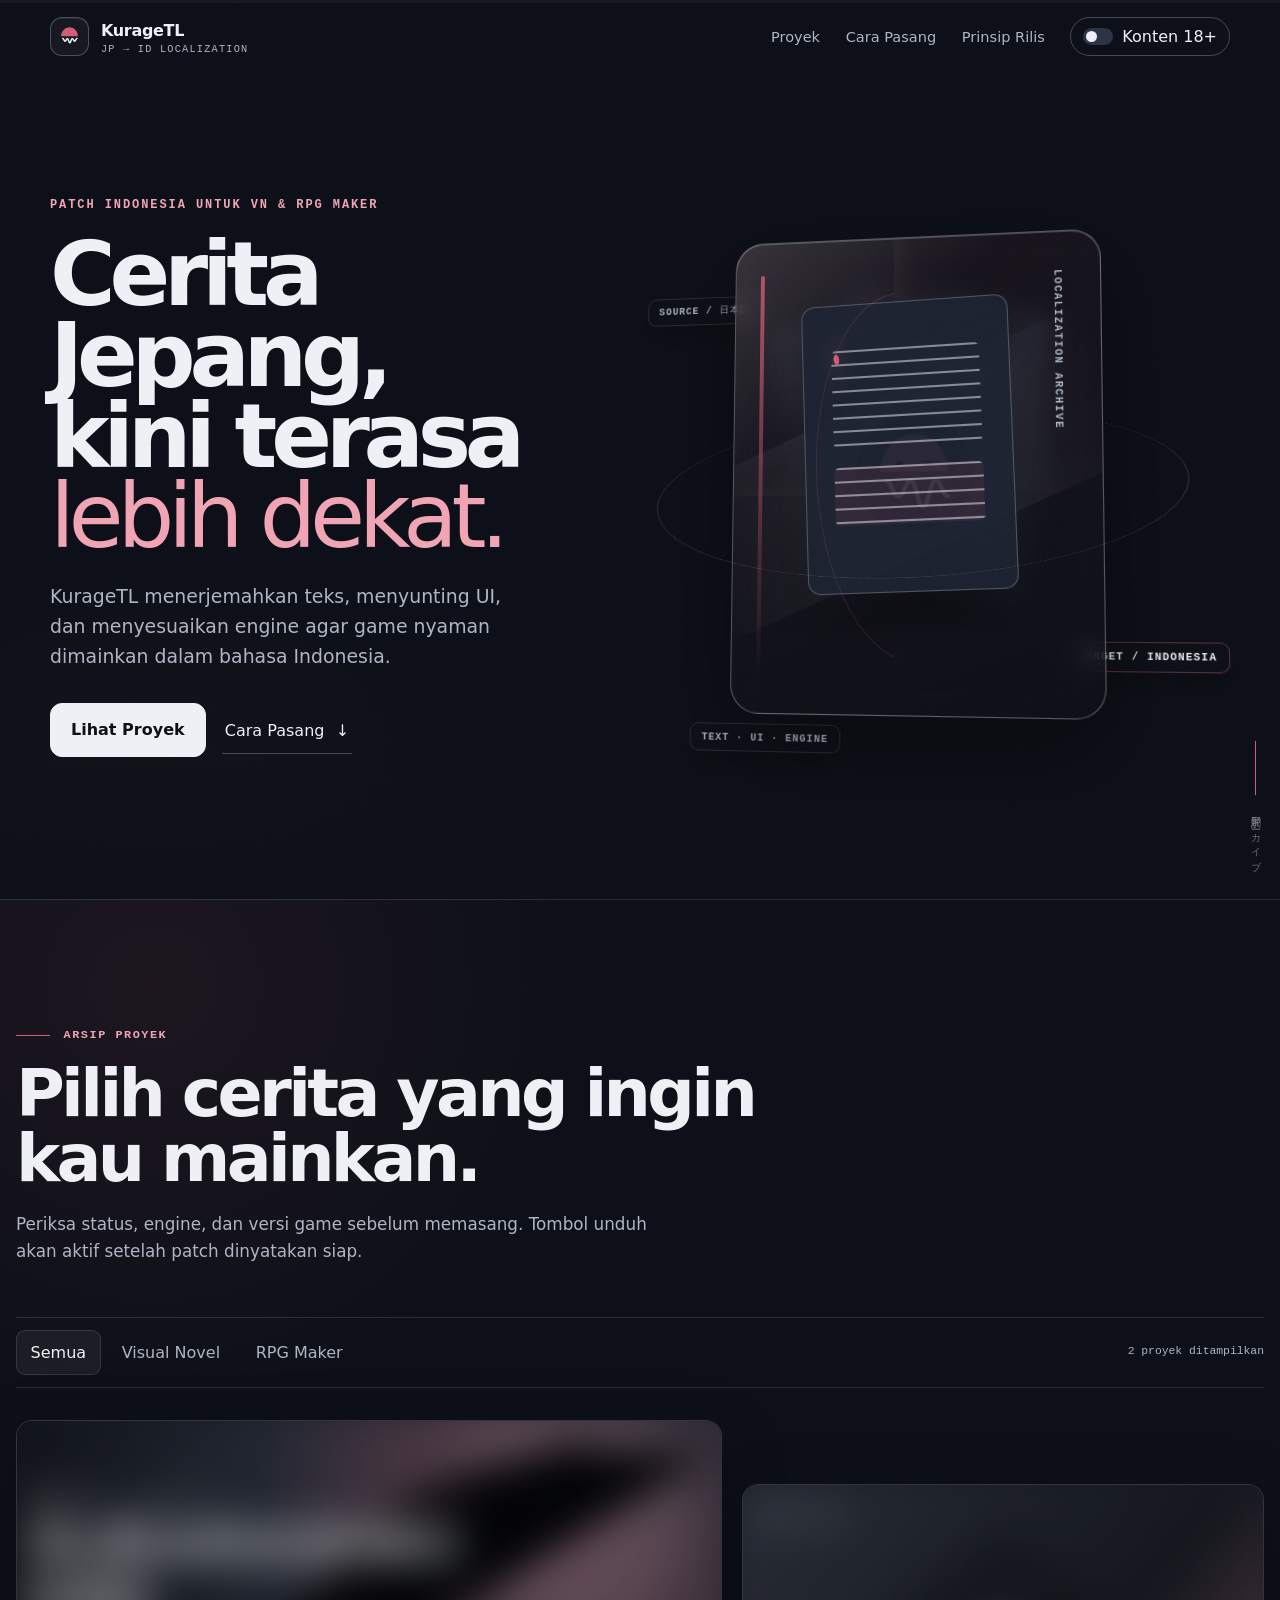
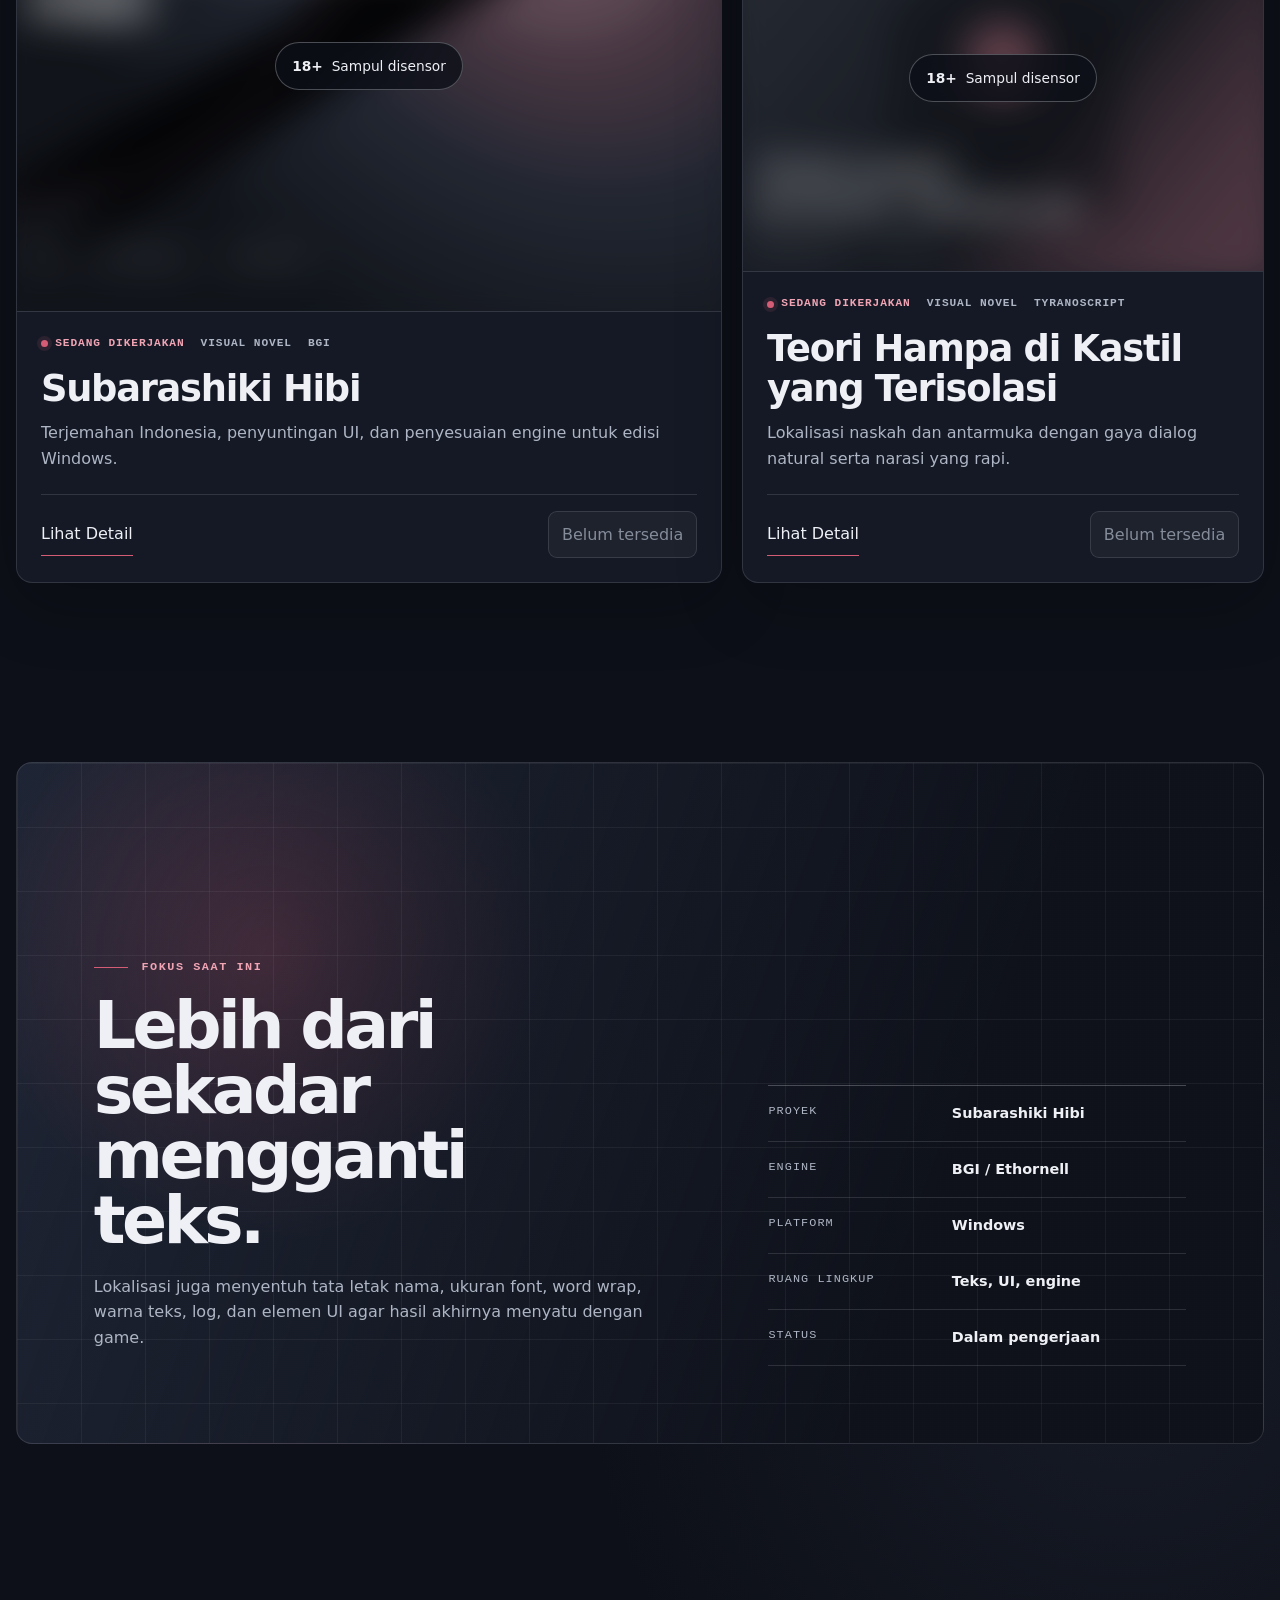
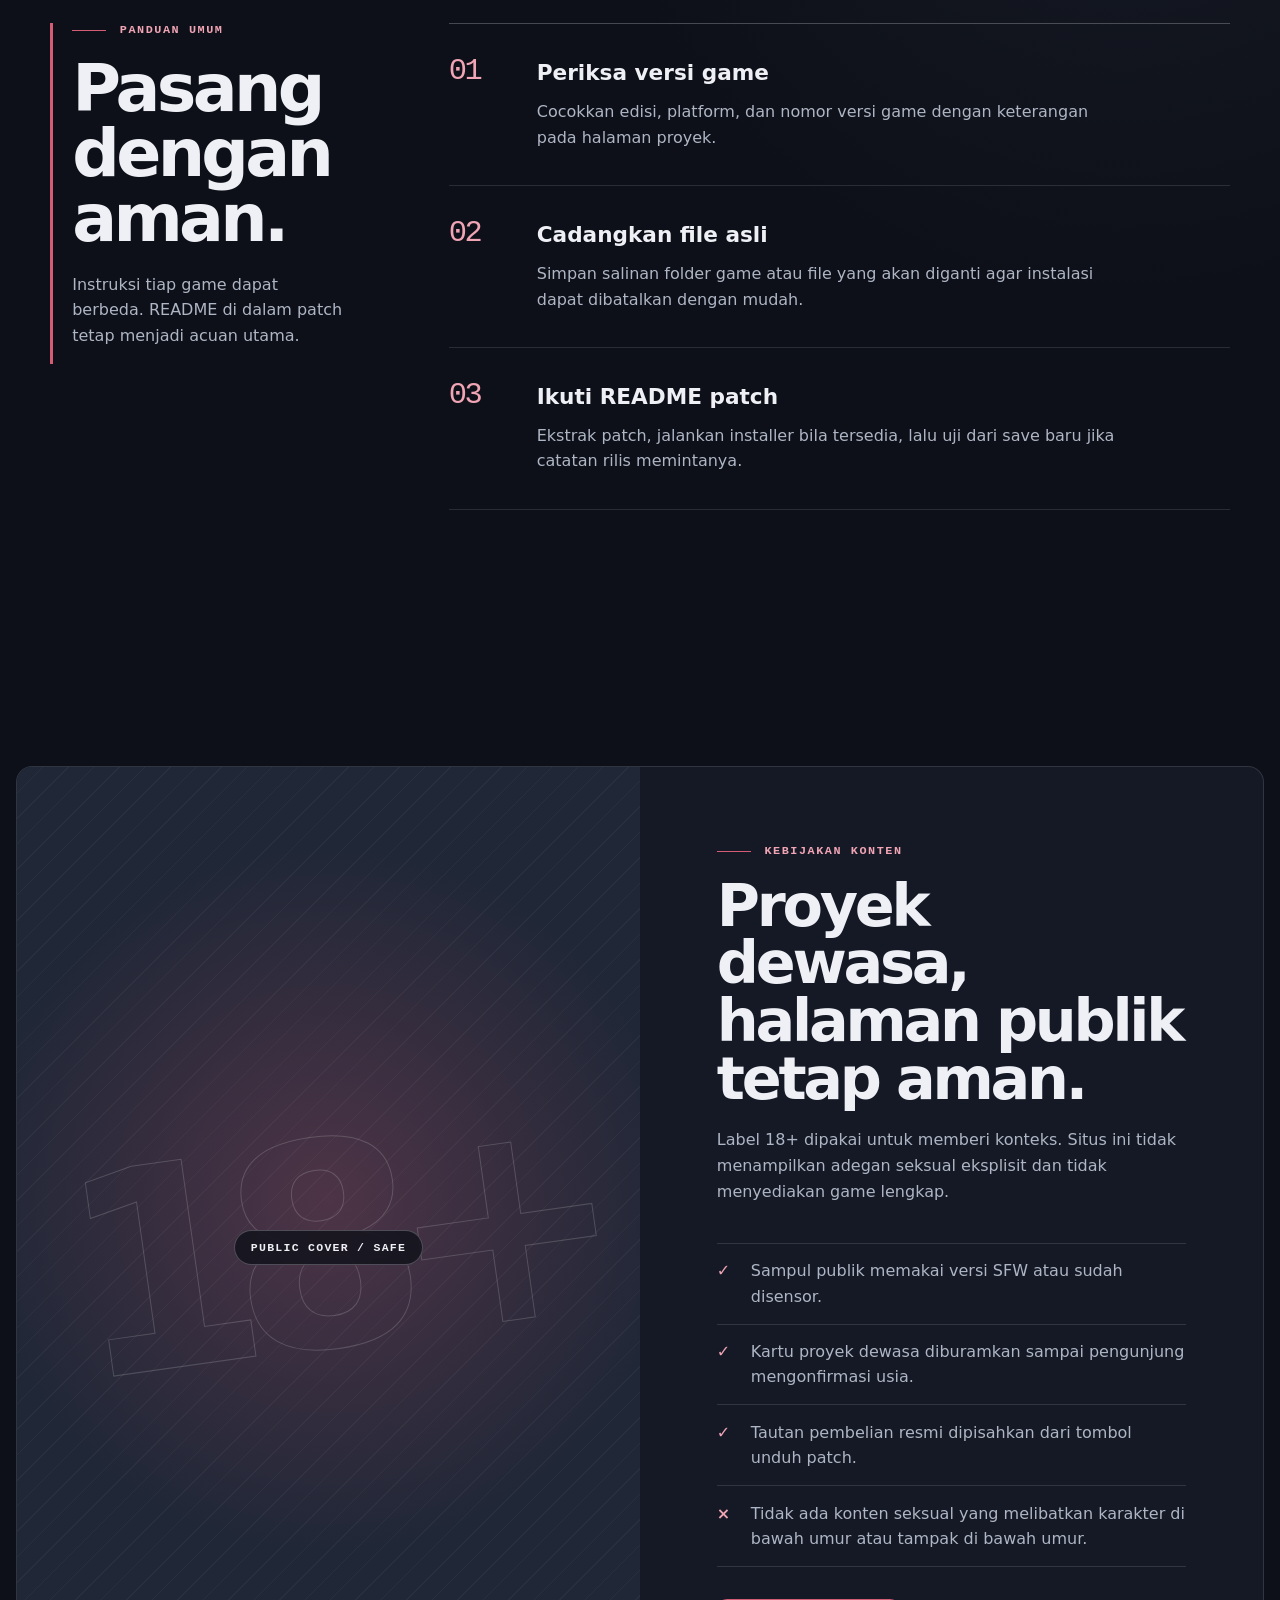
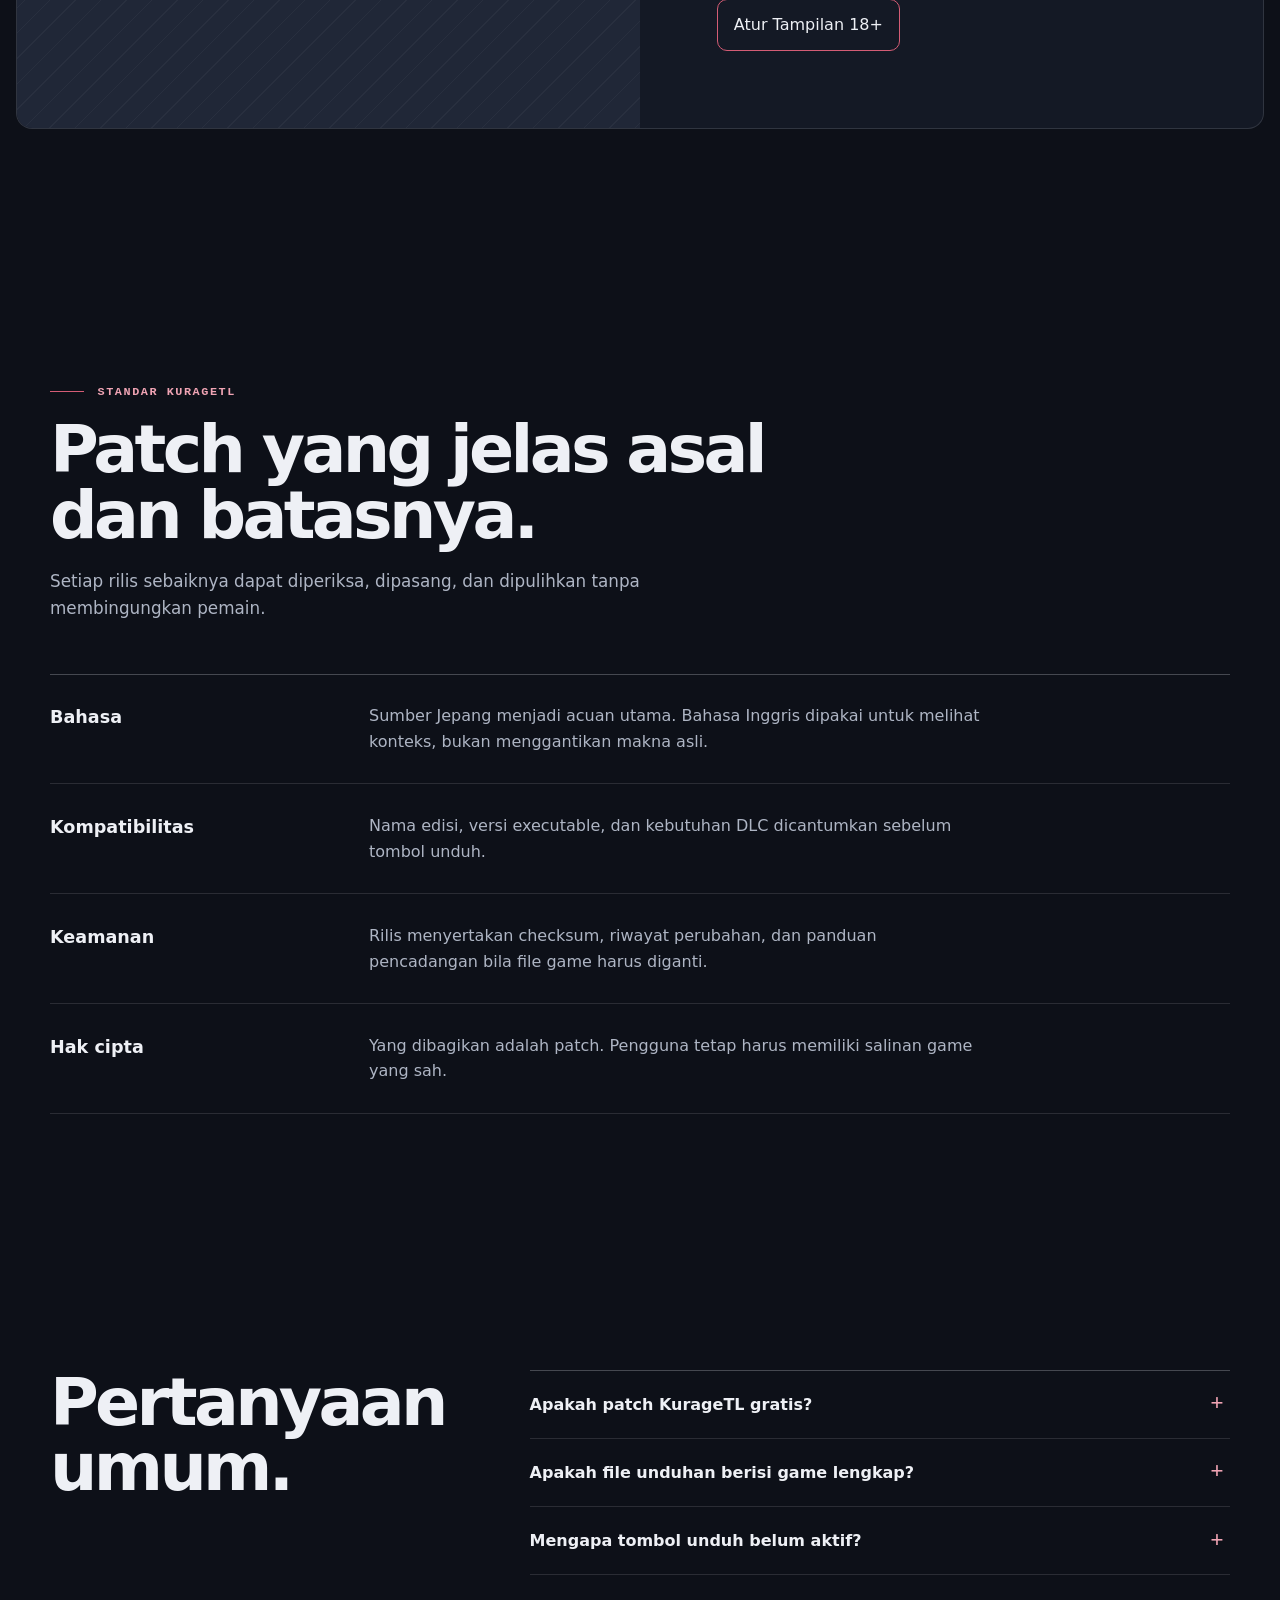
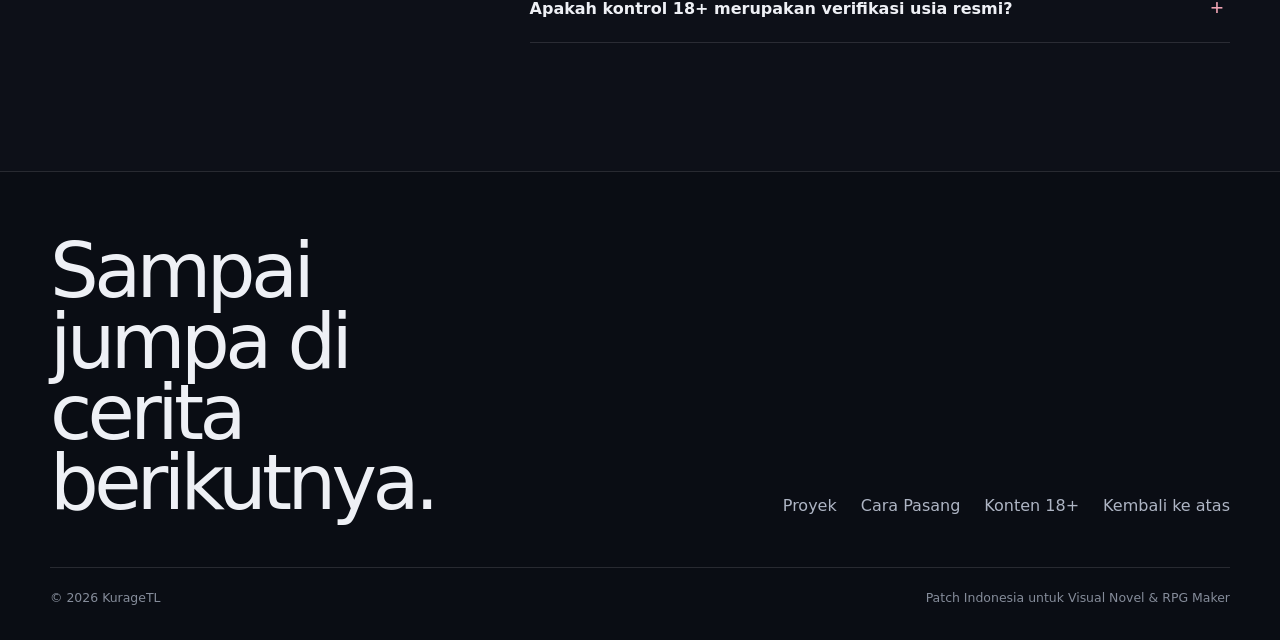
==== index.html @ 9e35750f "Add files via upload" ====
<!doctype html>
<html lang="id">
<head>
  <meta charset="utf-8">
  <meta name="viewport" content="width=device-width, initial-scale=1">
  <meta name="theme-color" content="#0d1018">
  <meta name="description" content="KurageTL, patch bahasa Indonesia untuk visual novel dan RPG Maker.">
  <meta property="og:title" content="KurageTL | Patch Indonesia untuk VN & RPG Maker">
  <meta property="og:description" content="Katalog proyek, panduan pemasangan, dan catatan rilis patch bahasa Indonesia.">
  <title>KurageTL | Patch Indonesia</title>
  <style>
    :root {
      --ink: #0d1018;
      --ink-2: #141925;
      --slate: #202737;
      --slate-2: #2c3548;
      --paper: #eef0f5;
      --muted: #aeb5c4;
      --rose: #d45c75;
      --rose-soft: #f0a4b4;
      --line: rgba(238, 240, 245, .13);
      --line-strong: rgba(238, 240, 245, .25);
      --shadow: 0 28px 90px rgba(0, 0, 0, .42);
      --radius: 16px;
      --page-scroll: 0;
      --hero-progress: 0;
      --pointer-x: 0;
      --pointer-y: 0;
    }

    * { box-sizing: border-box; }

    html {
      scroll-behavior: smooth;
      color-scheme: dark;
      background: var(--ink);
    }

    body {
      margin: 0;
      min-width: 320px;
      color: var(--paper);
      background:
        radial-gradient(circle at 12% 14%, rgba(212, 92, 117, .08), transparent 27rem),
        radial-gradient(circle at 88% 42%, rgba(89, 101, 132, .12), transparent 34rem),
        var(--ink);
      font-family: "Segoe UI", "Noto Sans", "Noto Sans JP", system-ui, sans-serif;
      line-height: 1.6;
      overflow-x: hidden;
      text-rendering: optimizeLegibility;
    }

    body::before {
      content: "";
      position: fixed;
      inset: 0;
      pointer-events: none;
      z-index: 100;
      opacity: .055;
      background-image: url("data:image/svg+xml,%3Csvg viewBox='0 0 180 180' xmlns='http://www.w3.org/2000/svg'%3E%3Cfilter id='n'%3E%3CfeTurbulence type='fractalNoise' baseFrequency='.9' numOctaves='3' stitchTiles='stitch'/%3E%3C/filter%3E%3Crect width='100%25' height='100%25' filter='url(%23n)' opacity='.55'/%3E%3C/svg%3E");
      mix-blend-mode: soft-light;
    }

    a { color: inherit; }
    button, a { -webkit-tap-highlight-color: transparent; }
    button { font: inherit; }

    :focus-visible {
      outline: 3px solid var(--rose-soft);
      outline-offset: 4px;
    }

    .skip-link {
      position: fixed;
      top: 1rem;
      left: 1rem;
      z-index: 300;
      padding: .7rem 1rem;
      color: var(--ink);
      background: var(--paper);
      border-radius: 10px;
      transform: translateY(-160%);
      transition: transform .2s ease;
    }

    .skip-link:focus { transform: translateY(0); }

    .scroll-progress {
      position: fixed;
      inset: 0 0 auto;
      height: 3px;
      z-index: 220;
      background: rgba(255, 255, 255, .04);
    }

    .scroll-progress span {
      display: block;
      width: calc(var(--page-scroll) * 100%);
      height: 100%;
      background: var(--rose);
      box-shadow: 0 0 18px rgba(212, 92, 117, .5);
    }

    .site-header {
      position: fixed;
      inset: 0 0 auto;
      z-index: 200;
      height: 74px;
      transition: background .25s ease, border-color .25s ease, backdrop-filter .25s ease;
      border-bottom: 1px solid transparent;
    }

    .site-header.is-scrolled,
    .site-header.menu-open {
      background: rgba(13, 16, 24, .82);
      border-color: var(--line);
      backdrop-filter: blur(20px);
    }

    .nav-wrap {
      width: min(1180px, calc(100% - 2rem));
      height: 100%;
      margin: auto;
      display: flex;
      align-items: center;
      justify-content: space-between;
      gap: 2rem;
    }

    .brand {
      display: inline-flex;
      align-items: center;
      gap: .75rem;
      color: var(--paper);
      text-decoration: none;
      font-weight: 760;
      letter-spacing: -.02em;
    }

    .brand-mark {
      width: 39px;
      aspect-ratio: 1;
      display: grid;
      place-items: center;
      border: 1px solid var(--line-strong);
      border-radius: 12px;
      background: rgba(255, 255, 255, .04);
      box-shadow: inset 0 1px rgba(255, 255, 255, .08);
    }

    .brand-mark svg { width: 27px; height: 27px; }

    .brand small {
      display: block;
      color: var(--muted);
      font: 500 .64rem/1.1 ui-monospace, "Cascadia Code", monospace;
      letter-spacing: .12em;
      text-transform: uppercase;
    }

    .nav-links {
      display: flex;
      align-items: center;
      gap: 1.6rem;
    }

    .nav-links a {
      position: relative;
      color: var(--muted);
      font-size: .91rem;
      text-decoration: none;
      transition: color .2s ease;
    }

    .nav-links a::after {
      content: "";
      position: absolute;
      left: 0;
      right: 100%;
      bottom: -.45rem;
      height: 1px;
      background: var(--rose);
      transition: right .25s ease;
    }

    .nav-links a:hover { color: var(--paper); }
    .nav-links a:hover::after { right: 0; }

    .nav-mature {
      display: inline-flex;
      align-items: center;
      gap: .55rem;
      min-height: 38px;
      padding: .35rem .75rem;
      color: var(--paper);
      background: transparent;
      border: 1px solid var(--line-strong);
      border-radius: 999px;
      cursor: pointer;
    }

    .nav-mature .switch {
      position: relative;
      width: 30px;
      height: 17px;
      background: var(--slate-2);
      border-radius: 999px;
      transition: background .2s ease;
    }

    .nav-mature .switch::after {
      content: "";
      position: absolute;
      top: 3px;
      left: 3px;
      width: 11px;
      height: 11px;
      background: var(--paper);
      border-radius: 50%;
      transition: transform .2s ease;
    }

    .nav-mature[aria-pressed="true"] .switch { background: var(--rose); }
    .nav-mature[aria-pressed="true"] .switch::after { transform: translateX(13px); }

    .menu-button {
      display: none;
      width: 42px;
      height: 42px;
      color: var(--paper);
      background: rgba(255, 255, 255, .04);
      border: 1px solid var(--line);
      border-radius: 12px;
      cursor: pointer;
    }

    .menu-button span,
    .menu-button span::before,
    .menu-button span::after {
      display: block;
      width: 18px;
      height: 1px;
      margin: auto;
      background: currentColor;
      content: "";
      transition: transform .2s ease;
    }

    .menu-button span::before { transform: translateY(-6px); }
    .menu-button span::after { transform: translateY(5px); }

    .menu-button[aria-expanded="true"] span { background: transparent; }
    .menu-button[aria-expanded="true"] span::before { transform: rotate(45deg); }
    .menu-button[aria-expanded="true"] span::after { transform: translateY(-1px) rotate(-45deg); }

    .hero {
      position: relative;
      min-height: 100svh;
      display: grid;
      align-items: center;
      overflow: hidden;
      isolation: isolate;
      border-bottom: 1px solid var(--line);
    }

    .hero::after {
      content: "";
      position: absolute;
      inset: auto 0 0;
      height: 28%;
      z-index: -1;
      background: linear-gradient(transparent, var(--ink));
    }

    .hero-grid {
      width: min(1180px, calc(100% - 2rem));
      margin: auto;
      padding: 8.5rem 0 5rem;
      display: grid;
      grid-template-columns: minmax(0, .88fr) minmax(420px, 1.12fr);
      align-items: center;
      gap: clamp(2rem, 6vw, 7rem);
    }

    .hero-copy { position: relative; z-index: 4; }

    .eyebrow {
      margin: 0 0 1.35rem;
      color: var(--rose-soft);
      font: 650 .75rem/1.2 ui-monospace, "Cascadia Code", monospace;
      letter-spacing: .16em;
      text-transform: uppercase;
    }

    h1, h2, h3, p { margin-top: 0; }

    h1 {
      max-width: 12ch;
      margin-bottom: 1.5rem;
      font-size: clamp(3.6rem, 7vw, 7.3rem);
      line-height: .9;
      letter-spacing: -.07em;
      font-weight: 790;
    }

    h1 em {
      color: var(--rose-soft);
      font-style: normal;
      font-weight: 500;
    }

    .hero-lead {
      max-width: 34rem;
      margin-bottom: 2rem;
      color: var(--muted);
      font-size: clamp(1rem, 1.8vw, 1.18rem);
    }

    .hero-actions {
      display: flex;
      flex-wrap: wrap;
      align-items: center;
      gap: 1rem;
    }

    .primary-cta {
      position: relative;
      display: inline-flex;
      align-items: center;
      justify-content: center;
      min-height: 52px;
      padding: .8rem 1.25rem;
      overflow: hidden;
      color: var(--ink);
      background: var(--paper);
      border: 1px solid var(--paper);
      border-radius: 12px;
      text-decoration: none;
      font-weight: 720;
      transition: color .25s ease, transform .2s ease;
      isolation: isolate;
    }

    .primary-cta::before {
      content: "";
      position: absolute;
      inset: 0;
      z-index: -1;
      background: var(--rose);
      transform: translateX(-103%);
      transition: transform .3s cubic-bezier(.2, .8, .2, 1);
    }

    .primary-cta:hover { color: white; }
    .primary-cta:hover::before { transform: translateX(0); }
    .primary-cta:active { transform: translateY(1px); }

    .text-cta {
      display: inline-flex;
      align-items: center;
      gap: .7rem;
      padding: .75rem .2rem .55rem;
      color: var(--paper);
      border-bottom: 1px solid var(--line-strong);
      text-decoration: none;
      transition: border-color .2s ease, gap .2s ease;
    }

    .text-cta:hover { gap: 1rem; border-color: var(--rose); }

    .hero-art {
      position: relative;
      height: min(72vh, 650px);
      min-height: 500px;
      perspective: 1200px;
      transform: translate3d(calc(var(--pointer-x) * 8px), calc(var(--pointer-y) * 8px), 0);
      transition: transform .16s linear;
    }

    .archive-stage {
      position: absolute;
      inset: 4% 2%;
      display: grid;
      place-items: center;
      transform-style: preserve-3d;
      transform: rotateX(calc(5deg - var(--hero-progress) * 8deg)) rotateY(calc(-9deg + var(--hero-progress) * 22deg));
    }

    .orbit {
      position: absolute;
      border: 1px solid rgba(238, 240, 245, .14);
      border-radius: 50%;
      transform-style: preserve-3d;
    }

    .orbit-a {
      width: 88%;
      aspect-ratio: 1;
      transform: rotateX(67deg) rotateZ(calc(10deg + var(--hero-progress) * 80deg));
    }

    .orbit-b {
      width: 62%;
      aspect-ratio: 1;
      border-color: rgba(212, 92, 117, .24);
      transform: rotateY(69deg) rotateZ(calc(-17deg - var(--hero-progress) * 62deg));
    }

    .orbit::before {
      content: "";
      position: absolute;
      width: 9px;
      aspect-ratio: 1;
      top: 12%;
      left: 16%;
      border-radius: 50%;
      background: var(--rose);
      box-shadow: 0 0 24px rgba(212, 92, 117, .8);
    }

    .archive-core {
      position: relative;
      width: min(64%, 360px);
      aspect-ratio: .78;
      transform-style: preserve-3d;
      transform: translateZ(50px) translateY(calc(var(--hero-progress) * -22px));
    }

    .glass-case {
      position: absolute;
      inset: 0;
      overflow: hidden;
      border: 1px solid rgba(238, 240, 245, .31);
      border-radius: 28px;
      background:
        linear-gradient(135deg, rgba(255, 255, 255, .13), transparent 33%),
        linear-gradient(160deg, rgba(212, 92, 117, .06), rgba(13, 16, 24, .72));
      box-shadow: var(--shadow), inset 0 1px rgba(255, 255, 255, .2);
      backdrop-filter: blur(12px);
    }

    .glass-case::before {
      content: "";
      position: absolute;
      width: 130%;
      height: 34%;
      left: -20%;
      top: 34%;
      background: linear-gradient(90deg, transparent, rgba(255, 255, 255, .09), transparent);
      transform: rotate(-24deg) translateY(calc(var(--hero-progress) * 100px));
    }

    .case-spine {
      position: absolute;
      inset: 7% auto 7% 7%;
      width: 4px;
      border-radius: 99px;
      background: linear-gradient(var(--rose), transparent);
      opacity: .8;
    }

    .case-label {
      position: absolute;
      top: 8%;
      right: 9%;
      color: var(--muted);
      font: 600 .65rem/1.4 ui-monospace, "Cascadia Code", monospace;
      letter-spacing: .14em;
      writing-mode: vertical-rl;
    }

    .jelly-seal {
      position: absolute;
      inset: 50% auto auto 50%;
      width: 120px;
      height: 120px;
      transform: translate(-50%, -50%) rotate(calc(var(--hero-progress) * 18deg));
      filter: drop-shadow(0 16px 28px rgba(0, 0, 0, .35));
    }

    .jelly-seal svg { width: 100%; height: 100%; }

    .script-sheet {
      position: absolute;
      width: 56%;
      aspect-ratio: .72;
      left: 22%;
      top: 14%;
      border: 1px solid var(--line-strong);
      border-radius: 13px;
      background: rgba(29, 35, 49, .92);
      box-shadow: 0 18px 42px rgba(0, 0, 0, .34);
      transform-origin: bottom center;
    }

    .script-sheet::before,
    .script-sheet::after {
      content: "";
      position: absolute;
      left: 14%;
      right: 14%;
      border-radius: 5px;
      background: repeating-linear-gradient(to bottom, rgba(238, 240, 245, .5) 0 2px, transparent 2px 13px);
    }

    .script-sheet::before { top: 16%; height: 34%; }
    .script-sheet::after { top: 57%; height: 20%; background-color: rgba(212, 92, 117, .1); }

    .sheet-a { transform: translateZ(-26px) rotate(-10deg) translateX(calc(var(--hero-progress) * -48px)); }
    .sheet-b { transform: translateZ(-12px) rotate(7deg) translateX(calc(var(--hero-progress) * 52px)); }
    .sheet-c { transform: translateZ(8px) rotate(calc(-2deg + var(--hero-progress) * 5deg)); }

    .float-tag {
      position: absolute;
      padding: .5rem .7rem;
      color: var(--muted);
      background: rgba(13, 16, 24, .7);
      border: 1px solid var(--line);
      border-radius: 9px;
      backdrop-filter: blur(8px);
      font: 550 .65rem/1 ui-monospace, "Cascadia Code", monospace;
      letter-spacing: .1em;
      box-shadow: 0 12px 30px rgba(0, 0, 0, .24);
    }

    .tag-jp { top: 18%; left: 1%; transform: translateY(calc(var(--hero-progress) * -30px)); }
    .tag-id { right: 0; bottom: 18%; color: var(--paper); border-color: rgba(212, 92, 117, .4); transform: translateY(calc(var(--hero-progress) * 28px)); }
    .tag-engine { left: 10%; bottom: 4%; transform: translateX(calc(var(--hero-progress) * 20px)); }

    .side-rail {
      position: absolute;
      right: 1.2rem;
      bottom: 2rem;
      z-index: 5;
      color: rgba(238, 240, 245, .43);
      font: 500 .65rem/1 ui-monospace, "Cascadia Code", monospace;
      letter-spacing: .16em;
      writing-mode: vertical-rl;
    }

    .side-rail::before {
      content: "";
      display: inline-block;
      width: 1px;
      height: 54px;
      margin-bottom: .75rem;
      background: var(--rose);
    }

    main { overflow: clip; }

    .section {
      position: relative;
      width: min(1180px, calc(100% - 2rem));
      margin: auto;
      padding: clamp(5rem, 10vw, 9rem) 0;
    }

    .section-wide {
      width: min(1320px, calc(100% - 2rem));
    }

    .section-head {
      max-width: 770px;
      margin-bottom: 3.25rem;
    }

    .section-kicker {
      display: flex;
      align-items: center;
      gap: .85rem;
      margin-bottom: 1.15rem;
      color: var(--rose-soft);
      font: 650 .74rem/1.2 ui-monospace, "Cascadia Code", monospace;
      letter-spacing: .13em;
      text-transform: uppercase;
    }

    .section-kicker::before {
      content: "";
      width: 34px;
      height: 1px;
      background: var(--rose);
    }

    h2 {
      margin-bottom: 1.25rem;
      font-size: clamp(2.35rem, 5.2vw, 5rem);
      line-height: .98;
      letter-spacing: -.055em;
    }

    .section-head p {
      max-width: 60ch;
      color: var(--muted);
      font-size: 1.05rem;
    }

    .filter-bar {
      display: flex;
      align-items: center;
      justify-content: space-between;
      gap: 1rem;
      padding: .75rem 0;
      margin-bottom: 2rem;
      border-top: 1px solid var(--line);
      border-bottom: 1px solid var(--line);
    }

    .filters { display: flex; flex-wrap: wrap; gap: .4rem; }

    .filter-button {
      padding: .55rem .85rem;
      color: var(--muted);
      background: transparent;
      border: 1px solid transparent;
      border-radius: 9px;
      cursor: pointer;
      transition: color .2s ease, background .2s ease, border-color .2s ease;
    }

    .filter-button:hover { color: var(--paper); }

    .filter-button[aria-pressed="true"] {
      color: var(--paper);
      background: rgba(255, 255, 255, .055);
      border-color: var(--line);
    }

    .filter-note {
      color: var(--muted);
      font: 500 .71rem/1.4 ui-monospace, "Cascadia Code", monospace;
    }

    .project-grid {
      display: grid;
      grid-template-columns: minmax(0, 1.15fr) minmax(320px, .85fr);
      gap: 1.25rem;
    }

    .project-card {
      position: relative;
      min-height: 560px;
      display: grid;
      grid-template-rows: minmax(260px, 1fr) auto;
      overflow: hidden;
      border: 1px solid var(--line);
      border-radius: var(--radius);
      background: var(--ink-2);
      box-shadow: 0 20px 70px rgba(0, 0, 0, .2);
      transition: border-color .25s ease, transform .25s ease;
    }

    .project-card:nth-child(2) { min-height: 500px; margin-top: 4rem; }
    .project-card:hover { border-color: rgba(212, 92, 117, .48); transform: translateY(-4px); }
    .project-card.is-hidden { display: none; }

    .project-cover {
      position: relative;
      min-height: 300px;
      overflow: hidden;
      border-bottom: 1px solid var(--line);
      background: #171c28;
    }

    .project-cover svg {
      width: 100%;
      height: 100%;
      min-height: 300px;
      display: block;
      transition: filter .35s ease, transform .5s cubic-bezier(.2, .8, .2, 1);
    }

    .project-card:hover .project-cover svg { transform: scale(1.025); }

    .project-card[data-mature="true"] .project-cover svg {
      filter: blur(18px) saturate(.55);
      transform: scale(1.08);
    }

    body.mature-on .project-card[data-mature="true"] .project-cover svg {
      filter: none;
      transform: scale(1);
    }

    .mature-cover {
      position: absolute;
      inset: 0;
      z-index: 3;
      display: grid;
      place-items: center;
      background: rgba(13, 16, 24, .28);
      transition: opacity .25s ease, visibility .25s ease;
    }

    .mature-cover span {
      display: inline-flex;
      align-items: center;
      gap: .55rem;
      padding: .75rem 1rem;
      color: var(--paper);
      background: rgba(13, 16, 24, .8);
      border: 1px solid rgba(238, 240, 245, .28);
      border-radius: 999px;
      backdrop-filter: blur(12px);
      font-size: .86rem;
    }

    body.mature-on .mature-cover { opacity: 0; visibility: hidden; }

    .project-body { padding: 1.5rem; }

    .project-meta {
      display: flex;
      flex-wrap: wrap;
      align-items: center;
      gap: .6rem 1rem;
      margin-bottom: 1.1rem;
      color: var(--muted);
      font: 550 .7rem/1.4 ui-monospace, "Cascadia Code", monospace;
      letter-spacing: .08em;
      text-transform: uppercase;
    }

    .status {
      display: inline-flex;
      align-items: center;
      gap: .45rem;
      color: var(--rose-soft);
    }

    .status::before {
      content: "";
      width: 7px;
      height: 7px;
      border-radius: 50%;
      background: var(--rose);
      box-shadow: 0 0 0 4px rgba(212, 92, 117, .12);
    }

    .project-card h3 {
      margin-bottom: .7rem;
      font-size: clamp(1.55rem, 3vw, 2.3rem);
      line-height: 1.08;
      letter-spacing: -.035em;
    }

    .project-card p { color: var(--muted); }

    .project-actions {
      display: flex;
      align-items: center;
      justify-content: space-between;
      gap: 1rem;
      margin-top: 1.4rem;
      padding-top: 1rem;
      border-top: 1px solid var(--line);
    }

    .detail-button {
      padding: .55rem 0;
      color: var(--paper);
      background: transparent;
      border: 0;
      border-bottom: 1px solid var(--rose);
      cursor: pointer;
    }

    .download-button {
      padding: .62rem .8rem;
      color: #858c9a;
      background: rgba(255, 255, 255, .04);
      border: 1px solid var(--line);
      border-radius: 9px;
      cursor: not-allowed;
    }

    .empty-state {
      display: none;
      grid-column: 1 / -1;
      min-height: 280px;
      padding: 3rem;
      place-items: center;
      text-align: center;
      border: 1px dashed var(--line-strong);
      border-radius: var(--radius);
      background: rgba(255, 255, 255, .02);
    }

    .empty-state.is-visible { display: grid; }
    .empty-state strong { display: block; margin-bottom: .5rem; font-size: 1.3rem; }
    .empty-state p { margin: 0; color: var(--muted); }

    .spotlight-shell {
      width: min(1320px, calc(100% - 2rem));
      margin: clamp(2rem, 4vw, 5rem) auto;
      border: 1px solid var(--line);
      border-radius: var(--radius);
      overflow: hidden;
      background:
        linear-gradient(110deg, rgba(13, 16, 24, .14), rgba(13, 16, 24, .92) 72%),
        radial-gradient(circle at 20% 28%, rgba(212, 92, 117, .34), transparent 18rem),
        #212839;
    }

    .spotlight {
      min-height: 680px;
      padding: clamp(2rem, 6vw, 6rem);
      display: grid;
      grid-template-columns: minmax(0, 1.2fr) minmax(280px, .8fr);
      align-items: end;
      gap: 3rem;
      background-image:
        linear-gradient(rgba(238, 240, 245, .055) 1px, transparent 1px),
        linear-gradient(90deg, rgba(238, 240, 245, .055) 1px, transparent 1px);
      background-size: 64px 64px;
    }

    .spotlight-copy h2 { max-width: 10ch; }
    .spotlight-copy p { max-width: 55ch; color: var(--muted); }

    .engine-table { border-top: 1px solid var(--line-strong); }

    .engine-row {
      display: grid;
      grid-template-columns: 1fr 1.4fr;
      gap: 1rem;
      padding: 1rem 0;
      border-bottom: 1px solid var(--line);
      font-size: .9rem;
    }

    .engine-row span:first-child {
      color: var(--muted);
      font-family: ui-monospace, "Cascadia Code", monospace;
      font-size: .74rem;
      text-transform: uppercase;
      letter-spacing: .09em;
    }

    .install-layout {
      display: grid;
      grid-template-columns: minmax(230px, .55fr) minmax(0, 1.45fr);
      gap: clamp(2rem, 8vw, 8rem);
      align-items: start;
    }

    .install-aside {
      position: sticky;
      top: 110px;
      padding-left: 1.2rem;
      border-left: 3px solid var(--rose);
    }

    .install-aside p { color: var(--muted); }

    .timeline { border-top: 1px solid var(--line-strong); }

    .timeline-step {
      position: relative;
      display: grid;
      grid-template-columns: 72px 1fr;
      gap: 1rem;
      padding: 2rem 0 2.2rem;
      border-bottom: 1px solid var(--line);
    }

    .timeline-step .number {
      color: var(--rose-soft);
      font: 500 1.9rem/1 ui-monospace, "Cascadia Code", monospace;
      letter-spacing: -.08em;
    }

    .timeline-step h3 { margin-bottom: .5rem; font-size: 1.35rem; }
    .timeline-step p { max-width: 58ch; margin: 0; color: var(--muted); }

    .mature-policy {
      display: grid;
      grid-template-columns: minmax(0, 1fr) minmax(0, 1fr);
      overflow: hidden;
      border: 1px solid var(--line);
      border-radius: var(--radius);
      background: var(--ink-2);
    }

    .policy-art {
      position: relative;
      min-height: 520px;
      display: grid;
      place-items: center;
      overflow: hidden;
      background:
        radial-gradient(circle at 50% 45%, rgba(212, 92, 117, .25), transparent 22rem),
        repeating-linear-gradient(135deg, rgba(238, 240, 245, .04) 0 1px, transparent 1px 18px),
        var(--slate);
    }

    .policy-art::before {
      content: "18+";
      color: transparent;
      font-size: clamp(8rem, 22vw, 18rem);
      line-height: 1;
      font-weight: 800;
      letter-spacing: -.12em;
      -webkit-text-stroke: 1px rgba(238, 240, 245, .18);
      transform: rotate(-8deg);
    }

    .policy-art span {
      position: absolute;
      padding: .7rem 1rem;
      background: rgba(13, 16, 24, .78);
      border: 1px solid var(--line-strong);
      border-radius: 999px;
      backdrop-filter: blur(10px);
      font: 600 .72rem/1 ui-monospace, "Cascadia Code", monospace;
      letter-spacing: .11em;
    }

    .policy-copy {
      padding: clamp(2.3rem, 6vw, 5rem);
      display: flex;
      flex-direction: column;
      justify-content: center;
    }

    .policy-copy h2 { font-size: clamp(2.4rem, 4.6vw, 4.5rem); }
    .policy-copy > p { color: var(--muted); }

    .policy-list {
      margin: 1.4rem 0 2rem;
      padding: 0;
      list-style: none;
      border-top: 1px solid var(--line);
    }

    .policy-list li {
      display: grid;
      grid-template-columns: 22px 1fr;
      gap: .75rem;
      padding: .9rem 0;
      border-bottom: 1px solid var(--line);
      color: var(--muted);
    }

    .policy-list b { color: var(--rose-soft); }

    .policy-toggle {
      align-self: flex-start;
      padding: .75rem 1rem;
      color: var(--paper);
      background: transparent;
      border: 1px solid var(--rose);
      border-radius: 10px;
      cursor: pointer;
      transition: background .2s ease, color .2s ease;
    }

    .policy-toggle:hover { color: var(--ink); background: var(--rose-soft); }

    .principles {
      border-top: 1px solid var(--line-strong);
    }

    .principle {
      display: grid;
      grid-template-columns: .5fr 1.5fr;
      gap: 2rem;
      padding: 1.8rem 0;
      border-bottom: 1px solid var(--line);
    }

    .principle h3 { margin: 0; font-size: 1.1rem; }
    .principle p { max-width: 60ch; margin: 0; color: var(--muted); }

    .faq-grid {
      display: grid;
      grid-template-columns: minmax(220px, .7fr) minmax(0, 1.3fr);
      gap: clamp(2rem, 8vw, 8rem);
    }

    .faq-intro h2 { position: sticky; top: 110px; }

    .faq-list { border-top: 1px solid var(--line-strong); }

    details { border-bottom: 1px solid var(--line); }

    summary {
      position: relative;
      padding: 1.3rem 3rem 1.3rem 0;
      cursor: pointer;
      list-style: none;
      font-weight: 650;
    }

    summary::-webkit-details-marker { display: none; }

    summary::after {
      content: "+";
      position: absolute;
      right: .4rem;
      top: 50%;
      color: var(--rose-soft);
      font: 400 1.4rem/1 ui-monospace, monospace;
      transform: translateY(-50%);
      transition: transform .2s ease;
    }

    details[open] summary::after { transform: translateY(-50%) rotate(45deg); }
    details p { max-width: 62ch; padding: 0 2rem 1.35rem 0; color: var(--muted); }

    .site-footer {
      padding: 4rem 0 2rem;
      border-top: 1px solid var(--line);
      background: #0a0d14;
    }

    .footer-wrap {
      width: min(1180px, calc(100% - 2rem));
      margin: auto;
    }

    .footer-main {
      display: flex;
      align-items: flex-end;
      justify-content: space-between;
      gap: 2rem;
      padding-bottom: 3rem;
    }

    .footer-title {
      max-width: 9ch;
      margin: 0;
      font-size: clamp(2.6rem, 6vw, 5.4rem);
      line-height: .92;
      letter-spacing: -.06em;
    }

    .footer-links {
      display: flex;
      flex-wrap: wrap;
      justify-content: flex-end;
      gap: 1rem 1.5rem;
    }

    .footer-links a { color: var(--muted); text-decoration: none; }
    .footer-links a:hover { color: var(--paper); }

    .footer-bottom {
      display: flex;
      justify-content: space-between;
      gap: 1rem;
      padding-top: 1.25rem;
      border-top: 1px solid var(--line);
      color: #858c9a;
      font-size: .78rem;
    }

    [data-reveal] {
      transform: translateY(20px);
      transition: transform .7s cubic-bezier(.2, .75, .2, 1);
    }

    [data-reveal].is-visible { transform: translateY(0); }

    dialog {
      width: min(560px, calc(100% - 2rem));
      max-height: calc(100svh - 2rem);
      padding: 0;
      color: var(--paper);
      background: var(--ink-2);
      border: 1px solid var(--line-strong);
      border-radius: var(--radius);
      box-shadow: 0 34px 120px rgba(0, 0, 0, .64);
    }

    dialog::backdrop {
      background: rgba(5, 7, 11, .78);
      backdrop-filter: blur(8px);
    }

    .dialog-inner { padding: clamp(1.5rem, 5vw, 2.5rem); }

    .dialog-icon {
      width: 52px;
      height: 52px;
      margin-bottom: 1.25rem;
      display: grid;
      place-items: center;
      color: var(--rose-soft);
      background: rgba(212, 92, 117, .11);
      border: 1px solid rgba(212, 92, 117, .35);
      border-radius: 14px;
      font-weight: 800;
    }

    dialog h2 { margin-bottom: .85rem; font-size: clamp(1.8rem, 5vw, 2.6rem); }
    dialog p { color: var(--muted); }

    .dialog-actions {
      display: flex;
      flex-wrap: wrap;
      gap: .75rem;
      margin-top: 1.6rem;
    }

    .dialog-confirm,
    .dialog-cancel {
      min-height: 45px;
      padding: .65rem 1rem;
      border-radius: 10px;
      cursor: pointer;
    }

    .dialog-confirm { color: var(--ink); background: var(--paper); border: 1px solid var(--paper); font-weight: 700; }
    .dialog-confirm:hover { background: var(--rose-soft); border-color: var(--rose-soft); }
    .dialog-cancel { color: var(--paper); background: transparent; border: 1px solid var(--line-strong); }

    .detail-meta {
      display: grid;
      grid-template-columns: 1fr 1fr;
      gap: 1px;
      margin: 1.5rem 0;
      overflow: hidden;
      border: 1px solid var(--line);
      border-radius: 12px;
      background: var(--line);
    }

    .detail-meta div { padding: .9rem; background: var(--ink-2); }
    .detail-meta small { display: block; color: var(--muted); font: 500 .67rem/1.3 ui-monospace, monospace; text-transform: uppercase; letter-spacing: .09em; }

    .noscript {
      padding: .8rem 1rem;
      color: var(--ink);
      background: var(--rose-soft);
      text-align: center;
    }

    @media (max-width: 900px) {
      .menu-button { display: block; }

      .nav-links {
        position: absolute;
        inset: 74px 0 auto;
        display: grid;
        padding: 1rem;
        background: rgba(13, 16, 24, .96);
        border-bottom: 1px solid var(--line);
        transform: translateY(-130%);
        visibility: hidden;
        transition: transform .25s ease, visibility .25s ease;
      }

      .site-header.menu-open .nav-links { transform: translateY(0); visibility: visible; }
      .nav-links a { padding: .75rem 0; }
      .nav-mature { justify-self: start; }

      .hero-grid {
        grid-template-columns: 1fr;
        padding-top: 7rem;
        gap: 1rem;
      }

      h1 { font-size: clamp(3.3rem, 14vw, 6.4rem); }
      .hero-art { height: 54vh; min-height: 430px; }
      .side-rail { display: none; }

      .project-grid { grid-template-columns: 1fr; }
      .project-card:nth-child(2) { margin-top: 0; }
      .spotlight { grid-template-columns: 1fr; min-height: 620px; }
      .install-layout { grid-template-columns: 1fr; }
      .install-aside { position: static; }
      .mature-policy { grid-template-columns: 1fr; }
      .policy-art { min-height: 320px; }
      .faq-grid { grid-template-columns: 1fr; }
      .faq-intro h2 { position: static; }
    }

    @media (max-width: 620px) {
      .nav-wrap { width: min(100% - 1.25rem, 1180px); }
      .brand-copy { display: none; }
      .section, .section-wide, .spotlight-shell { width: min(100% - 1.25rem, 1180px); }
      .hero-grid { width: min(100% - 1.25rem, 1180px); }
      h1 { font-size: clamp(3.1rem, 17vw, 5rem); }
      .hero-actions { align-items: stretch; flex-direction: column; }
      .primary-cta, .text-cta { justify-content: center; }
      .hero-art { min-height: 370px; height: 47vh; }
      .archive-core { width: min(68%, 270px); }
      .filter-bar { align-items: flex-start; flex-direction: column; }
      .filter-note { display: none; }
      .project-card { min-height: 520px; }
      .spotlight { padding: 2rem 1.25rem; }
      .engine-row { grid-template-columns: 1fr; gap: .25rem; }
      .timeline-step { grid-template-columns: 48px 1fr; }
      .policy-copy { padding: 2rem 1.25rem; }
      .principle { grid-template-columns: 1fr; gap: .5rem; }
      .footer-main { align-items: flex-start; flex-direction: column; }
      .footer-links { justify-content: flex-start; }
      .footer-bottom { flex-direction: column; }
      .detail-meta { grid-template-columns: 1fr; }
    }

    @media (prefers-reduced-motion: reduce) {
      html { scroll-behavior: auto; }
      *, *::before, *::after {
        animation-duration: .01ms !important;
        animation-iteration-count: 1 !important;
        transition-duration: .01ms !important;
      }
      .archive-stage, .hero-art, .script-sheet, .orbit { transform: none !important; }
      [data-reveal] { transform: none; }
    }
  </style>
</head>
<body>
  <a class="skip-link" href="#content">Lewati ke konten</a>
  <div class="scroll-progress" aria-hidden="true"><span></span></div>

  <header class="site-header" id="site-header">
    <div class="nav-wrap">
      <a class="brand" href="#top" aria-label="KurageTL, kembali ke atas">
        <span class="brand-mark" aria-hidden="true">
          <svg viewBox="0 0 32 32" fill="none" xmlns="http://www.w3.org/2000/svg">
            <path d="M6 15.8C6 9.84 10.48 5 16 5s10 4.84 10 10.8H6Z" fill="#D45C75"/>
            <path d="M8 18.5c1.4 0 1.4 3 2.8 3s1.4-3 2.8-3 1.4 5 2.8 5 1.4-5 2.8-5 1.4 3 2.8 3 1.4-3 2.8-3" stroke="#EEF0F5" stroke-width="1.8" stroke-linecap="round"/>
          </svg>
        </span>
        <span class="brand-copy">KurageTL<small>JP → ID Localization</small></span>
      </a>

      <button class="menu-button" type="button" aria-expanded="false" aria-controls="main-nav" aria-label="Buka menu"><span></span></button>

      <nav class="nav-links" id="main-nav" aria-label="Navigasi utama">
        <a href="#proyek">Proyek</a>
        <a href="#cara-pasang">Cara Pasang</a>
        <a href="#prinsip">Prinsip Rilis</a>
        <button class="nav-mature mature-trigger" type="button" aria-pressed="false">
          <span class="switch" aria-hidden="true"></span>
          <span>Konten 18+</span>
        </button>
      </nav>
    </div>
  </header>

  <main id="content">
    <section class="hero" id="top" aria-labelledby="hero-title">
      <div class="hero-grid">
        <div class="hero-copy" data-reveal>
          <p class="eyebrow">Patch Indonesia untuk VN & RPG Maker</p>
          <h1 id="hero-title">Cerita Jepang, kini terasa <em>lebih dekat.</em></h1>
          <p class="hero-lead">KurageTL menerjemahkan teks, menyunting UI, dan menyesuaikan engine agar game nyaman dimainkan dalam bahasa Indonesia.</p>
          <div class="hero-actions">
            <a class="primary-cta" href="#proyek">Lihat Proyek</a>
            <a class="text-cta" href="#cara-pasang">Cara Pasang <span aria-hidden="true">↓</span></a>
          </div>
        </div>

        <div class="hero-art" aria-hidden="true">
          <div class="archive-stage">
            <div class="orbit orbit-a"></div>
            <div class="orbit orbit-b"></div>
            <div class="archive-core">
              <div class="script-sheet sheet-a"></div>
              <div class="script-sheet sheet-b"></div>
              <div class="script-sheet sheet-c"></div>
              <div class="glass-case">
                <span class="case-spine"></span>
                <span class="case-label">LOCALIZATION ARCHIVE</span>
                <span class="jelly-seal">
                  <svg viewBox="0 0 120 120" fill="none" xmlns="http://www.w3.org/2000/svg">
                    <circle cx="60" cy="60" r="58" fill="#141925" stroke="#EEF0F5" stroke-opacity=".18"/>
                    <path d="M27 59c0-20 14.8-36 33-36s33 16 33 36H27Z" fill="#D45C75" fill-opacity=".92"/>
                    <path d="M33 68c6 0 6 15 12 15s6-15 12-15 6 25 12 25 6-25 12-25 6 15 12 15" stroke="#EEF0F5" stroke-width="4" stroke-linecap="round"/>
                    <path d="M45 51h2M73 51h2" stroke="#141925" stroke-width="5" stroke-linecap="round"/>
                  </svg>
                </span>
              </div>
            </div>
            <span class="float-tag tag-jp">SOURCE / 日本語</span>
            <span class="float-tag tag-id">TARGET / INDONESIA</span>
            <span class="float-tag tag-engine">TEXT · UI · ENGINE</span>
          </div>
        </div>
      </div>
      <div class="side-rail" aria-hidden="true">翻訳アーカイブ</div>
    </section>

    <section class="section section-wide" id="proyek" aria-labelledby="projects-title">
      <div class="section-head" data-reveal>
        <div class="section-kicker">Arsip Proyek</div>
        <h2 id="projects-title">Pilih cerita yang ingin kau mainkan.</h2>
        <p>Periksa status, engine, dan versi game sebelum memasang. Tombol unduh akan aktif setelah patch dinyatakan siap.</p>
      </div>

      <div class="filter-bar" data-reveal>
        <div class="filters" role="group" aria-label="Saring proyek">
          <button class="filter-button" type="button" data-filter="all" aria-pressed="true">Semua</button>
          <button class="filter-button" type="button" data-filter="vn" aria-pressed="false">Visual Novel</button>
          <button class="filter-button" type="button" data-filter="rpgm" aria-pressed="false">RPG Maker</button>
        </div>
        <div class="filter-note" id="filter-status" aria-live="polite">2 proyek ditampilkan</div>
      </div>

      <div class="project-grid">
        <article class="project-card" data-type="vn" data-mature="true" data-project="subahibi" data-reveal>
          <div class="project-cover">
            <svg viewBox="0 0 800 520" preserveAspectRatio="xMidYMid slice" role="img" aria-label="Sampul abstrak Subarashiki Hibi yang disensor">
              <defs>
                <radialGradient id="g1" cx="0" cy="0" r="1" gradientTransform="translate(575 126) rotate(127) scale(430 545)" gradientUnits="userSpaceOnUse">
                  <stop stop-color="#D45C75" stop-opacity=".68"/><stop offset=".55" stop-color="#263047"/><stop offset="1" stop-color="#111620"/>
                </radialGradient>
                <filter id="blur1"><feGaussianBlur stdDeviation="18"/></filter>
              </defs>
              <rect width="800" height="520" fill="url(#g1)"/>
              <circle cx="596" cy="105" r="126" fill="#EEF0F5" fill-opacity=".12" filter="url(#blur1)"/>
              <path d="M79 461C175 321 256 297 357 173S548 43 735 51" stroke="#EEF0F5" stroke-opacity=".13" stroke-width="2"/>
              <path d="M-55 434C110 366 176 400 287 288S433 75 633 33" stroke="#D45C75" stroke-opacity=".36" stroke-width="5"/>
              <g fill="#EEF0F5">
                <text x="65" y="105" font-size="27" font-family="serif" opacity=".58">素晴らしき日々</text>
                <text x="64" y="161" font-size="61" font-family="sans-serif" font-weight="700">SUBARASHIKI</text>
                <text x="64" y="218" font-size="61" font-family="sans-serif" font-weight="700">HIBI</text>
              </g>
              <text x="67" y="454" fill="#EEF0F5" opacity=".55" font-size="18" font-family="monospace">BGI / ETHORNELL · WINDOWS</text>
            </svg>
            <div class="mature-cover"><span><b>18+</b> Sampul disensor</span></div>
          </div>
          <div class="project-body">
            <div class="project-meta"><span class="status">Sedang dikerjakan</span><span>Visual Novel</span><span>BGI</span></div>
            <h3>Subarashiki Hibi</h3>
            <p>Terjemahan Indonesia, penyuntingan UI, dan penyesuaian engine untuk edisi Windows.</p>
            <div class="project-actions">
              <button class="detail-button" type="button">Lihat Detail</button>
              <button class="download-button" type="button" disabled>Belum tersedia</button>
            </div>
          </div>
        </article>

        <article class="project-card" data-type="vn" data-mature="true" data-project="kojyo" data-reveal>
          <div class="project-cover">
            <svg viewBox="0 0 700 520" preserveAspectRatio="xMidYMid slice" role="img" aria-label="Sampul abstrak Teori Hampa di Kastil yang Terisolasi yang disensor">
              <defs>
                <linearGradient id="g2" x1="79" y1="38" x2="646" y2="510" gradientUnits="userSpaceOnUse">
                  <stop stop-color="#2D3547"/><stop offset=".58" stop-color="#151A26"/><stop offset="1" stop-color="#D45C75" stop-opacity=".54"/>
                </linearGradient>
              </defs>
              <rect width="700" height="520" fill="url(#g2)"/>
              <path d="M350 66 494 180v245H206V180L350 66Z" fill="#0D1018" fill-opacity=".47" stroke="#EEF0F5" stroke-opacity=".18"/>
              <path d="M350 116v308M252 224h196M252 281h196M252 338h196" stroke="#EEF0F5" stroke-opacity=".09"/>
              <circle cx="350" cy="237" r="48" fill="#D45C75" fill-opacity=".72"/>
              <text x="42" y="67" fill="#EEF0F5" opacity=".55" font-size="23" font-family="serif">孤城の空論</text>
              <text x="42" y="390" fill="#EEF0F5" font-size="36" font-family="sans-serif" font-weight="700">TEORI HAMPA</text>
              <text x="42" y="433" fill="#EEF0F5" font-size="36" font-family="sans-serif" font-weight="700">DI KASTIL TERISOLASI</text>
              <text x="45" y="480" fill="#EEF0F5" opacity=".54" font-size="17" font-family="monospace">TYRANOSCRIPT · WINDOWS</text>
            </svg>
            <div class="mature-cover"><span><b>18+</b> Sampul disensor</span></div>
          </div>
          <div class="project-body">
            <div class="project-meta"><span class="status">Sedang dikerjakan</span><span>Visual Novel</span><span>TyranoScript</span></div>
            <h3>Teori Hampa di Kastil yang Terisolasi</h3>
            <p>Lokalisasi naskah dan antarmuka dengan gaya dialog natural serta narasi yang rapi.</p>
            <div class="project-actions">
              <button class="detail-button" type="button">Lihat Detail</button>
              <button class="download-button" type="button" disabled>Belum tersedia</button>
            </div>
          </div>
        </article>

        <div class="empty-state" id="empty-state">
          <div><strong>Belum ada proyek RPG Maker yang diumumkan.</strong><p>Proyek baru akan muncul di sini setelah informasinya siap dibagikan.</p></div>
        </div>
      </div>
    </section>

    <section class="spotlight-shell" aria-labelledby="spotlight-title" data-reveal>
      <div class="spotlight">
        <div class="spotlight-copy">
          <div class="section-kicker">Fokus Saat Ini</div>
          <h2 id="spotlight-title">Lebih dari sekadar mengganti teks.</h2>
          <p>Lokalisasi juga menyentuh tata letak nama, ukuran font, word wrap, warna teks, log, dan elemen UI agar hasil akhirnya menyatu dengan game.</p>
        </div>
        <div class="engine-table" aria-label="Ruang lingkup pekerjaan Subarashiki Hibi">
          <div class="engine-row"><span>Proyek</span><strong>Subarashiki Hibi</strong></div>
          <div class="engine-row"><span>Engine</span><strong>BGI / Ethornell</strong></div>
          <div class="engine-row"><span>Platform</span><strong>Windows</strong></div>
          <div class="engine-row"><span>Ruang lingkup</span><strong>Teks, UI, engine</strong></div>
          <div class="engine-row"><span>Status</span><strong>Dalam pengerjaan</strong></div>
        </div>
      </div>
    </section>

    <section class="section" id="cara-pasang" aria-labelledby="install-title">
      <div class="install-layout">
        <aside class="install-aside" data-reveal>
          <div class="section-kicker">Panduan Umum</div>
          <h2 id="install-title">Pasang dengan aman.</h2>
          <p>Instruksi tiap game dapat berbeda. README di dalam patch tetap menjadi acuan utama.</p>
        </aside>
        <div class="timeline">
          <article class="timeline-step" data-reveal>
            <span class="number">01</span>
            <div><h3>Periksa versi game</h3><p>Cocokkan edisi, platform, dan nomor versi game dengan keterangan pada halaman proyek.</p></div>
          </article>
          <article class="timeline-step" data-reveal>
            <span class="number">02</span>
            <div><h3>Cadangkan file asli</h3><p>Simpan salinan folder game atau file yang akan diganti agar instalasi dapat dibatalkan dengan mudah.</p></div>
          </article>
          <article class="timeline-step" data-reveal>
            <span class="number">03</span>
            <div><h3>Ikuti README patch</h3><p>Ekstrak patch, jalankan installer bila tersedia, lalu uji dari save baru jika catatan rilis memintanya.</p></div>
          </article>
        </div>
      </div>
    </section>

    <section class="section section-wide" id="konten-dewasa" aria-labelledby="mature-title">
      <div class="mature-policy" data-reveal>
        <div class="policy-art" aria-hidden="true"><span>PUBLIC COVER / SAFE</span></div>
        <div class="policy-copy">
          <div class="section-kicker">Kebijakan Konten</div>
          <h2 id="mature-title">Proyek dewasa, halaman publik tetap aman.</h2>
          <p>Label 18+ dipakai untuk memberi konteks. Situs ini tidak menampilkan adegan seksual eksplisit dan tidak menyediakan game lengkap.</p>
          <ul class="policy-list">
            <li><b>✓</b><span>Sampul publik memakai versi SFW atau sudah disensor.</span></li>
            <li><b>✓</b><span>Kartu proyek dewasa diburamkan sampai pengunjung mengonfirmasi usia.</span></li>
            <li><b>✓</b><span>Tautan pembelian resmi dipisahkan dari tombol unduh patch.</span></li>
            <li><b>×</b><span>Tidak ada konten seksual yang melibatkan karakter di bawah umur atau tampak di bawah umur.</span></li>
          </ul>
          <button class="policy-toggle mature-trigger" type="button">Atur Tampilan 18+</button>
        </div>
      </div>
    </section>

    <section class="section" id="prinsip" aria-labelledby="principles-title">
      <div class="section-head" data-reveal>
        <div class="section-kicker">Standar KurageTL</div>
        <h2 id="principles-title">Patch yang jelas asal dan batasnya.</h2>
        <p>Setiap rilis sebaiknya dapat diperiksa, dipasang, dan dipulihkan tanpa membingungkan pemain.</p>
      </div>
      <div class="principles">
        <article class="principle" data-reveal><h3>Bahasa</h3><p>Sumber Jepang menjadi acuan utama. Bahasa Inggris dipakai untuk melihat konteks, bukan menggantikan makna asli.</p></article>
        <article class="principle" data-reveal><h3>Kompatibilitas</h3><p>Nama edisi, versi executable, dan kebutuhan DLC dicantumkan sebelum tombol unduh.</p></article>
        <article class="principle" data-reveal><h3>Keamanan</h3><p>Rilis menyertakan checksum, riwayat perubahan, dan panduan pencadangan bila file game harus diganti.</p></article>
        <article class="principle" data-reveal><h3>Hak cipta</h3><p>Yang dibagikan adalah patch. Pengguna tetap harus memiliki salinan game yang sah.</p></article>
      </div>
    </section>

    <section class="section" id="faq" aria-labelledby="faq-title">
      <div class="faq-grid">
        <div class="faq-intro" data-reveal><h2 id="faq-title">Pertanyaan umum.</h2></div>
        <div class="faq-list" data-reveal>
          <details>
            <summary>Apakah patch KurageTL gratis?</summary>
            <p>Halaman ini disiapkan untuk rilis patch gratis. Informasi final tetap mengikuti keterangan pada masing-masing proyek.</p>
          </details>
          <details>
            <summary>Apakah file unduhan berisi game lengkap?</summary>
            <p>Tidak. Unduhan hanya berisi patch atau installer. Game aslinya harus diperoleh melalui toko atau penerbit resmi.</p>
          </details>
          <details>
            <summary>Mengapa tombol unduh belum aktif?</summary>
            <p>Proyek yang masih dikerjakan belum mempunyai rilis publik. Tombol akan dihubungkan ke halaman rilis setelah file siap.</p>
          </details>
          <details>
            <summary>Apakah kontrol 18+ merupakan verifikasi usia resmi?</summary>
            <p>Tidak. Kontrol ini hanya lapisan tampilan dasar. Pemilik situs tetap wajib mengikuti aturan hosting dan hukum yang berlaku.</p>
          </details>
        </div>
      </div>
    </section>
  </main>

  <footer class="site-footer">
    <div class="footer-wrap">
      <div class="footer-main">
        <p class="footer-title">Sampai jumpa di cerita berikutnya.</p>
        <nav class="footer-links" aria-label="Navigasi footer">
          <a href="#proyek">Proyek</a>
          <a href="#cara-pasang">Cara Pasang</a>
          <a href="#konten-dewasa">Konten 18+</a>
          <a href="#top">Kembali ke atas</a>
        </nav>
      </div>
      <div class="footer-bottom"><span>© <span id="year"></span> KurageTL</span><span>Patch Indonesia untuk Visual Novel & RPG Maker</span></div>
    </div>
  </footer>

  <dialog id="age-dialog" aria-labelledby="age-title">
    <div class="dialog-inner">
      <div class="dialog-icon" aria-hidden="true">18+</div>
      <h2 id="age-title">Konfirmasi usia</h2>
      <p>Proyek bertanda 18+ ditujukan untuk orang dewasa. Sampul pada template ini tetap SFW dan tidak memuat adegan eksplisit.</p>
      <div class="dialog-actions">
        <button class="dialog-confirm" id="age-confirm" type="button">Saya berusia 18+</button>
        <button class="dialog-cancel" id="age-cancel" type="button">Kembali</button>
      </div>
    </div>
  </dialog>

  <dialog id="project-dialog" aria-labelledby="detail-title">
    <div class="dialog-inner">
      <div class="dialog-icon" aria-hidden="true">KTL</div>
      <h2 id="detail-title">Detail Proyek</h2>
      <p id="detail-description"></p>
      <div class="detail-meta">
        <div><small>Engine</small><strong id="detail-engine"></strong></div>
        <div><small>Platform</small><strong id="detail-platform"></strong></div>
        <div><small>Status</small><strong id="detail-status"></strong></div>
        <div><small>Cakupan</small><strong id="detail-scope"></strong></div>
      </div>
      <p><small>Unduhan akan tersedia setelah versi rilis diumumkan.</small></p>
      <div class="dialog-actions"><button class="dialog-cancel" id="detail-close" type="button">Tutup</button></div>
    </div>
  </dialog>

  <noscript><div class="noscript">JavaScript dinonaktifkan. Katalog tetap dapat dibaca, tetapi filter dan kontrol 18+ tidak tersedia.</div></noscript>

  <script>
    (() => {
      const root = document.documentElement;
      const header = document.getElementById('site-header');
      const menuButton = document.querySelector('.menu-button');
      const nav = document.getElementById('main-nav');
      const ageDialog = document.getElementById('age-dialog');
      const projectDialog = document.getElementById('project-dialog');
      const matureTriggers = document.querySelectorAll('.mature-trigger');
      const filterButtons = document.querySelectorAll('.filter-button');
      const projectCards = [...document.querySelectorAll('.project-card')];
      const emptyState = document.getElementById('empty-state');
      const filterStatus = document.getElementById('filter-status');
      const reduceMotion = window.matchMedia('(prefers-reduced-motion: reduce)').matches;
      let matureEnabled = false;
      let pendingProject = null;

      const projectData = {
        subahibi: {
          title: 'Subarashiki Hibi',
          description: 'Terjemahan Indonesia sekaligus penyesuaian antarmuka dan engine untuk menjaga keterbacaan versi Windows.',
          engine: 'BGI / Ethornell', platform: 'Windows', status: 'Dalam pengerjaan', scope: 'Teks, UI, engine'
        },
        kojyo: {
          title: 'Teori Hampa di Kastil yang Terisolasi',
          description: 'Lokalisasi naskah TyranoScript dengan dialog yang luwes, narasi rapi, serta elemen antarmuka berbahasa Indonesia.',
          engine: 'TyranoScript', platform: 'Windows', status: 'Dalam pengerjaan', scope: 'Teks dan UI'
        }
      };

      function updateScroll() {
        const max = Math.max(document.documentElement.scrollHeight - window.innerHeight, 1);
        const pageProgress = Math.min(Math.max(window.scrollY / max, 0), 1);
        const heroProgress = Math.min(Math.max(window.scrollY / Math.max(window.innerHeight, 1), 0), 1);
        root.style.setProperty('--page-scroll', pageProgress.toFixed(4));
        root.style.setProperty('--hero-progress', heroProgress.toFixed(4));
        header.classList.toggle('is-scrolled', window.scrollY > 18);
      }

      let scrollTicking = false;
      window.addEventListener('scroll', () => {
        if (!scrollTicking) {
          requestAnimationFrame(() => { updateScroll(); scrollTicking = false; });
          scrollTicking = true;
        }
      }, { passive: true });

      if (!reduceMotion) {
        window.addEventListener('pointermove', (event) => {
          const x = (event.clientX / window.innerWidth - .5) * 2;
          const y = (event.clientY / window.innerHeight - .5) * 2;
          root.style.setProperty('--pointer-x', x.toFixed(3));
          root.style.setProperty('--pointer-y', y.toFixed(3));
        }, { passive: true });
      }

      menuButton.addEventListener('click', () => {
        const open = menuButton.getAttribute('aria-expanded') !== 'true';
        menuButton.setAttribute('aria-expanded', String(open));
        menuButton.setAttribute('aria-label', open ? 'Tutup menu' : 'Buka menu');
        header.classList.toggle('menu-open', open);
      });

      nav.querySelectorAll('a').forEach((link) => link.addEventListener('click', () => {
        menuButton.setAttribute('aria-expanded', 'false');
        menuButton.setAttribute('aria-label', 'Buka menu');
        header.classList.remove('menu-open');
      }));

      function syncMatureButtons() {
        matureTriggers.forEach((button) => {
          button.setAttribute('aria-pressed', String(matureEnabled));
          if (button.classList.contains('policy-toggle')) {
            button.textContent = matureEnabled ? 'Sembunyikan Proyek 18+' : 'Atur Tampilan 18+';
          }
        });
      }

      function disableMature() {
        matureEnabled = false;
        document.body.classList.remove('mature-on');
        syncMatureButtons();
      }

      matureTriggers.forEach((button) => button.addEventListener('click', () => {
        if (matureEnabled) {
          disableMature();
        } else {
          pendingProject = null;
          ageDialog.showModal();
        }
      }));

      document.getElementById('age-confirm').addEventListener('click', () => {
        matureEnabled = true;
        document.body.classList.add('mature-on');
        syncMatureButtons();
        ageDialog.close();
        if (pendingProject) {
          openProject(pendingProject);
          pendingProject = null;
        }
      });

      document.getElementById('age-cancel').addEventListener('click', () => {
        pendingProject = null;
        ageDialog.close();
      });

      ageDialog.addEventListener('click', (event) => {
        if (event.target === ageDialog) ageDialog.close();
      });

      function applyFilter(type) {
        let visible = 0;
        projectCards.forEach((card) => {
          const show = type === 'all' || card.dataset.type === type;
          card.classList.toggle('is-hidden', !show);
          if (show) visible += 1;
        });
        emptyState.classList.toggle('is-visible', visible === 0);
        filterStatus.textContent = visible === 1 ? '1 proyek ditampilkan' : `${visible} proyek ditampilkan`;
      }

      filterButtons.forEach((button) => button.addEventListener('click', () => {
        filterButtons.forEach((item) => item.setAttribute('aria-pressed', 'false'));
        button.setAttribute('aria-pressed', 'true');
        applyFilter(button.dataset.filter);
      }));

      function openProject(key) {
        const data = projectData[key];
        if (!data) return;
        document.getElementById('detail-title').textContent = data.title;
        document.getElementById('detail-description').textContent = data.description;
        document.getElementById('detail-engine').textContent = data.engine;
        document.getElementById('detail-platform').textContent = data.platform;
        document.getElementById('detail-status').textContent = data.status;
        document.getElementById('detail-scope').textContent = data.scope;
        projectDialog.showModal();
      }

      document.querySelectorAll('.detail-button').forEach((button) => button.addEventListener('click', () => {
        const card = button.closest('.project-card');
        if (card.dataset.mature === 'true' && !matureEnabled) {
          pendingProject = card.dataset.project;
          ageDialog.showModal();
          return;
        }
        openProject(card.dataset.project);
      }));

      document.getElementById('detail-close').addEventListener('click', () => projectDialog.close());
      projectDialog.addEventListener('click', (event) => {
        if (event.target === projectDialog) projectDialog.close();
      });

      const revealItems = document.querySelectorAll('[data-reveal]');
      if ('IntersectionObserver' in window && !reduceMotion) {
        const observer = new IntersectionObserver((entries) => {
          entries.forEach((entry) => {
            if (entry.isIntersecting) {
              entry.target.classList.add('is-visible');
              observer.unobserve(entry.target);
            }
          });
        }, { threshold: .08, rootMargin: '0px 0px -6% 0px' });
        revealItems.forEach((item) => observer.observe(item));
      } else {
        revealItems.forEach((item) => item.classList.add('is-visible'));
      }

      document.getElementById('year').textContent = new Date().getFullYear();
      updateScroll();
      syncMatureButtons();
    })();
  </script>
</body>
</html>
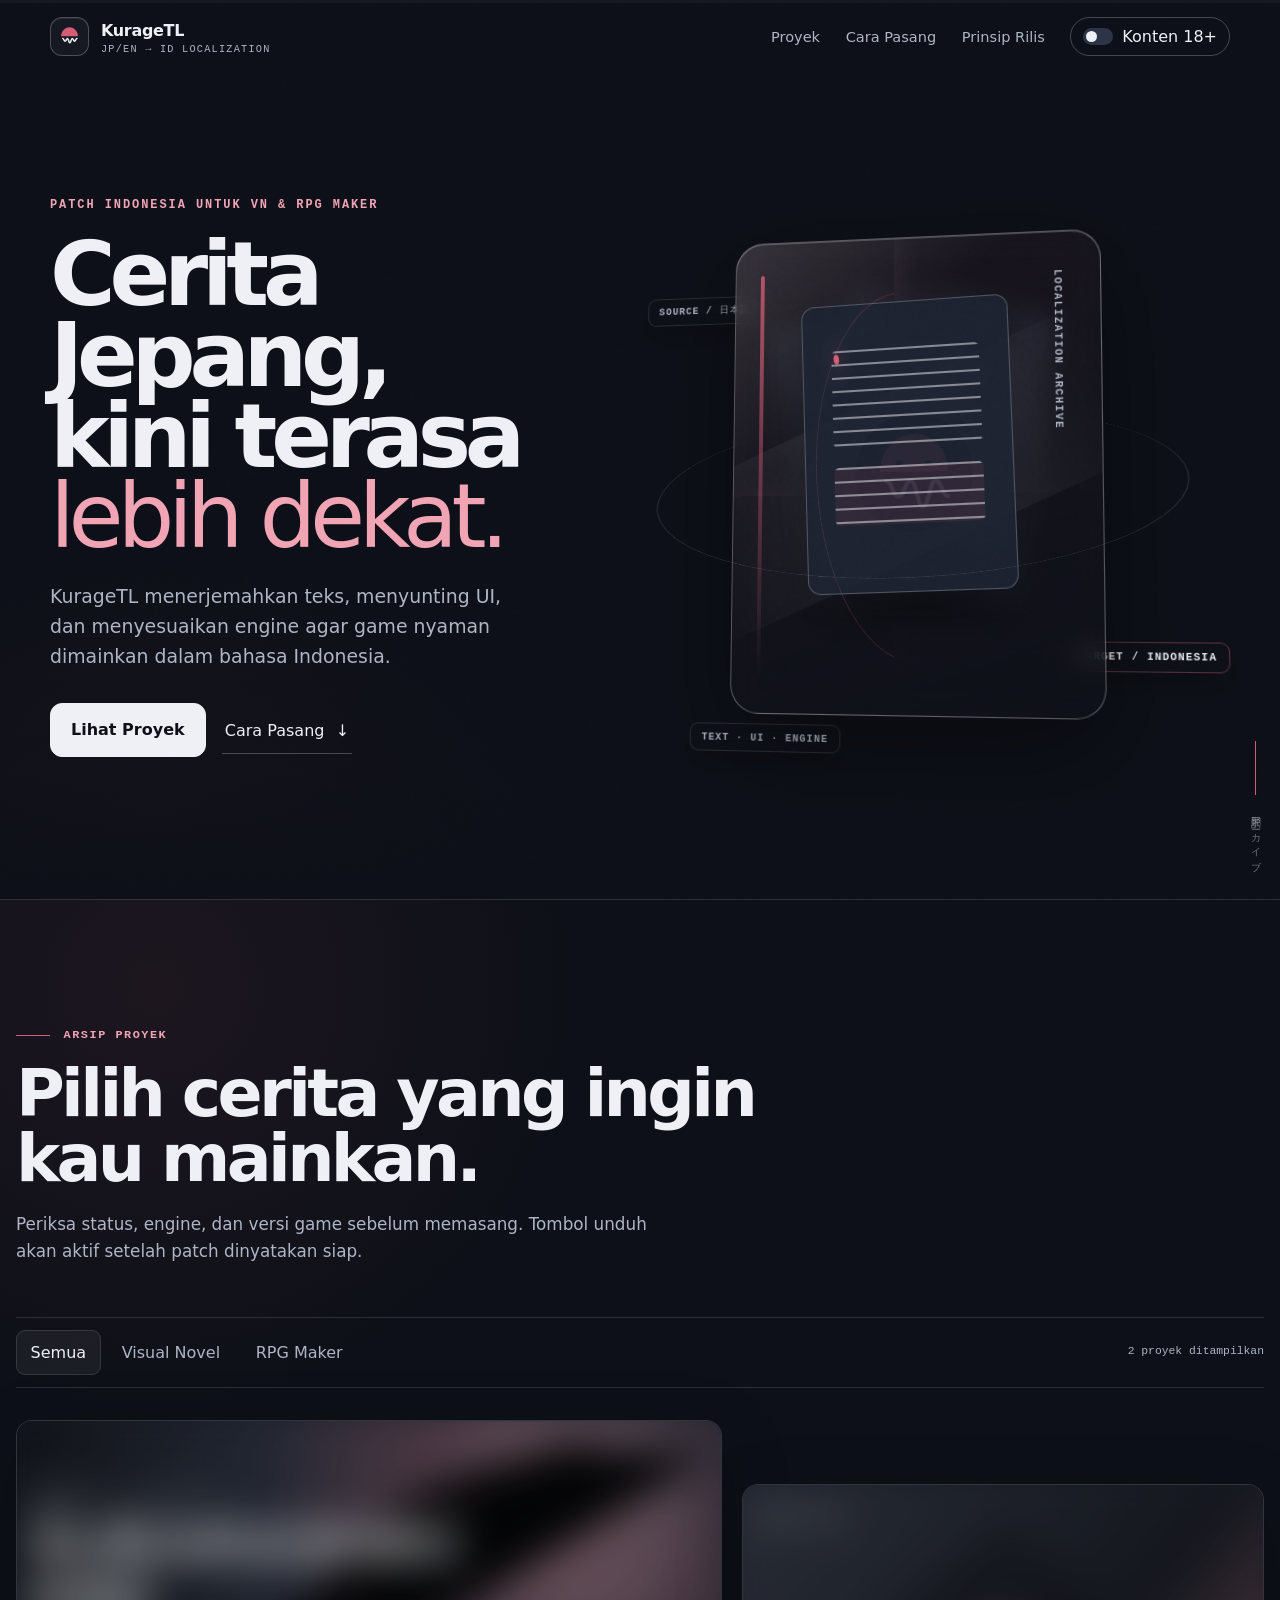
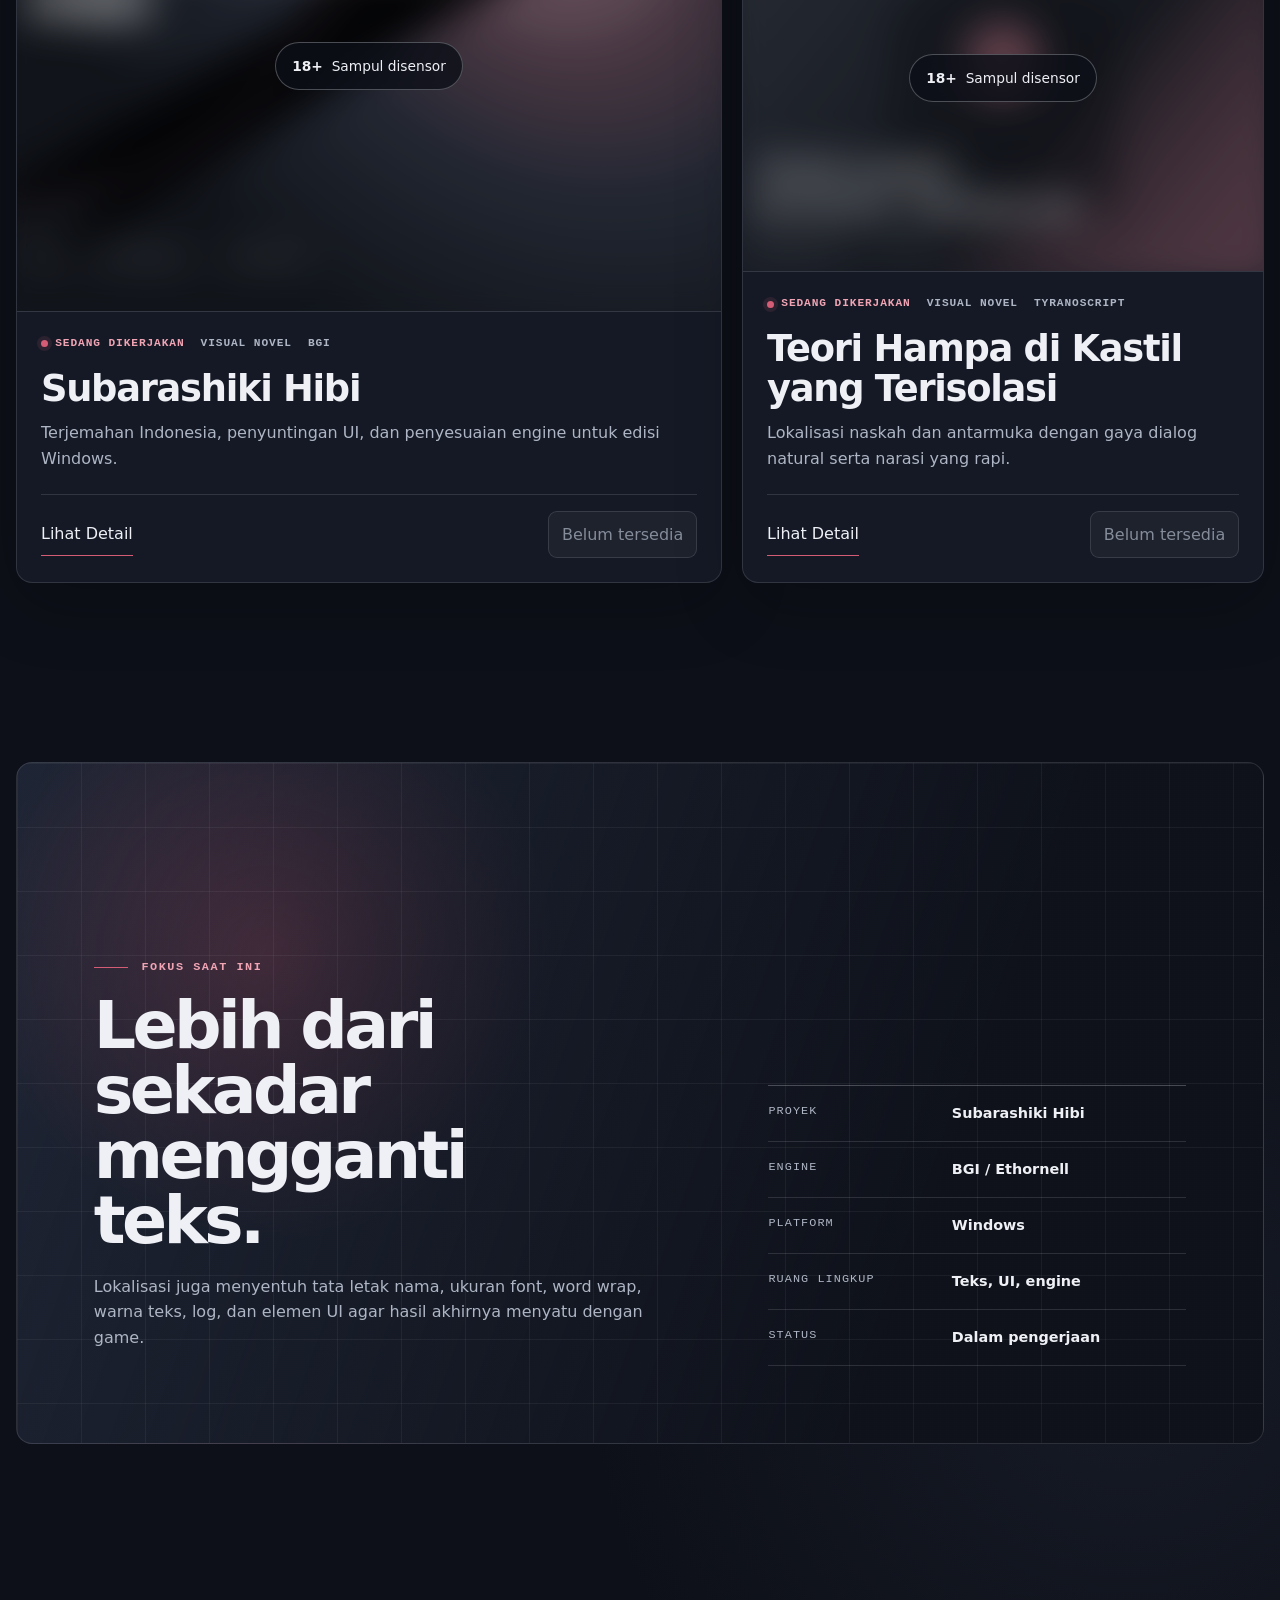
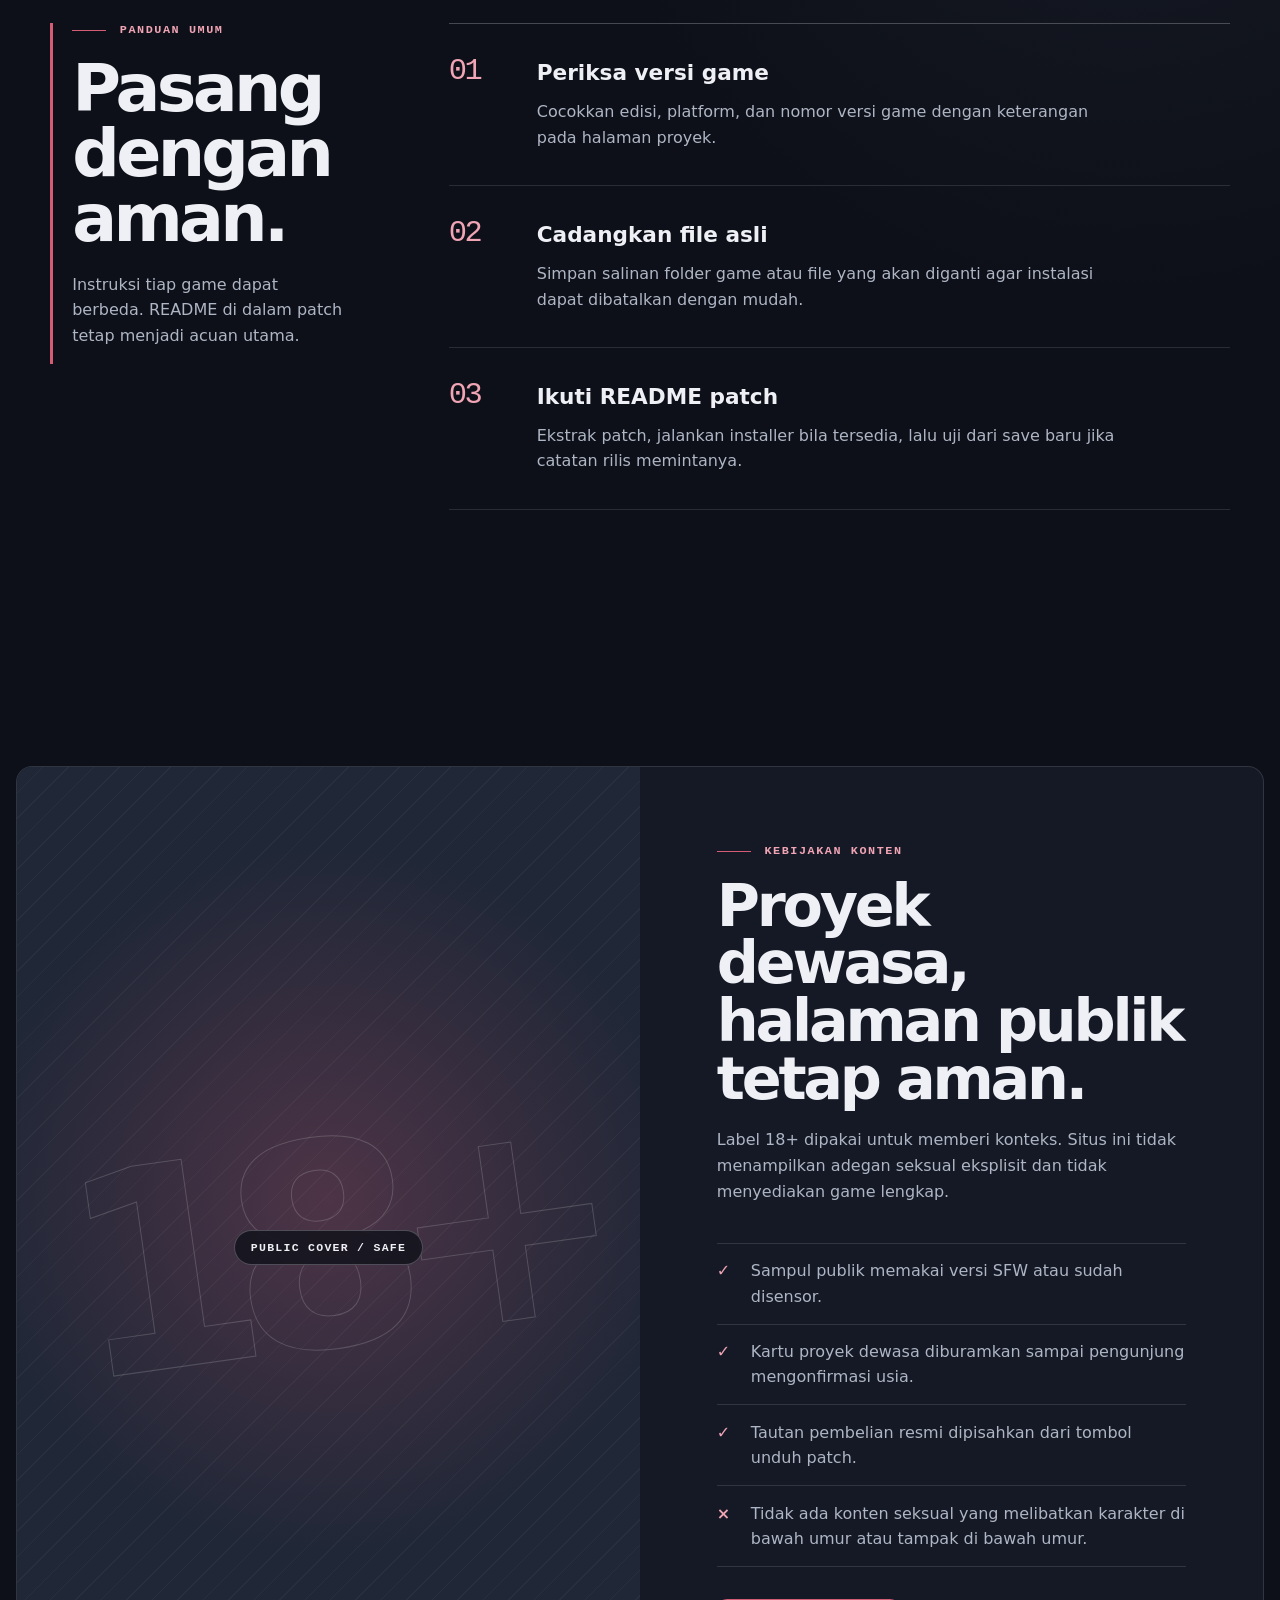
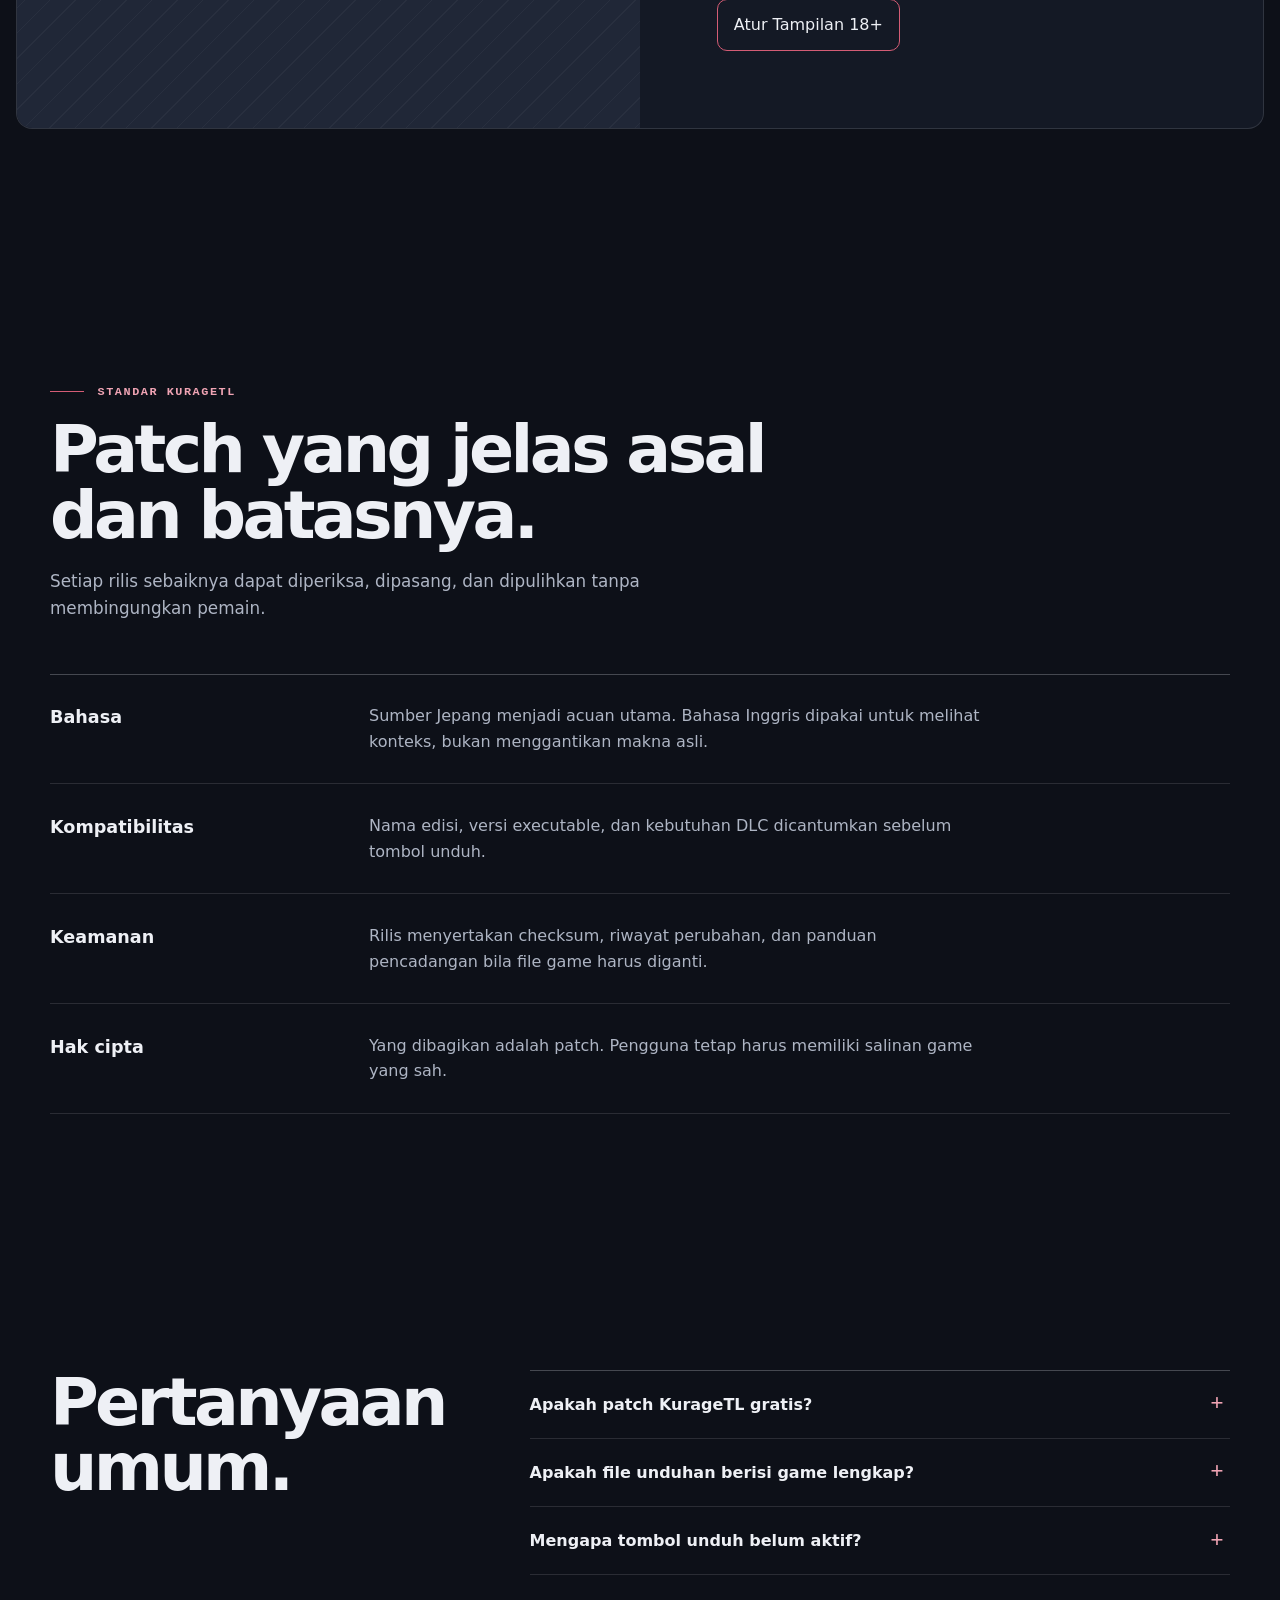
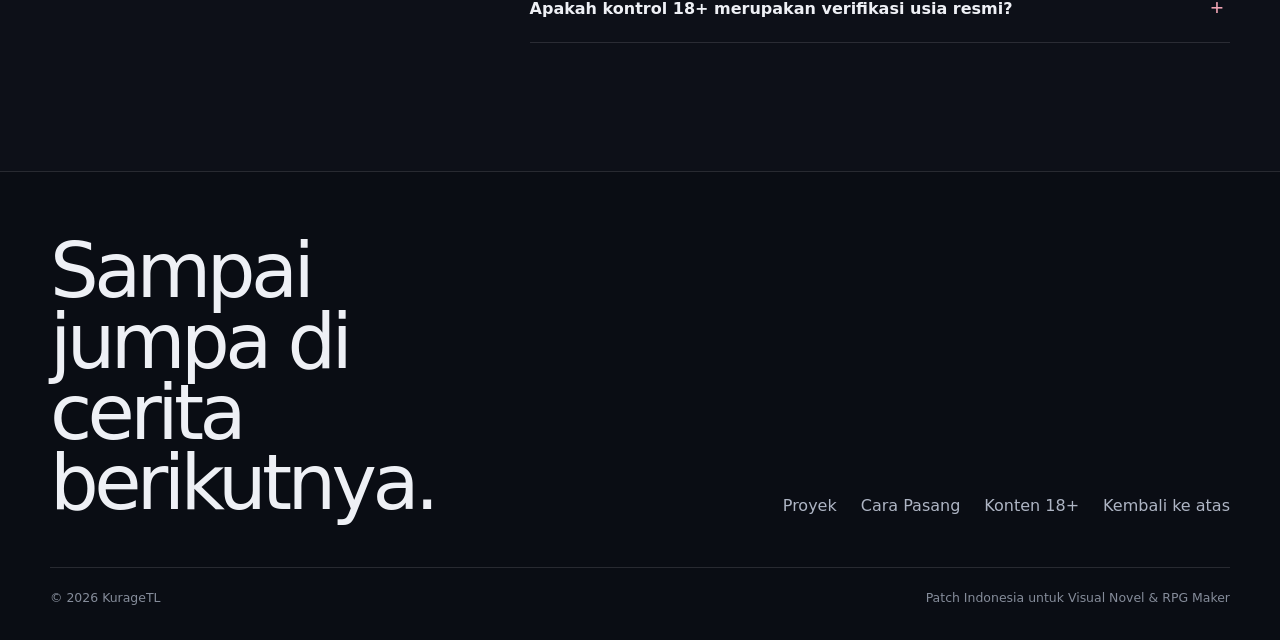
==== commit 94389d77: "Update index.html" ====
--- a/index.html
+++ b/index.html
@@ -1226,7 +1226,7 @@
             <path d="M8 18.5c1.4 0 1.4 3 2.8 3s1.4-3 2.8-3 1.4 5 2.8 5 1.4-5 2.8-5 1.4 3 2.8 3 1.4-3 2.8-3" stroke="#EEF0F5" stroke-width="1.8" stroke-linecap="round"/>
           </svg>
         </span>
-        <span class="brand-copy">KurageTL<small>JP → ID Localization</small></span>
+        <span class="brand-copy">KurageTL<small>JP/EN → ID Localization</small></span>
       </a>
 
       <button class="menu-button" type="button" aria-expanded="false" aria-controls="main-nav" aria-label="Buka menu"><span></span></button>
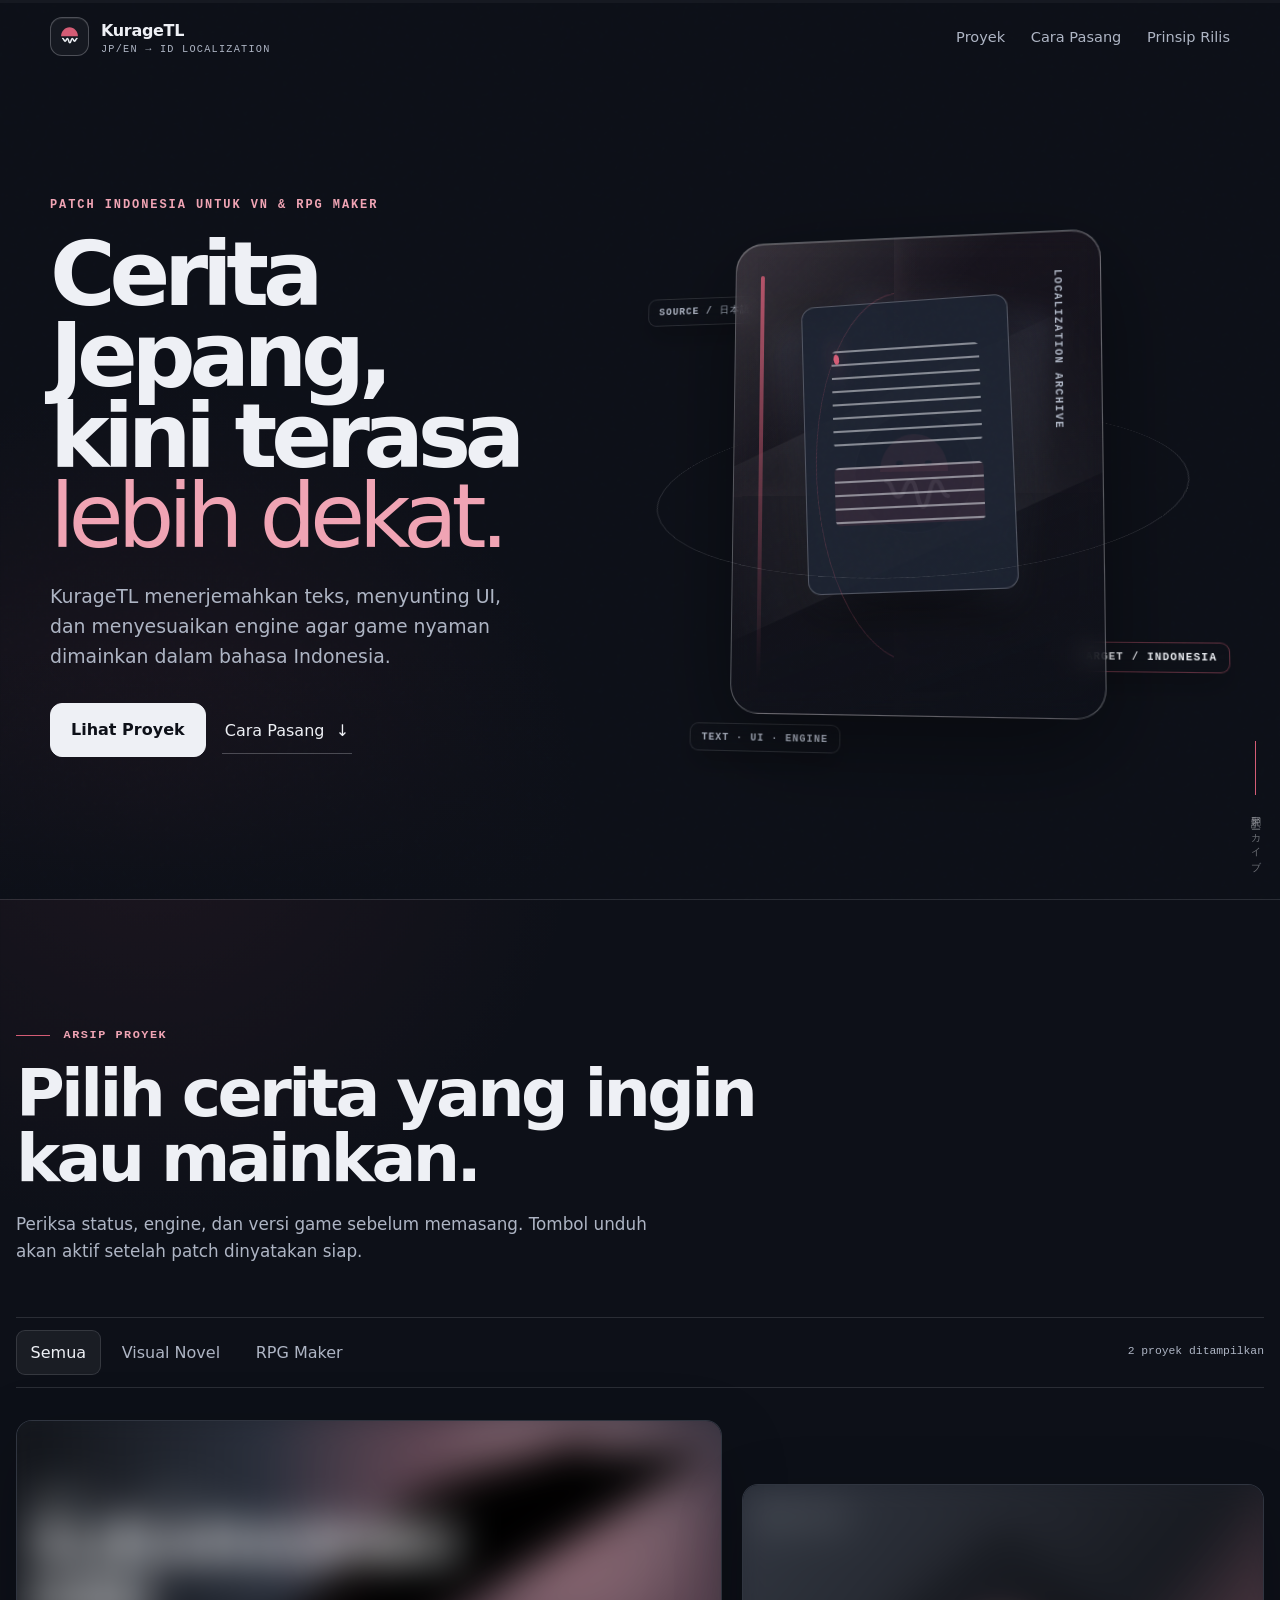
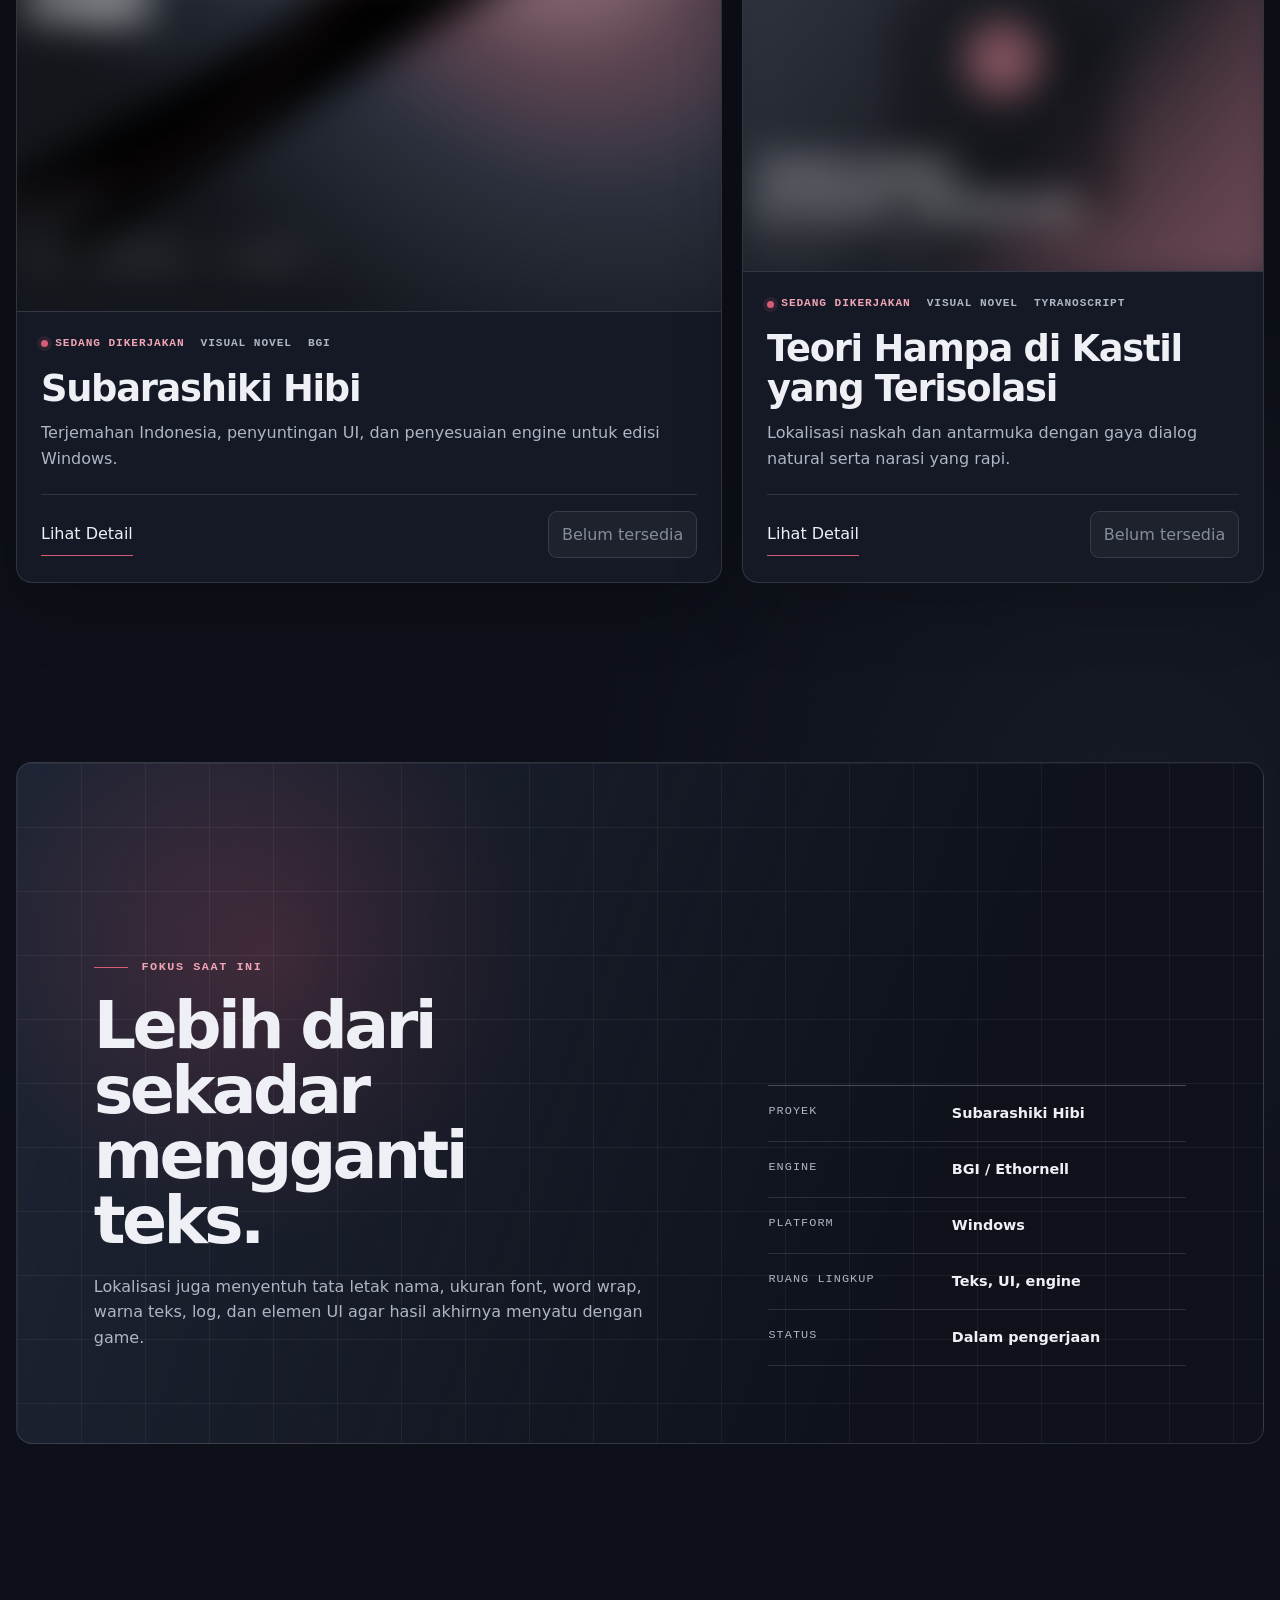
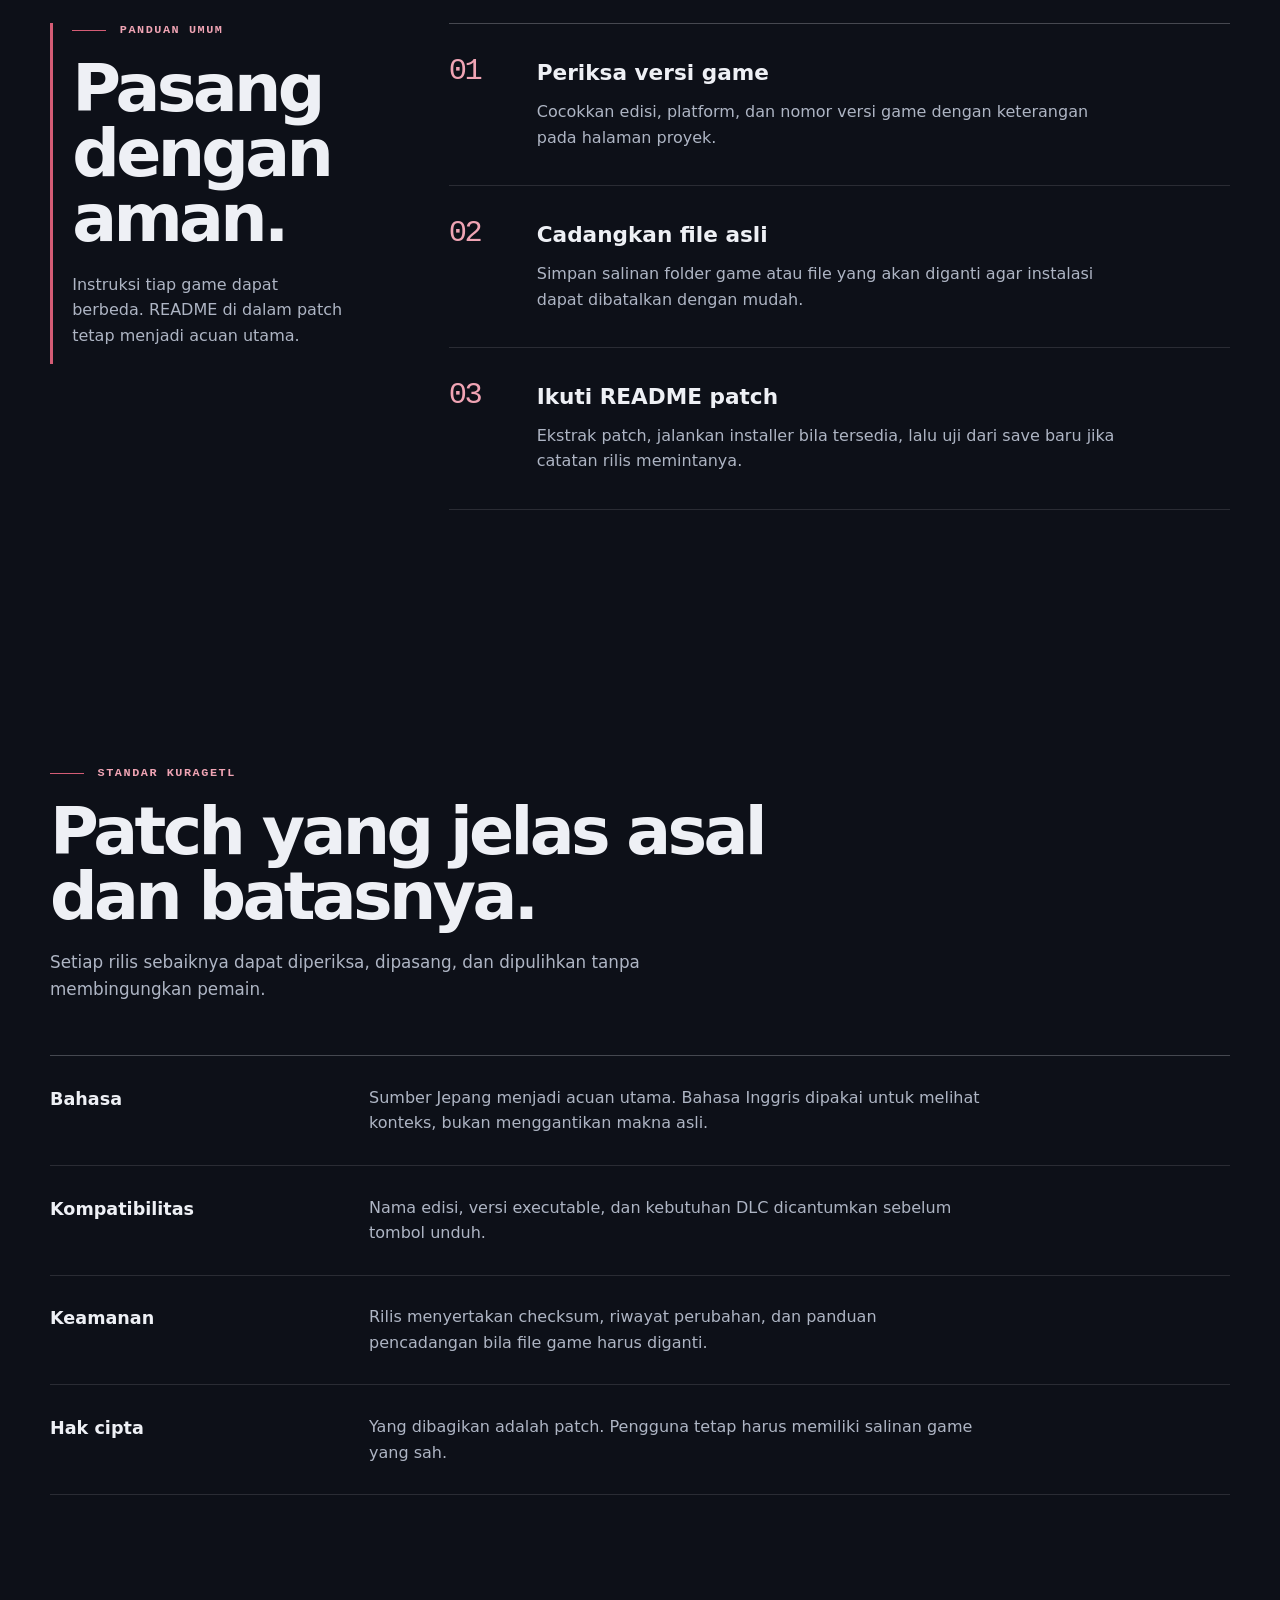
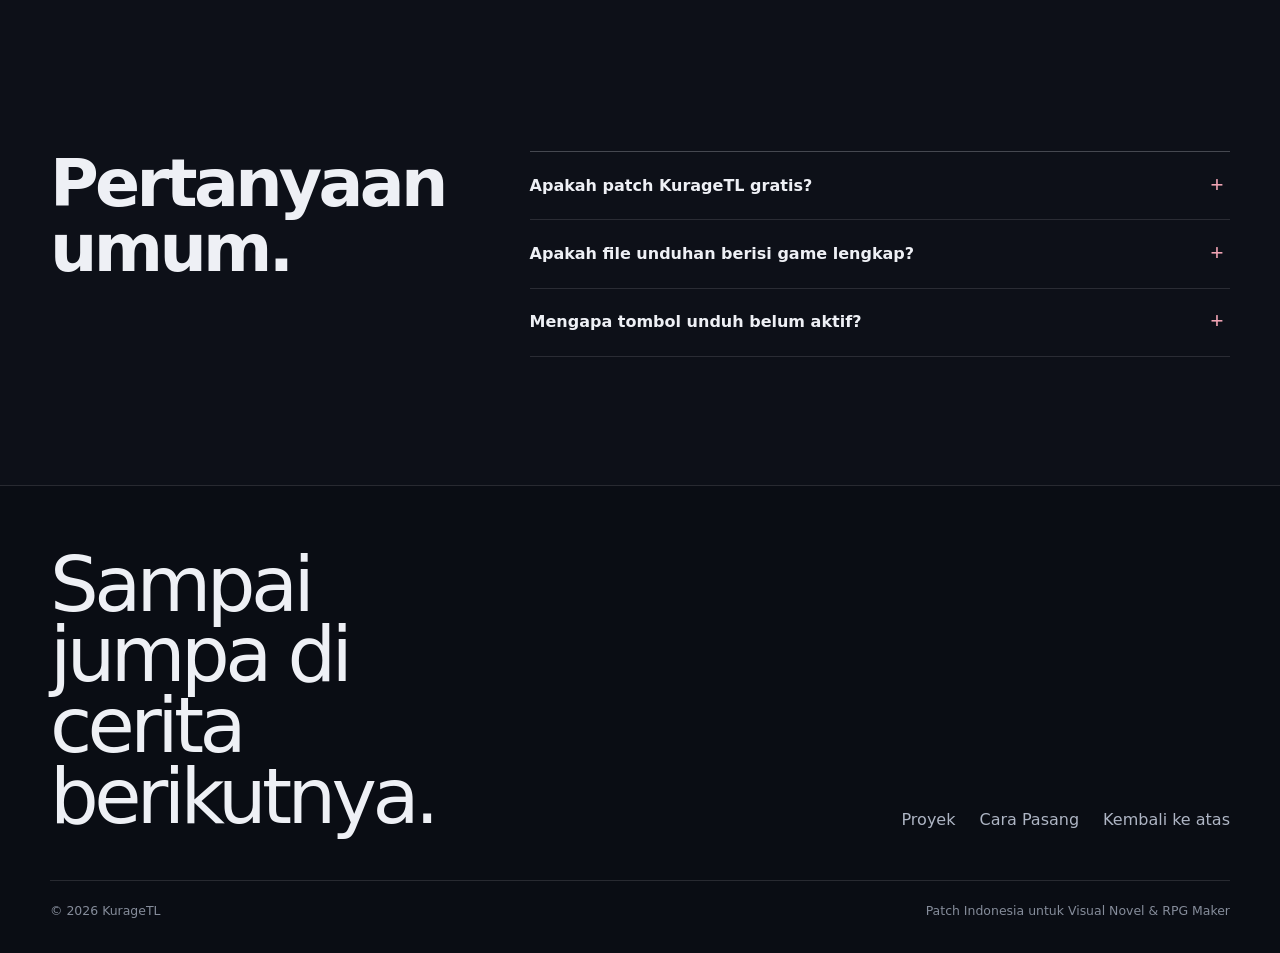
==== commit c7808bbe: "Update index.html" ====
--- a/index.html
+++ b/index.html
@@ -673,12 +673,12 @@
 
     .project-card:hover .project-cover svg { transform: scale(1.025); }
 
-    .project-card[data-mature="true"] .project-cover svg {
+    .project-card[data-mature="false"] .project-cover svg {
       filter: blur(18px) saturate(.55);
       transform: scale(1.08);
     }
 
-    body.mature-on .project-card[data-mature="true"] .project-cover svg {
+    body.mature-on .project-card[data-mature="false"] .project-cover svg {
       filter: none;
       transform: scale(1);
     }
@@ -1211,6 +1211,14 @@
       .archive-stage, .hero-art, .script-sheet, .orbit { transform: none !important; }
       [data-reveal] { transform: none; }
     }
+    .nav-mature,
+#konten-dewasa,
+.mature-cover,
+.faq-list details:last-child,
+.footer-links a[href="#konten-dewasa"],
+#age-dialog {
+  display: none !important;
+}
   </style>
 </head>
 <body>
@@ -1303,7 +1311,7 @@
       </div>
 
       <div class="project-grid">
-        <article class="project-card" data-type="vn" data-mature="true" data-project="subahibi" data-reveal>
+        <article class="project-card" data-type="vn" data-mature="false" data-project="subahibi" data-reveal>
           <div class="project-cover">
             <svg viewBox="0 0 800 520" preserveAspectRatio="xMidYMid slice" role="img" aria-label="Sampul abstrak Subarashiki Hibi yang disensor">
               <defs>
@@ -1336,7 +1344,7 @@
           </div>
         </article>
 
-        <article class="project-card" data-type="vn" data-mature="true" data-project="kojyo" data-reveal>
+        <article class="project-card" data-type="vn" data-mature="false" data-project="kojyo" data-reveal>
           <div class="project-cover">
             <svg viewBox="0 0 700 520" preserveAspectRatio="xMidYMid slice" role="img" aria-label="Sampul abstrak Teori Hampa di Kastil yang Terisolasi yang disensor">
               <defs>
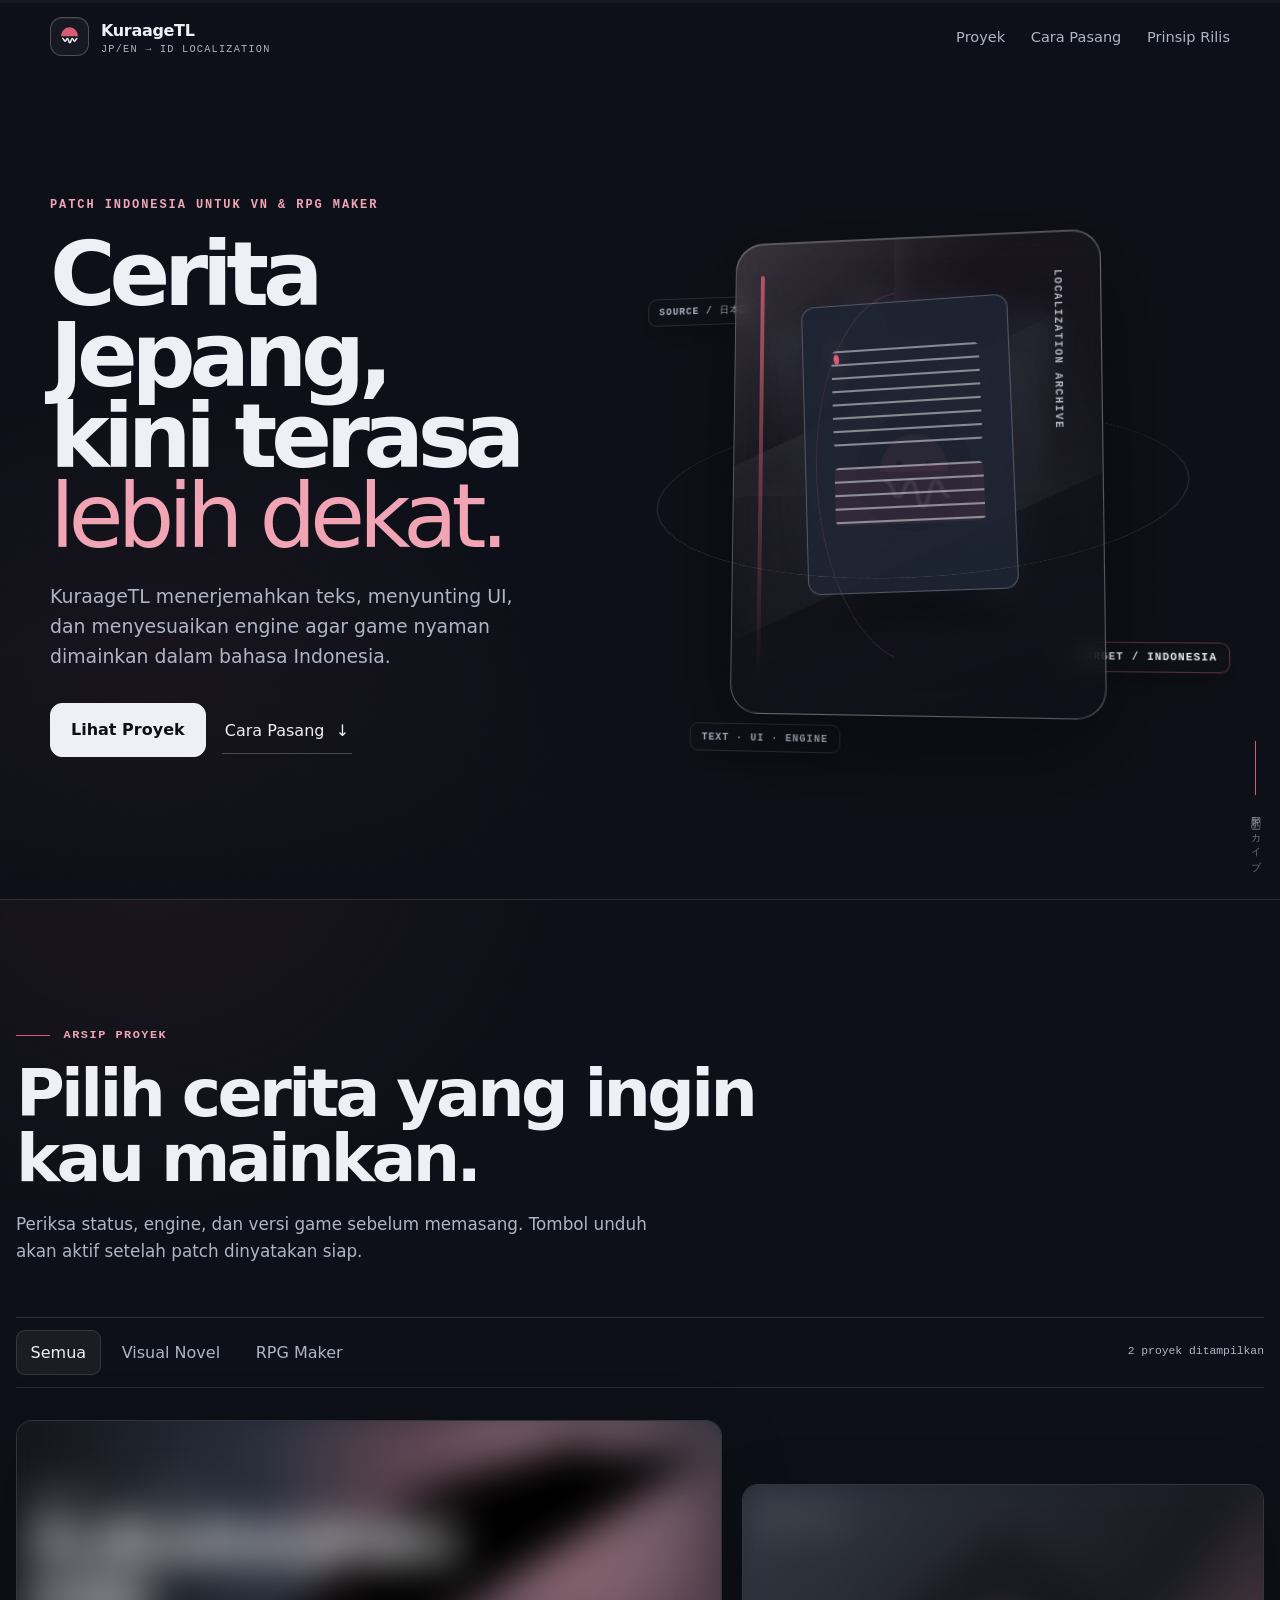
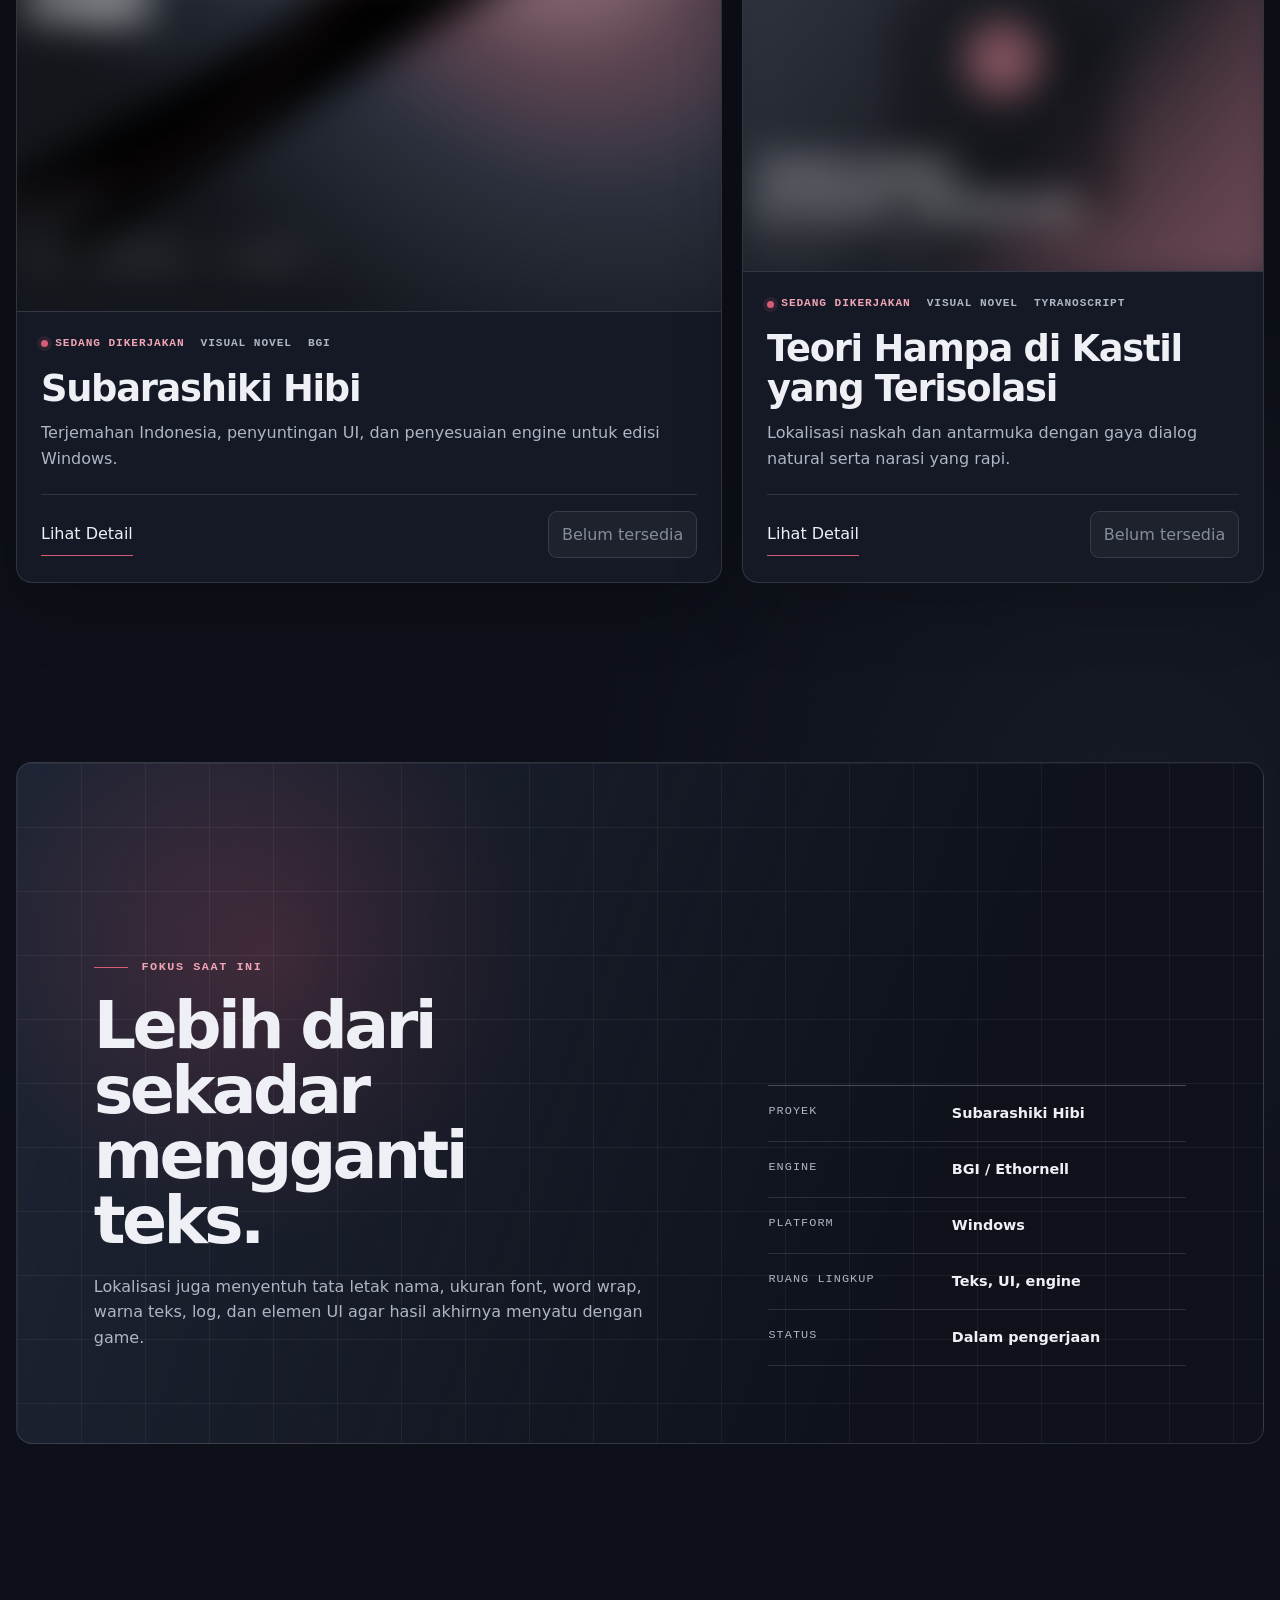
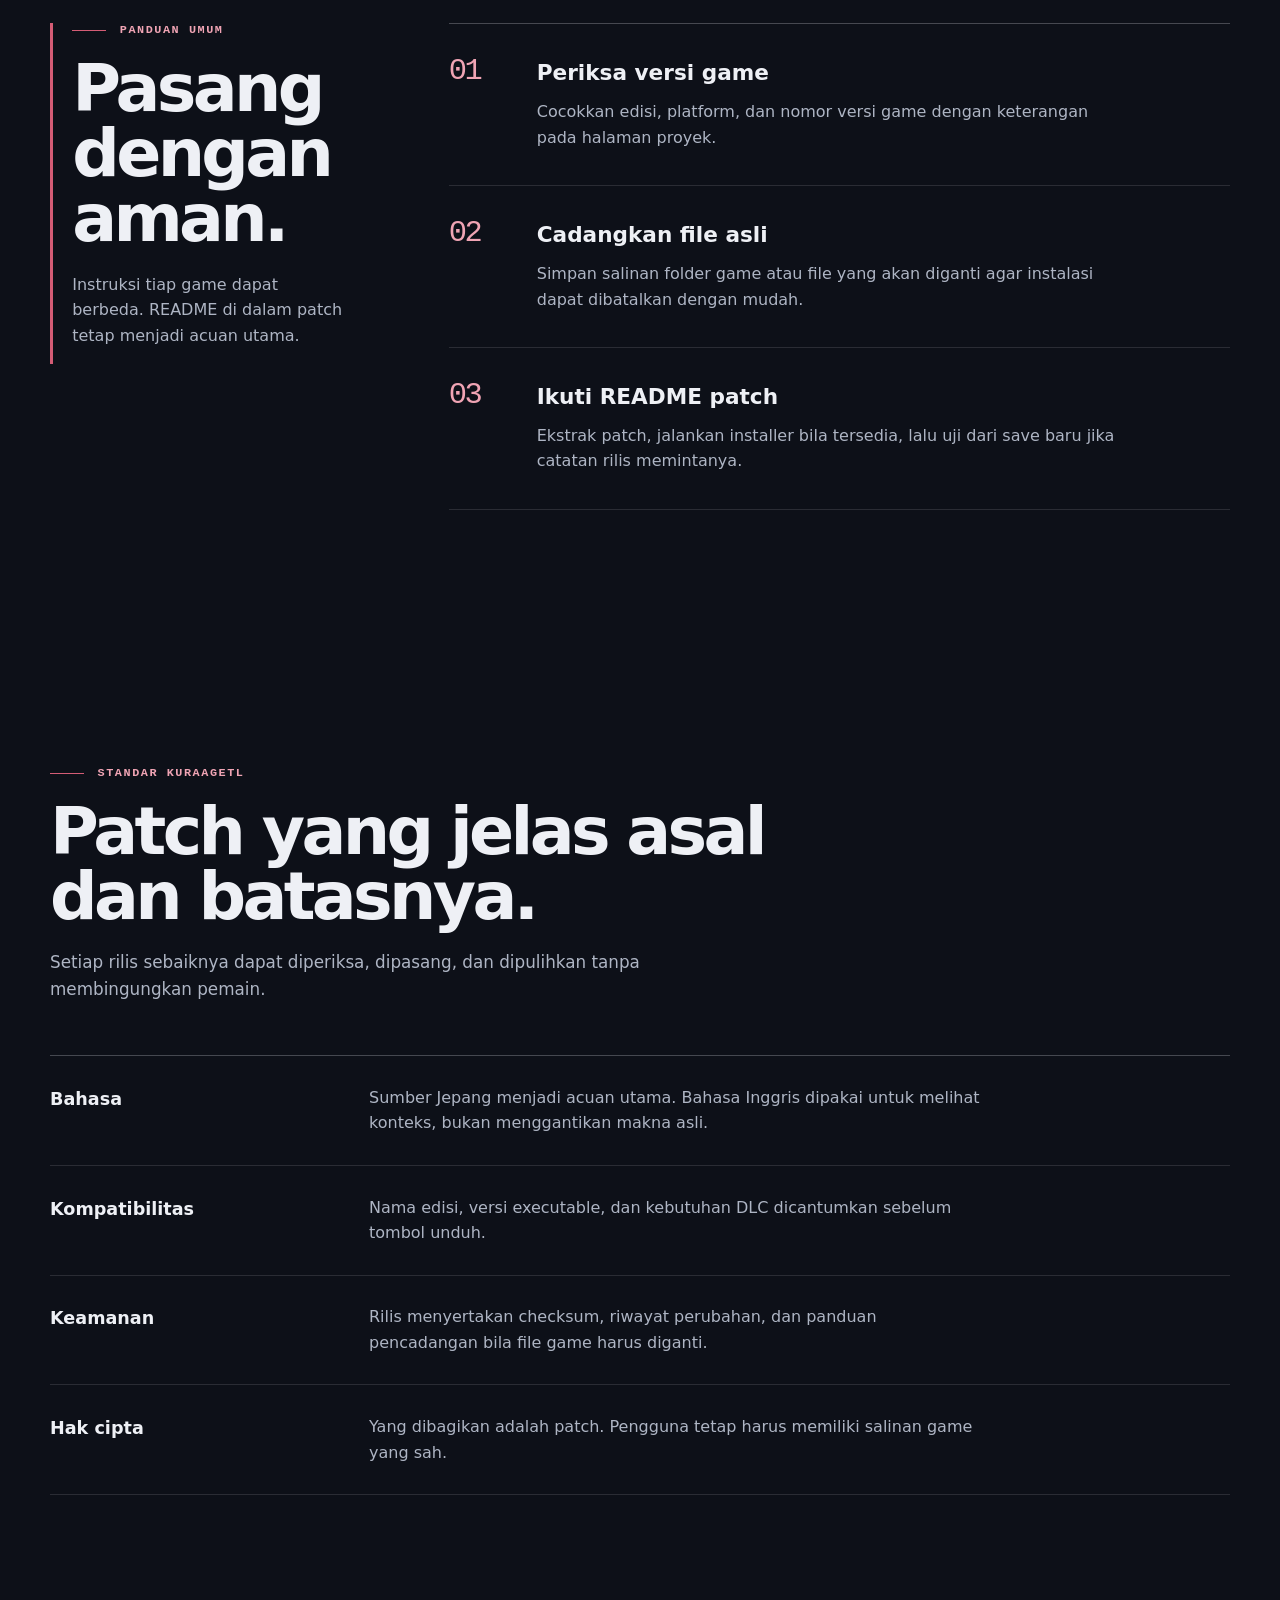
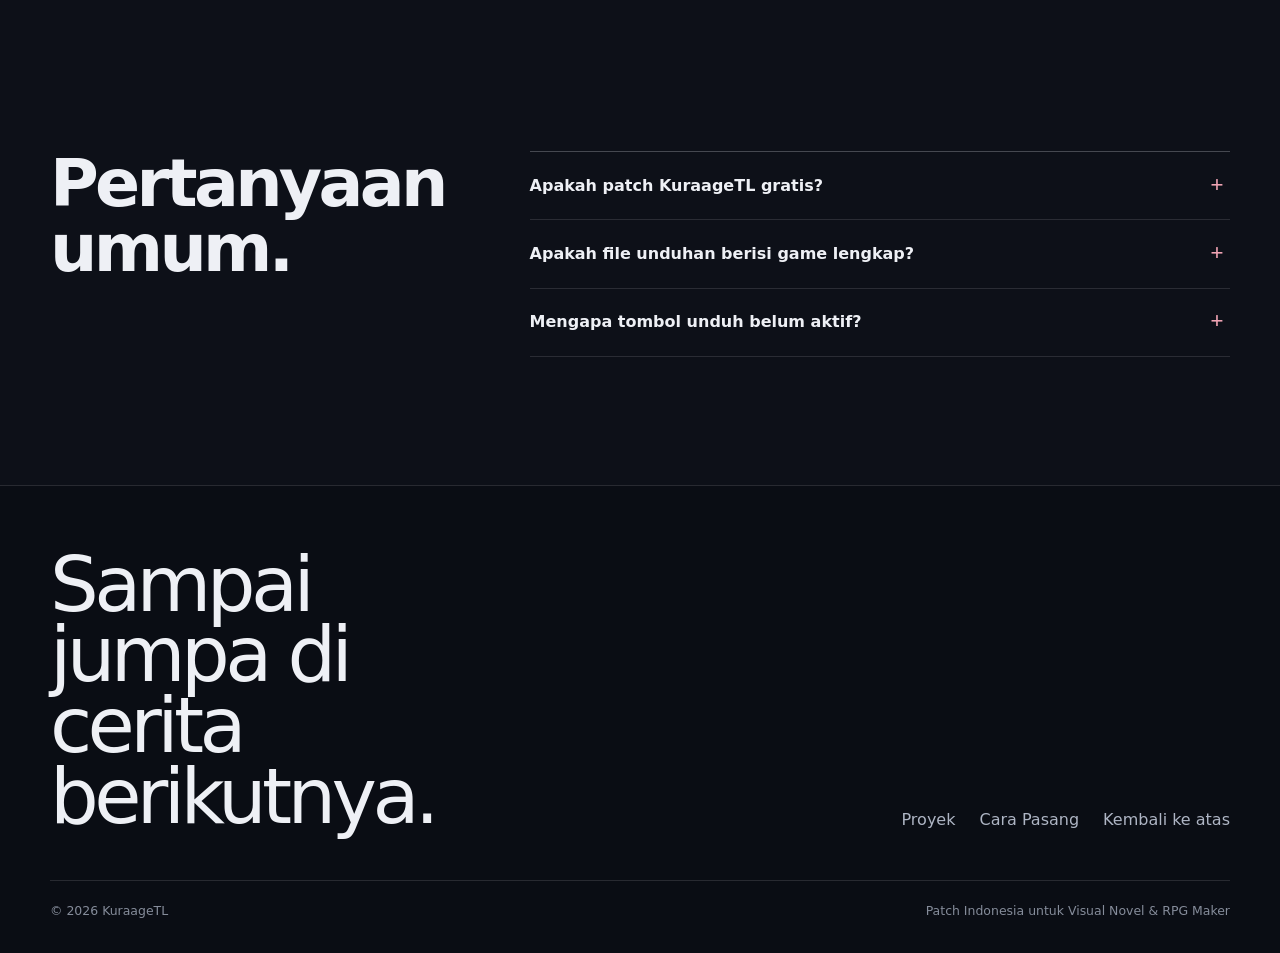
==== commit cc69f4ac: "Update index.html" ====
--- a/index.html
+++ b/index.html
@@ -4,10 +4,10 @@
   <meta charset="utf-8">
   <meta name="viewport" content="width=device-width, initial-scale=1">
   <meta name="theme-color" content="#0d1018">
-  <meta name="description" content="KurageTL, patch bahasa Indonesia untuk visual novel dan RPG Maker.">
-  <meta property="og:title" content="KurageTL | Patch Indonesia untuk VN & RPG Maker">
+  <meta name="description" content="KuraageTL, patch bahasa Indonesia untuk visual novel dan RPG Maker.">
+  <meta property="og:title" content="KuraageTL | Patch Indonesia untuk VN & RPG Maker">
   <meta property="og:description" content="Katalog proyek, panduan pemasangan, dan catatan rilis patch bahasa Indonesia.">
-  <title>KurageTL | Patch Indonesia</title>
+  <title>KuraageTL | Patch Indonesia</title>
   <style>
     :root {
       --ink: #0d1018;
@@ -1227,14 +1227,14 @@
 
   <header class="site-header" id="site-header">
     <div class="nav-wrap">
-      <a class="brand" href="#top" aria-label="KurageTL, kembali ke atas">
+      <a class="brand" href="#top" aria-label="KuraageTL, kembali ke atas">
         <span class="brand-mark" aria-hidden="true">
           <svg viewBox="0 0 32 32" fill="none" xmlns="http://www.w3.org/2000/svg">
             <path d="M6 15.8C6 9.84 10.48 5 16 5s10 4.84 10 10.8H6Z" fill="#D45C75"/>
             <path d="M8 18.5c1.4 0 1.4 3 2.8 3s1.4-3 2.8-3 1.4 5 2.8 5 1.4-5 2.8-5 1.4 3 2.8 3 1.4-3 2.8-3" stroke="#EEF0F5" stroke-width="1.8" stroke-linecap="round"/>
           </svg>
         </span>
-        <span class="brand-copy">KurageTL<small>JP/EN → ID Localization</small></span>
+        <span class="brand-copy">KuraageTL<small>JP/EN → ID Localization</small></span>
       </a>
 
       <button class="menu-button" type="button" aria-expanded="false" aria-controls="main-nav" aria-label="Buka menu"><span></span></button>
@@ -1257,7 +1257,7 @@
         <div class="hero-copy" data-reveal>
           <p class="eyebrow">Patch Indonesia untuk VN & RPG Maker</p>
           <h1 id="hero-title">Cerita Jepang, kini terasa <em>lebih dekat.</em></h1>
-          <p class="hero-lead">KurageTL menerjemahkan teks, menyunting UI, dan menyesuaikan engine agar game nyaman dimainkan dalam bahasa Indonesia.</p>
+          <p class="hero-lead">KuraageTL menerjemahkan teks, menyunting UI, dan menyesuaikan engine agar game nyaman dimainkan dalam bahasa Indonesia.</p>
           <div class="hero-actions">
             <a class="primary-cta" href="#proyek">Lihat Proyek</a>
             <a class="text-cta" href="#cara-pasang">Cara Pasang <span aria-hidden="true">↓</span></a>
@@ -1441,7 +1441,7 @@
 
     <section class="section" id="prinsip" aria-labelledby="principles-title">
       <div class="section-head" data-reveal>
-        <div class="section-kicker">Standar KurageTL</div>
+        <div class="section-kicker">Standar KuraageTL</div>
         <h2 id="principles-title">Patch yang jelas asal dan batasnya.</h2>
         <p>Setiap rilis sebaiknya dapat diperiksa, dipasang, dan dipulihkan tanpa membingungkan pemain.</p>
       </div>
@@ -1458,7 +1458,7 @@
         <div class="faq-intro" data-reveal><h2 id="faq-title">Pertanyaan umum.</h2></div>
         <div class="faq-list" data-reveal>
           <details>
-            <summary>Apakah patch KurageTL gratis?</summary>
+            <summary>Apakah patch KuraageTL gratis?</summary>
             <p>Halaman ini disiapkan untuk rilis patch gratis. Informasi final tetap mengikuti keterangan pada masing-masing proyek.</p>
           </details>
           <details>
@@ -1489,7 +1489,7 @@
           <a href="#top">Kembali ke atas</a>
         </nav>
       </div>
-      <div class="footer-bottom"><span>© <span id="year"></span> KurageTL</span><span>Patch Indonesia untuk Visual Novel & RPG Maker</span></div>
+      <div class="footer-bottom"><span>© <span id="year"></span> KuraageTL</span><span>Patch Indonesia untuk Visual Novel & RPG Maker</span></div>
     </div>
   </footer>
 
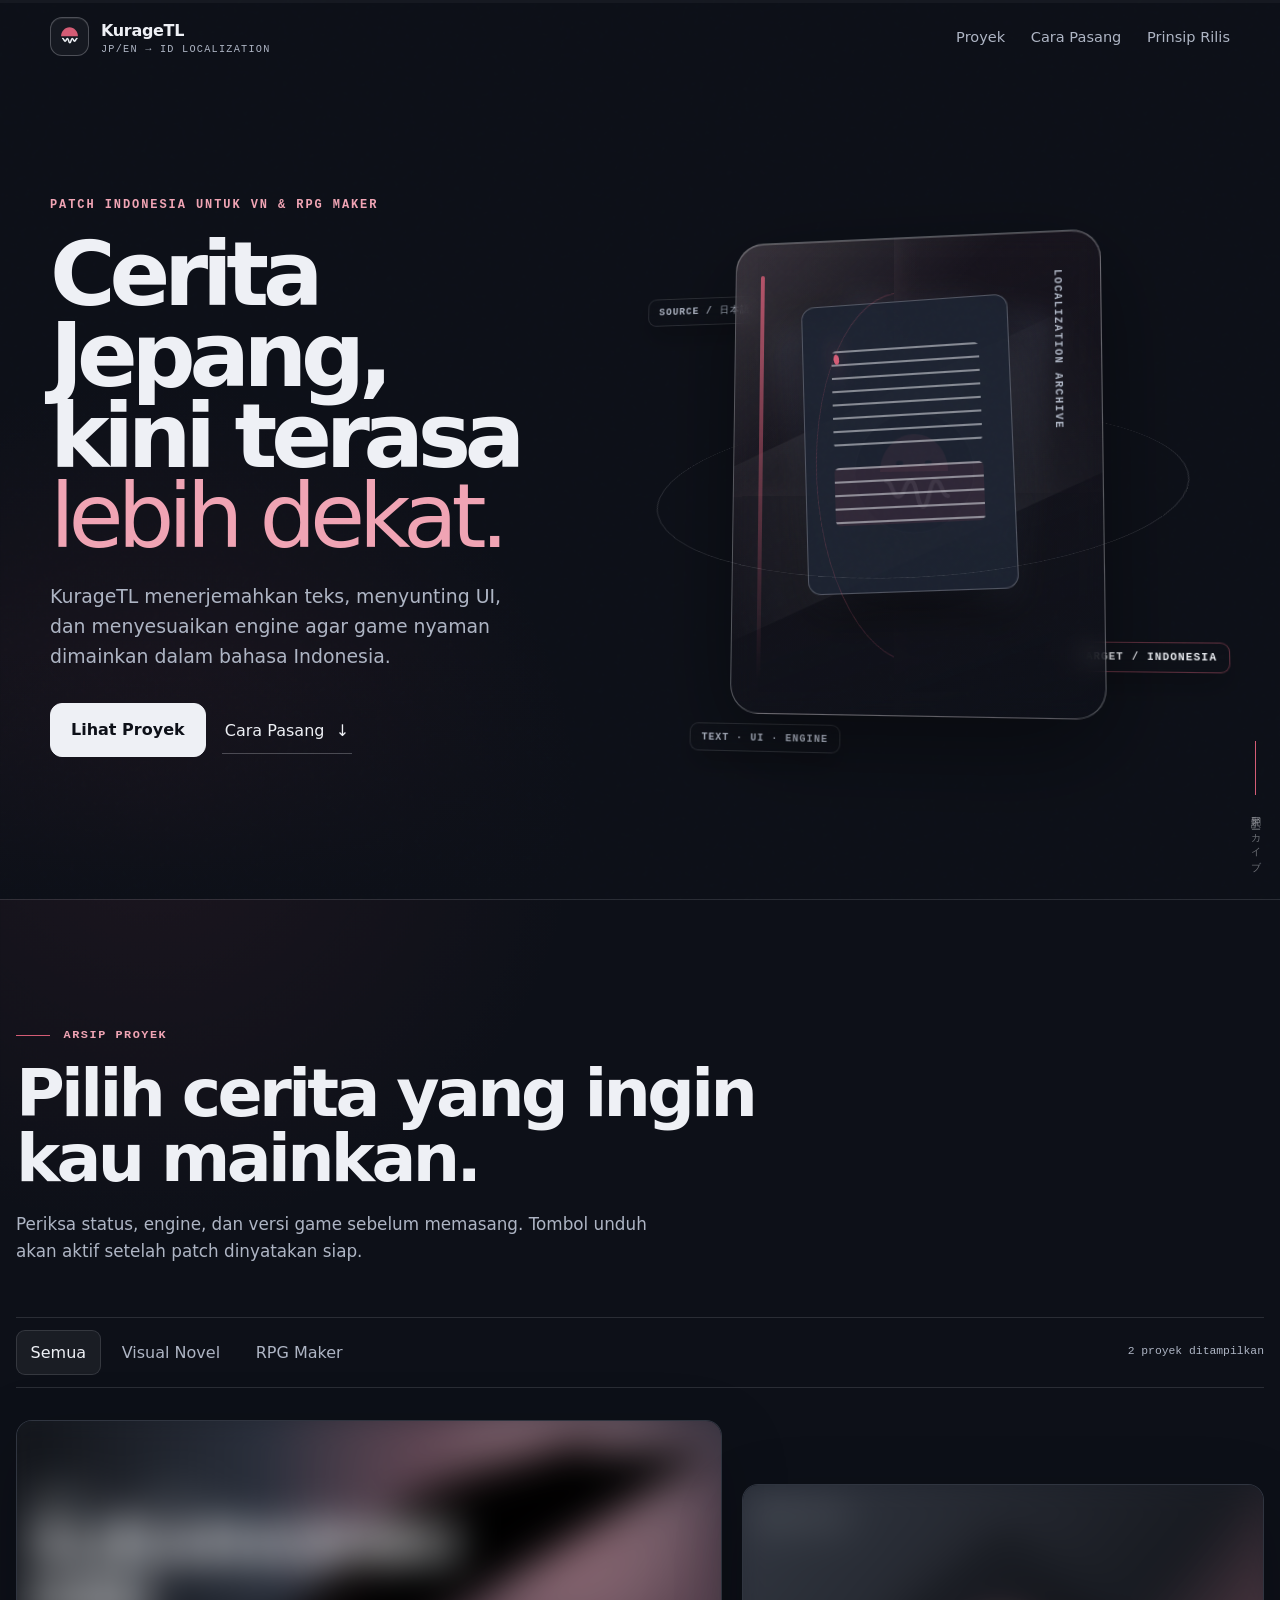
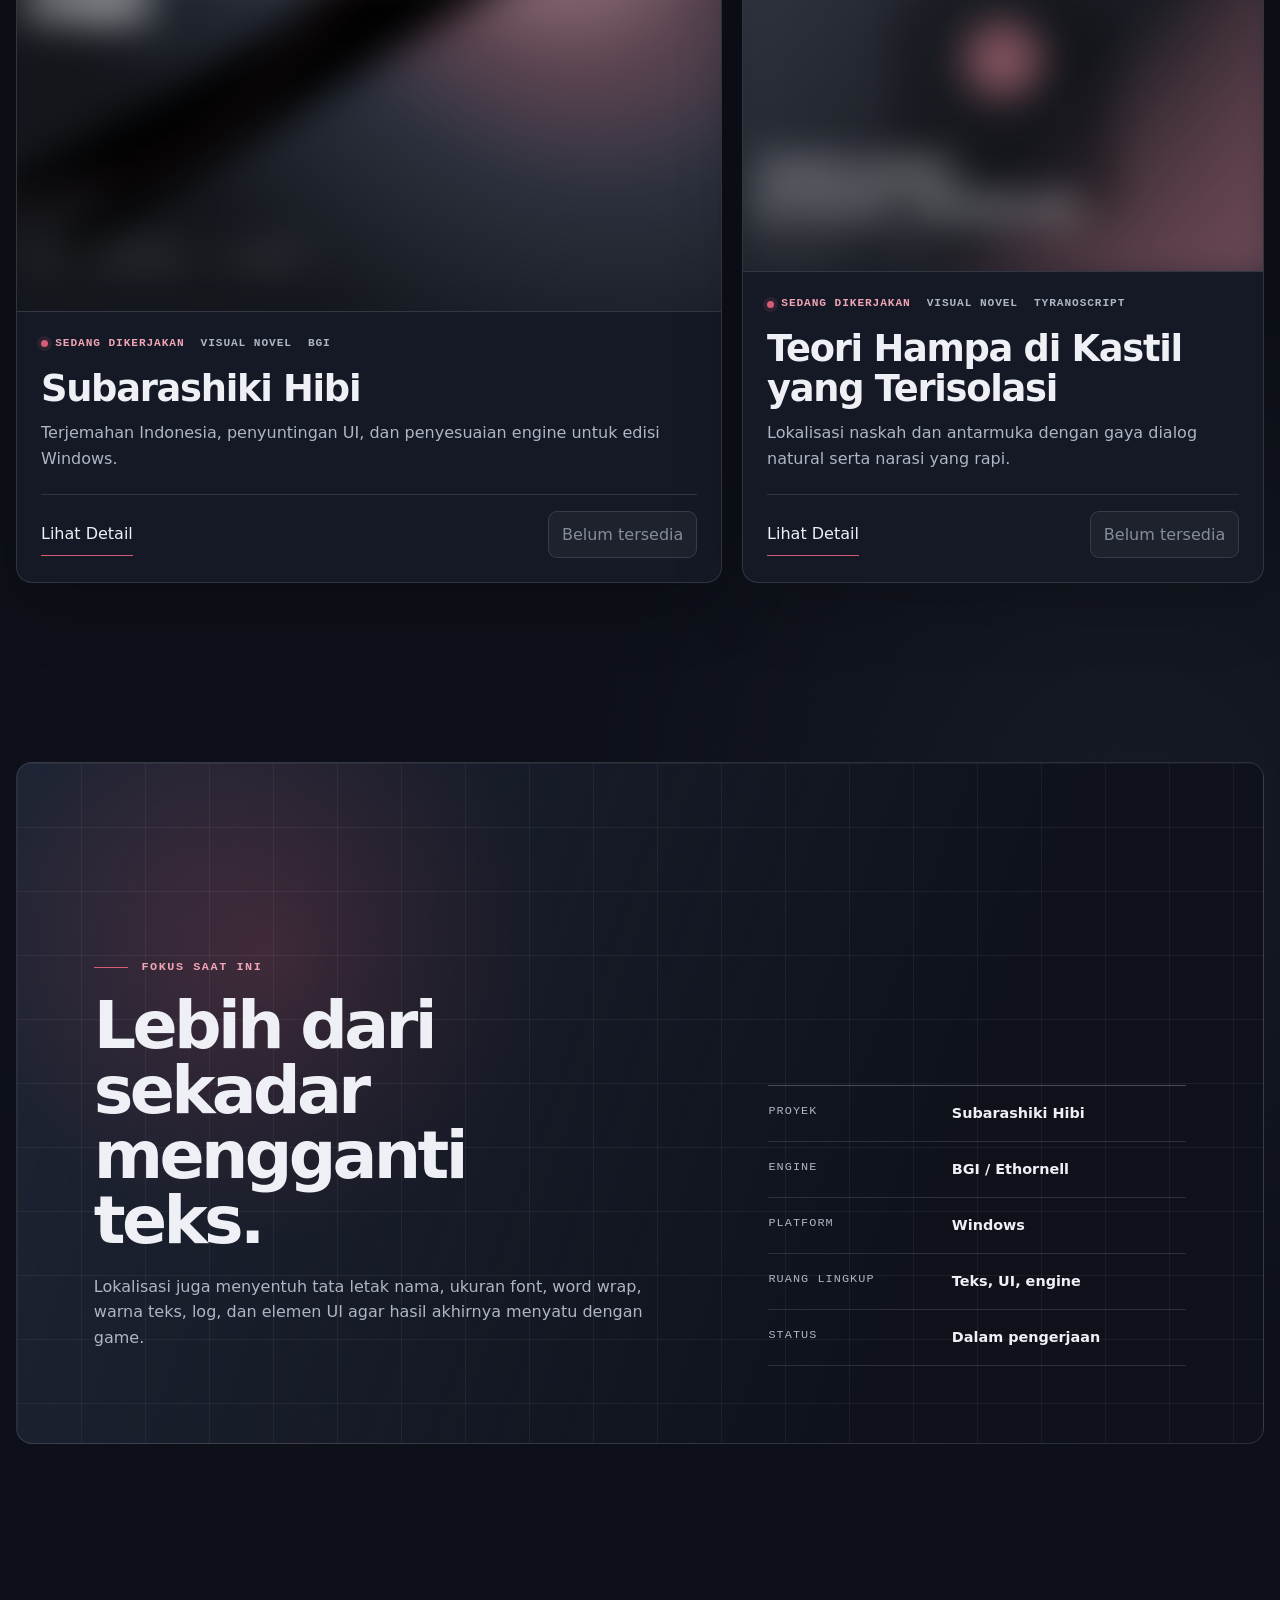
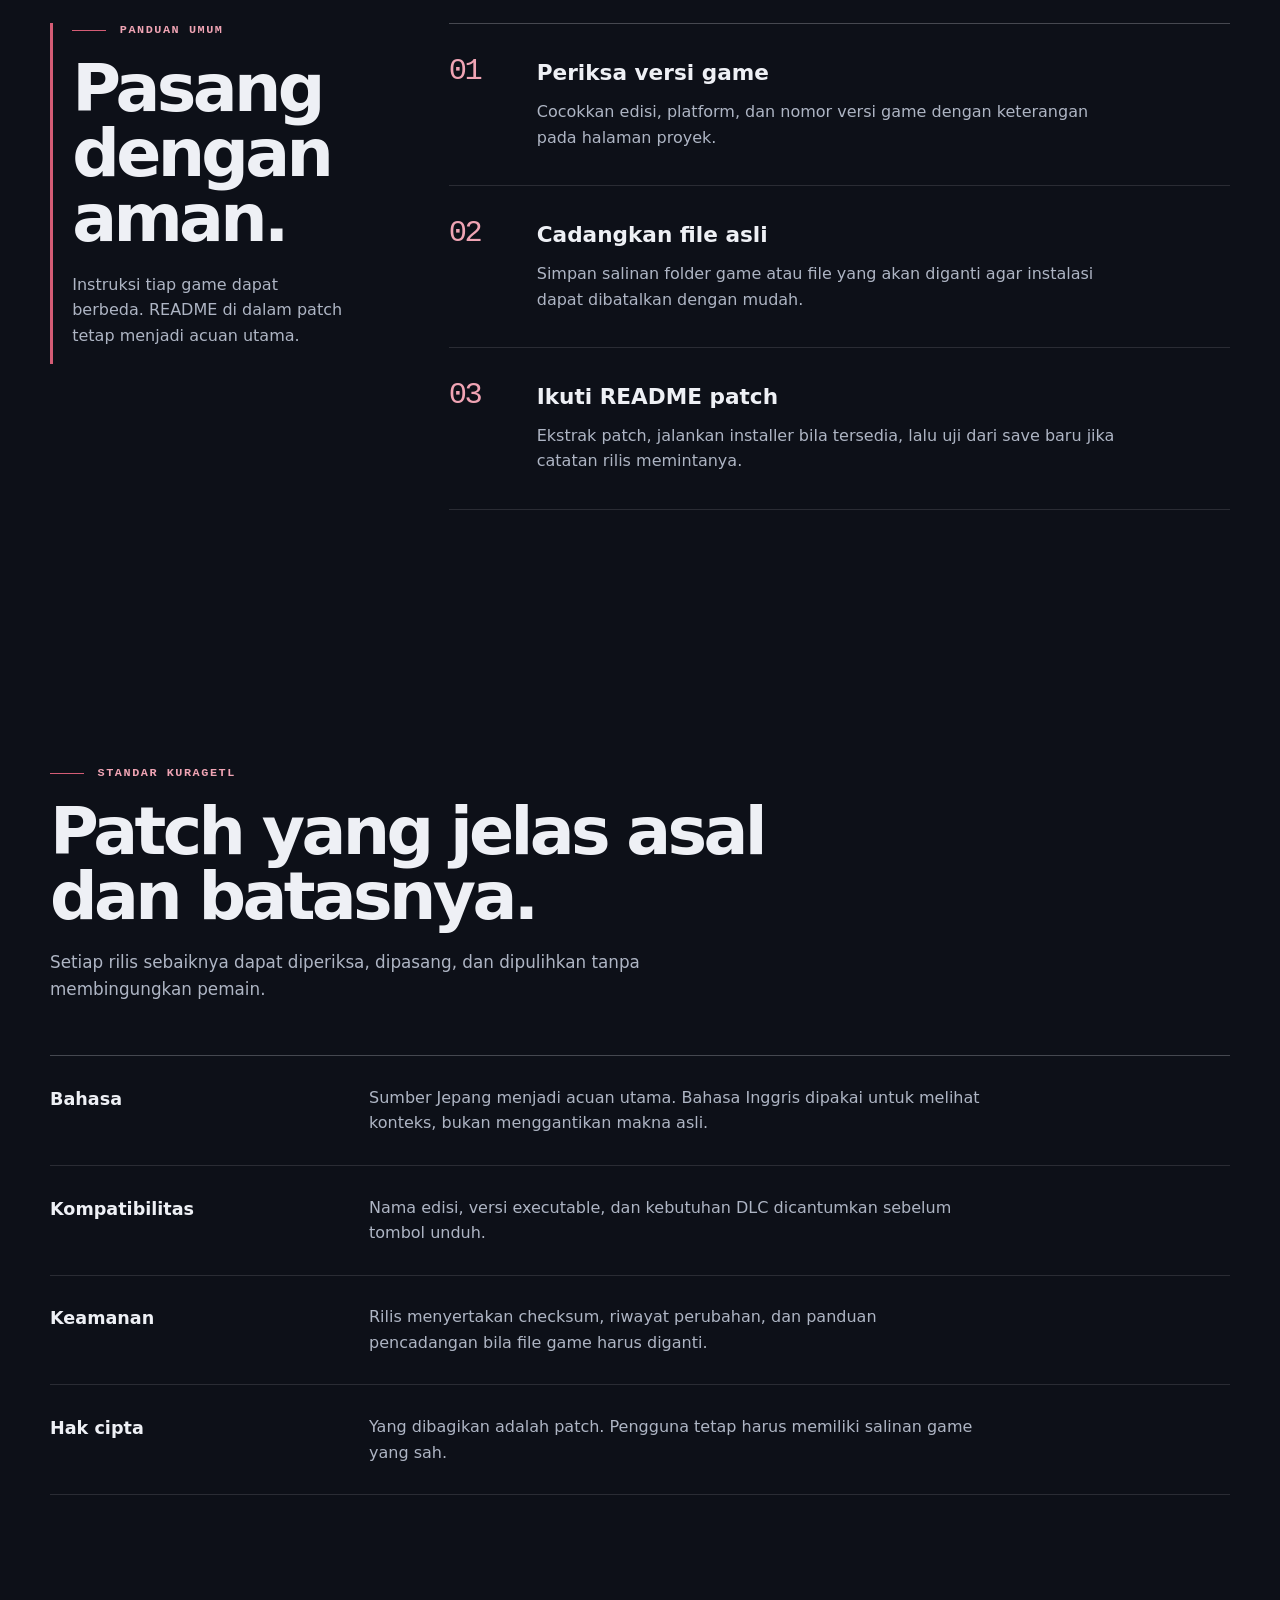
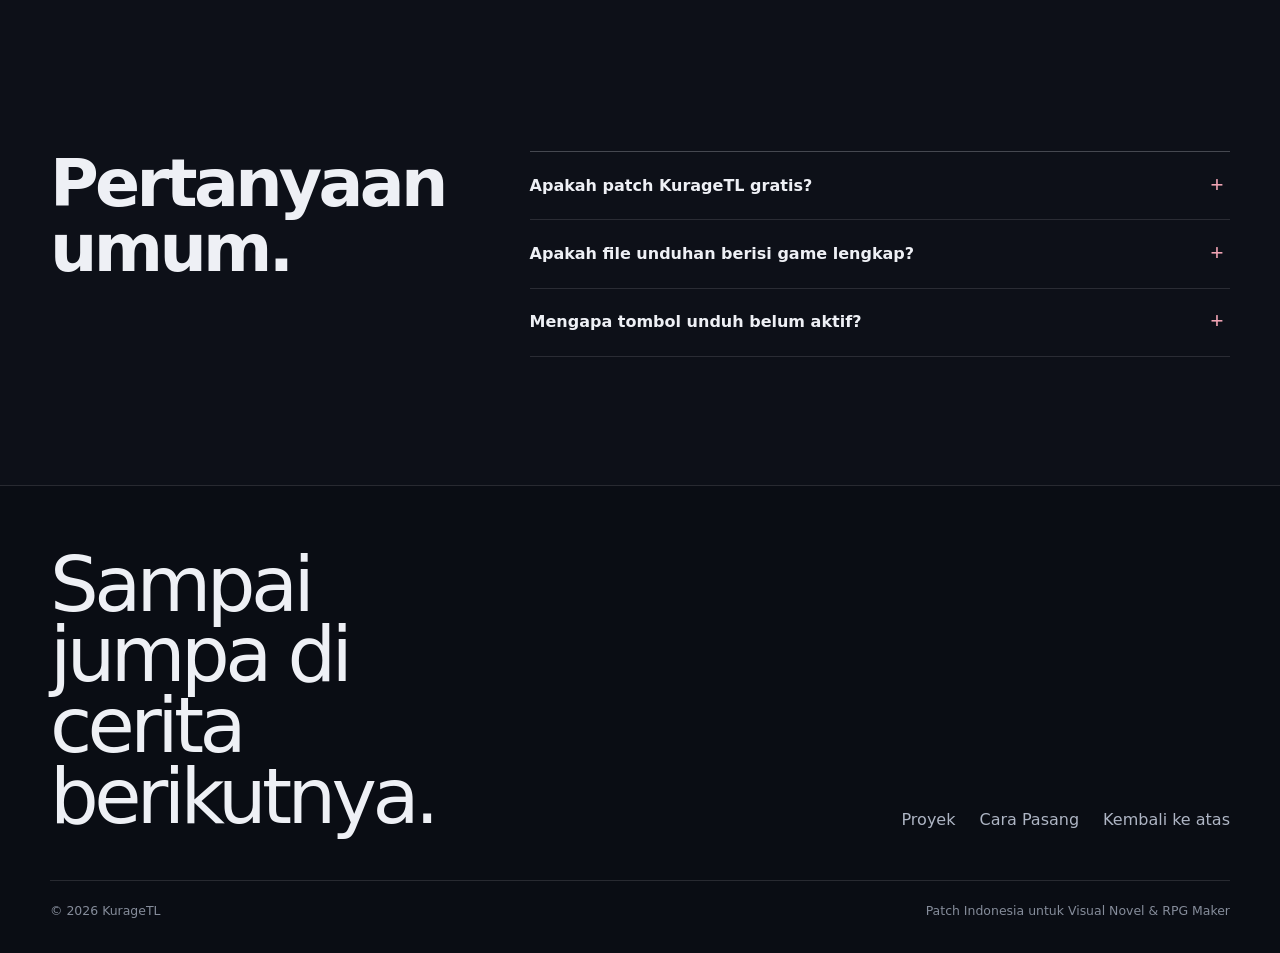
==== commit 19f297c3: "Update index.html" ====
--- a/index.html
+++ b/index.html
@@ -4,10 +4,10 @@
   <meta charset="utf-8">
   <meta name="viewport" content="width=device-width, initial-scale=1">
   <meta name="theme-color" content="#0d1018">
-  <meta name="description" content="KuraageTL, patch bahasa Indonesia untuk visual novel dan RPG Maker.">
-  <meta property="og:title" content="KuraageTL | Patch Indonesia untuk VN & RPG Maker">
+  <meta name="description" content="KurageTL, patch bahasa Indonesia untuk visual novel dan RPG Maker.">
+  <meta property="og:title" content="KurageTL | Patch Indonesia untuk VN & RPG Maker">
   <meta property="og:description" content="Katalog proyek, panduan pemasangan, dan catatan rilis patch bahasa Indonesia.">
-  <title>KuraageTL | Patch Indonesia</title>
+  <title>KurageTL | Patch Indonesia</title>
   <style>
     :root {
       --ink: #0d1018;
@@ -1227,14 +1227,14 @@
 
   <header class="site-header" id="site-header">
     <div class="nav-wrap">
-      <a class="brand" href="#top" aria-label="KuraageTL, kembali ke atas">
+      <a class="brand" href="#top" aria-label="KurageTL, kembali ke atas">
         <span class="brand-mark" aria-hidden="true">
           <svg viewBox="0 0 32 32" fill="none" xmlns="http://www.w3.org/2000/svg">
             <path d="M6 15.8C6 9.84 10.48 5 16 5s10 4.84 10 10.8H6Z" fill="#D45C75"/>
             <path d="M8 18.5c1.4 0 1.4 3 2.8 3s1.4-3 2.8-3 1.4 5 2.8 5 1.4-5 2.8-5 1.4 3 2.8 3 1.4-3 2.8-3" stroke="#EEF0F5" stroke-width="1.8" stroke-linecap="round"/>
           </svg>
         </span>
-        <span class="brand-copy">KuraageTL<small>JP/EN → ID Localization</small></span>
+        <span class="brand-copy">KurageTL<small>JP/EN → ID Localization</small></span>
       </a>
 
       <button class="menu-button" type="button" aria-expanded="false" aria-controls="main-nav" aria-label="Buka menu"><span></span></button>
@@ -1257,7 +1257,7 @@
         <div class="hero-copy" data-reveal>
           <p class="eyebrow">Patch Indonesia untuk VN & RPG Maker</p>
           <h1 id="hero-title">Cerita Jepang, kini terasa <em>lebih dekat.</em></h1>
-          <p class="hero-lead">KuraageTL menerjemahkan teks, menyunting UI, dan menyesuaikan engine agar game nyaman dimainkan dalam bahasa Indonesia.</p>
+          <p class="hero-lead">KurageTL menerjemahkan teks, menyunting UI, dan menyesuaikan engine agar game nyaman dimainkan dalam bahasa Indonesia.</p>
           <div class="hero-actions">
             <a class="primary-cta" href="#proyek">Lihat Proyek</a>
             <a class="text-cta" href="#cara-pasang">Cara Pasang <span aria-hidden="true">↓</span></a>
@@ -1441,7 +1441,7 @@
 
     <section class="section" id="prinsip" aria-labelledby="principles-title">
       <div class="section-head" data-reveal>
-        <div class="section-kicker">Standar KuraageTL</div>
+        <div class="section-kicker">Standar KurageTL</div>
         <h2 id="principles-title">Patch yang jelas asal dan batasnya.</h2>
         <p>Setiap rilis sebaiknya dapat diperiksa, dipasang, dan dipulihkan tanpa membingungkan pemain.</p>
       </div>
@@ -1458,7 +1458,7 @@
         <div class="faq-intro" data-reveal><h2 id="faq-title">Pertanyaan umum.</h2></div>
         <div class="faq-list" data-reveal>
           <details>
-            <summary>Apakah patch KuraageTL gratis?</summary>
+            <summary>Apakah patch KurageTL gratis?</summary>
             <p>Halaman ini disiapkan untuk rilis patch gratis. Informasi final tetap mengikuti keterangan pada masing-masing proyek.</p>
           </details>
           <details>
@@ -1489,7 +1489,7 @@
           <a href="#top">Kembali ke atas</a>
         </nav>
       </div>
-      <div class="footer-bottom"><span>© <span id="year"></span> KuraageTL</span><span>Patch Indonesia untuk Visual Novel & RPG Maker</span></div>
+      <div class="footer-bottom"><span>© <span id="year"></span> KurageTL</span><span>Patch Indonesia untuk Visual Novel & RPG Maker</span></div>
     </div>
   </footer>
 
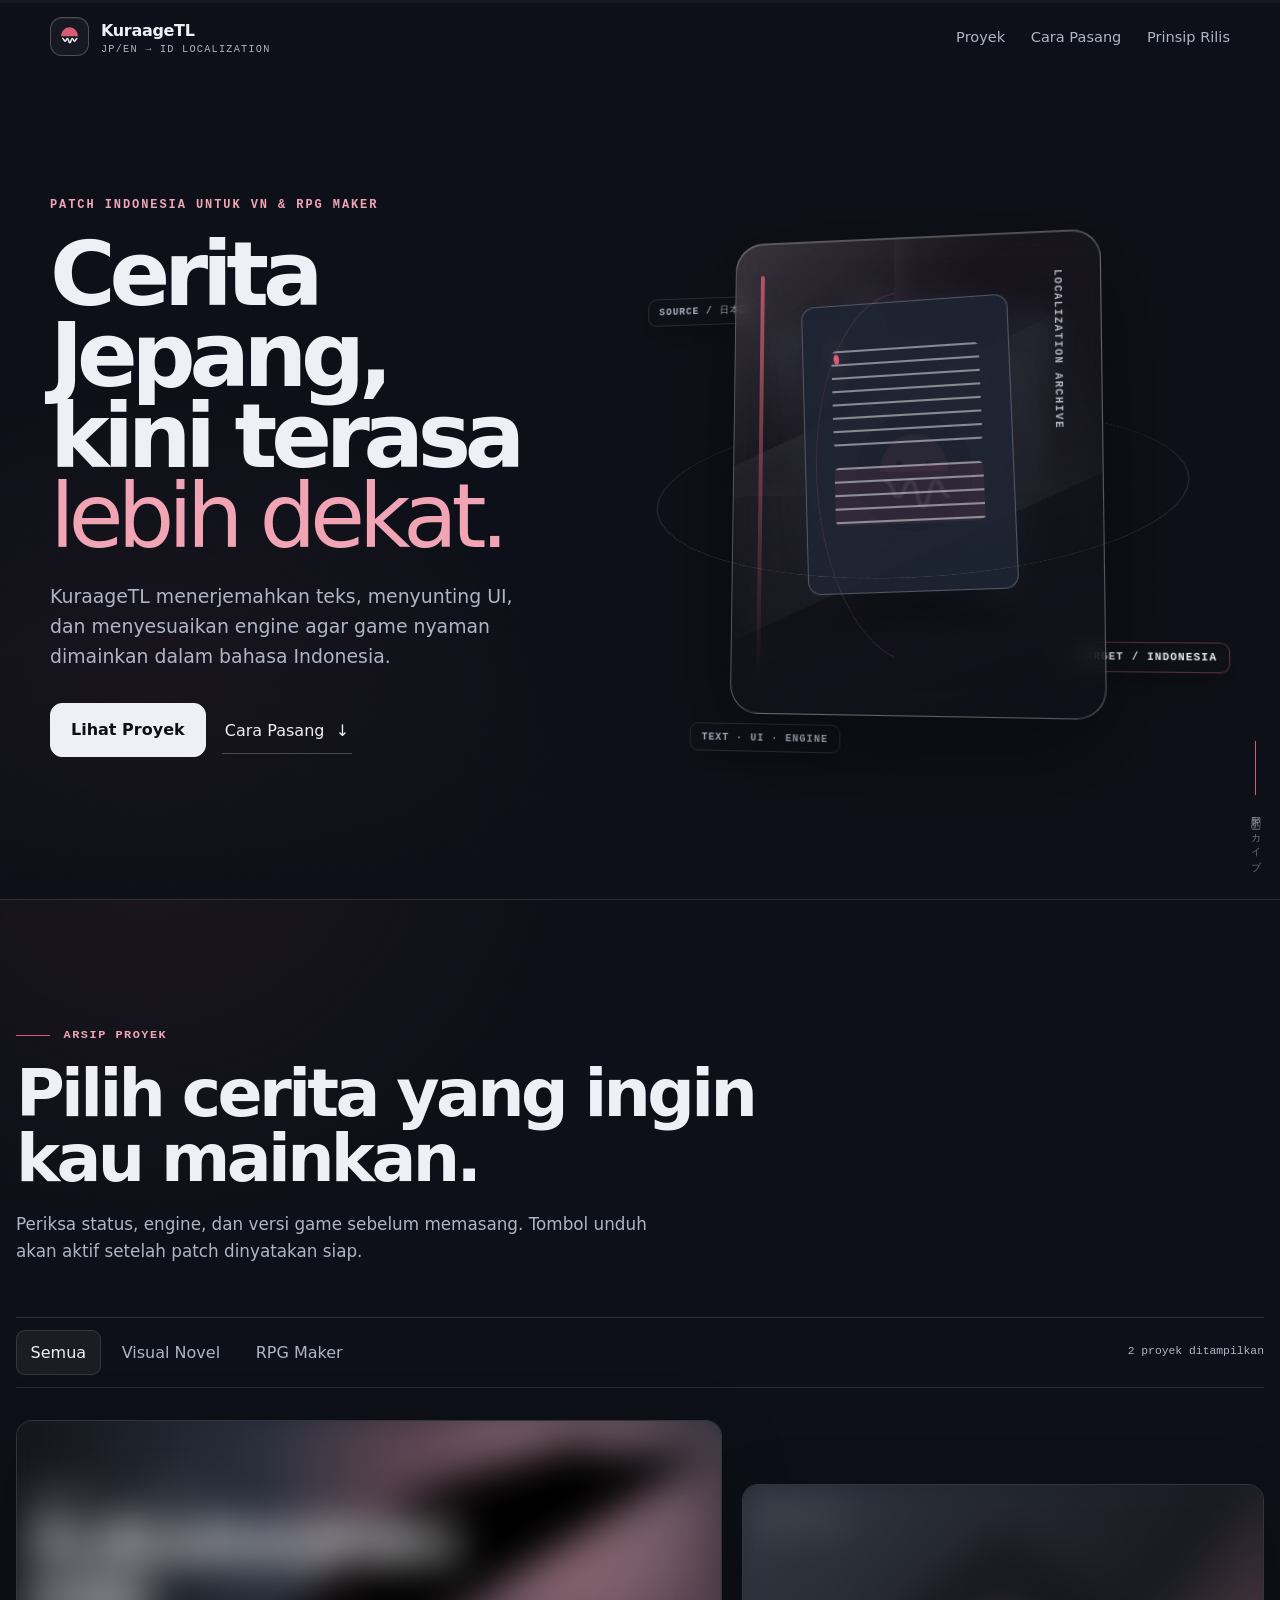
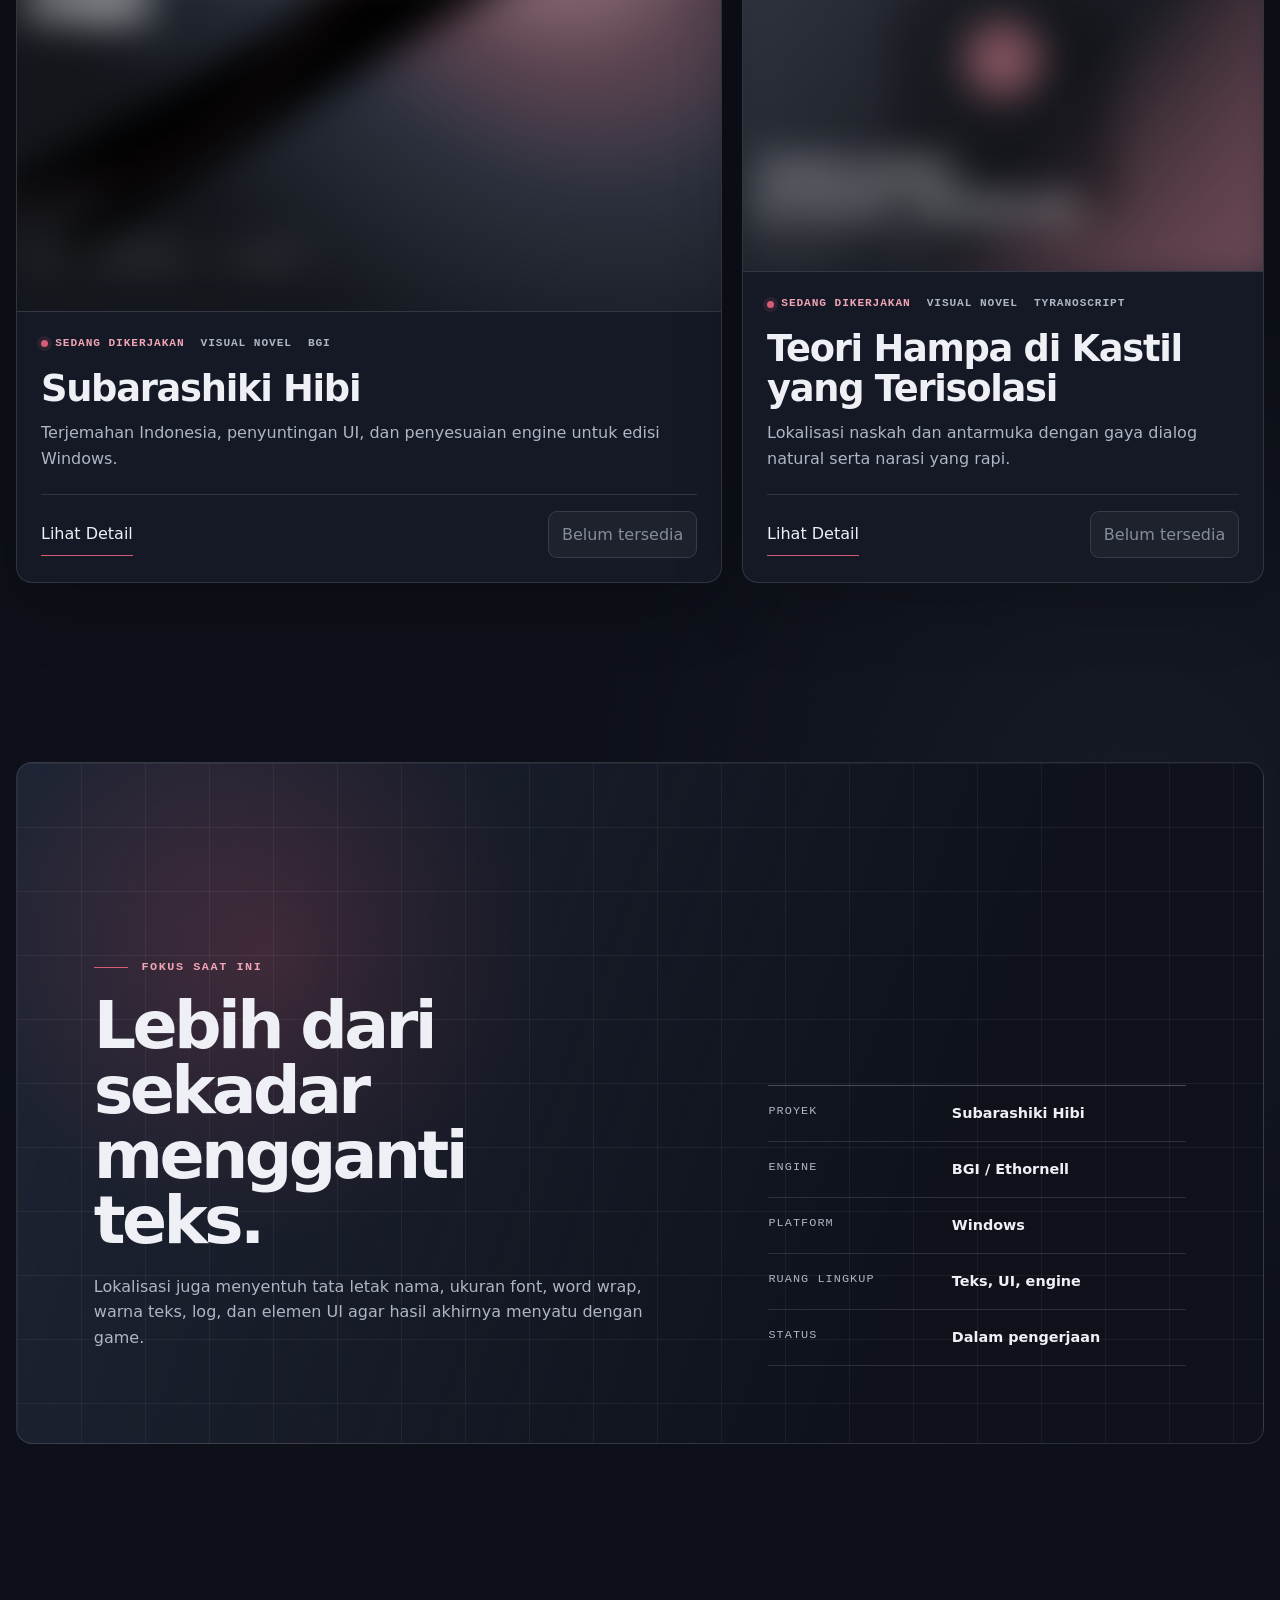
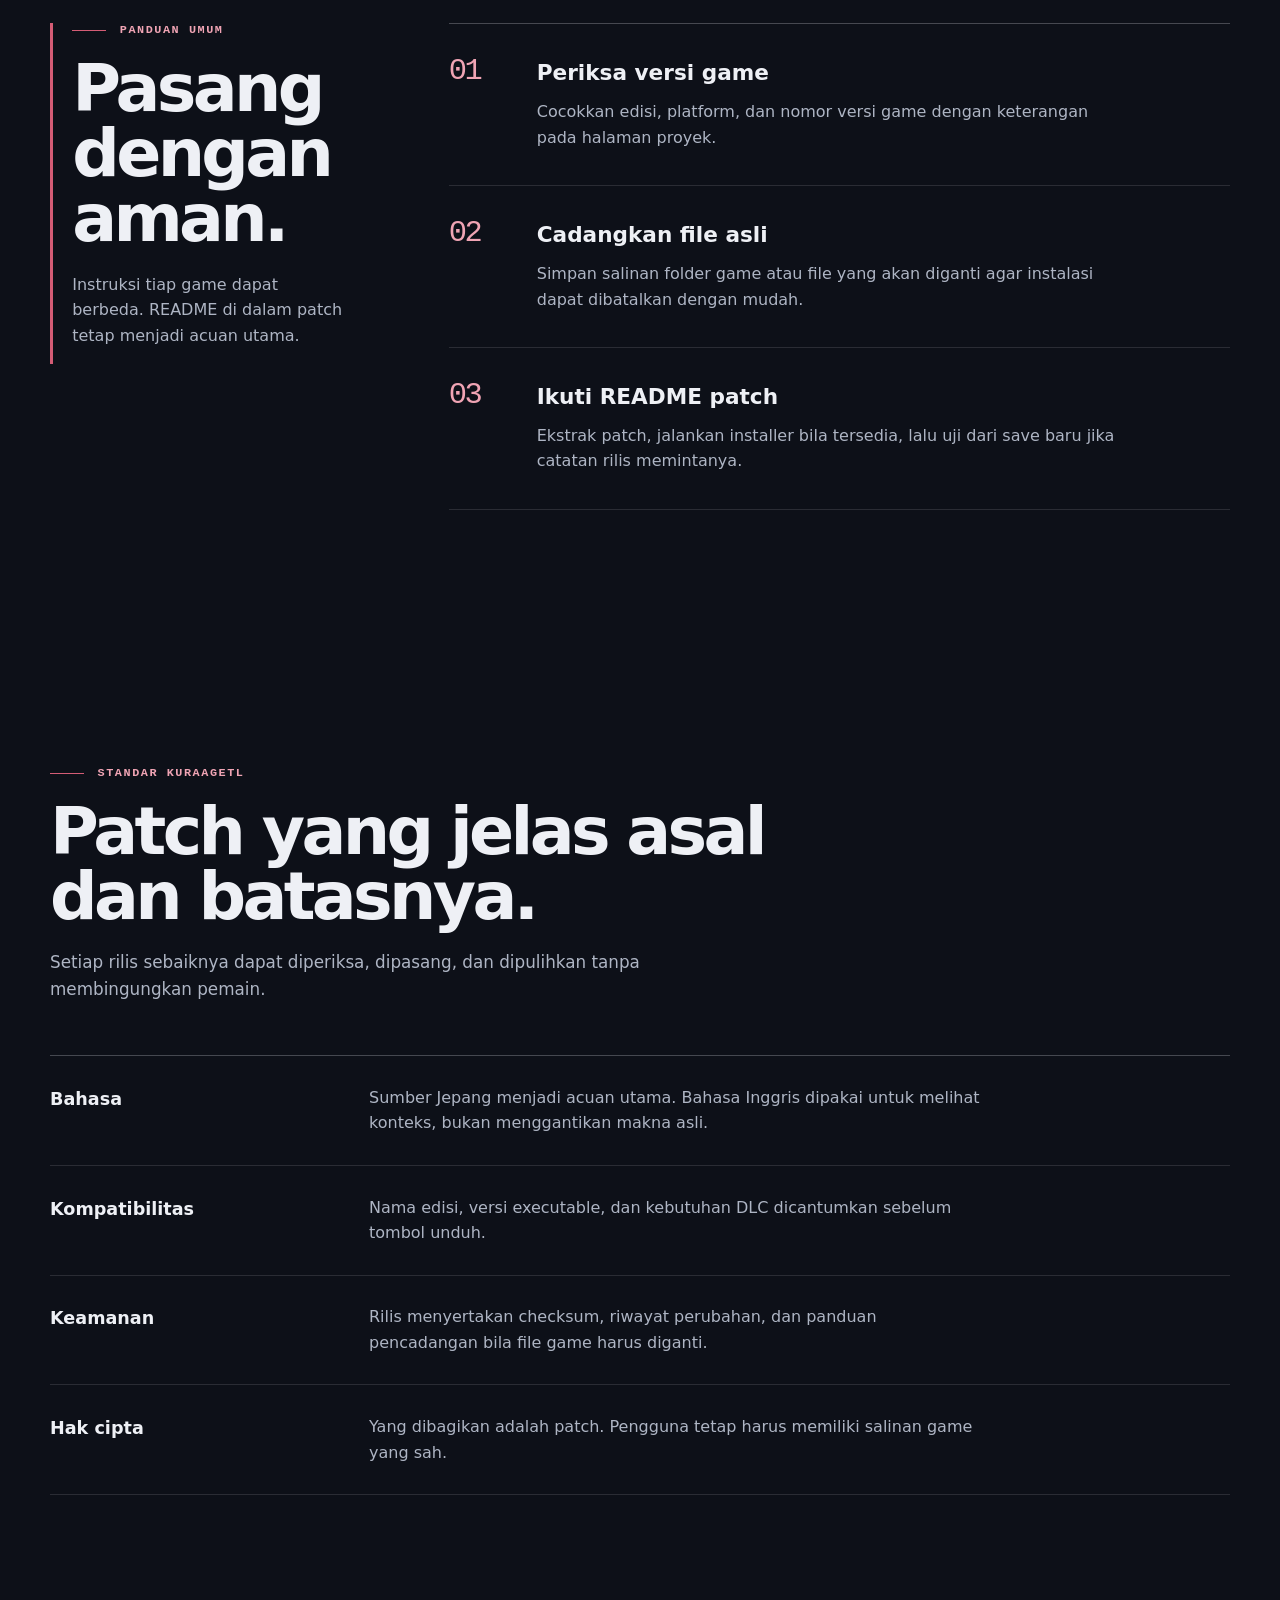
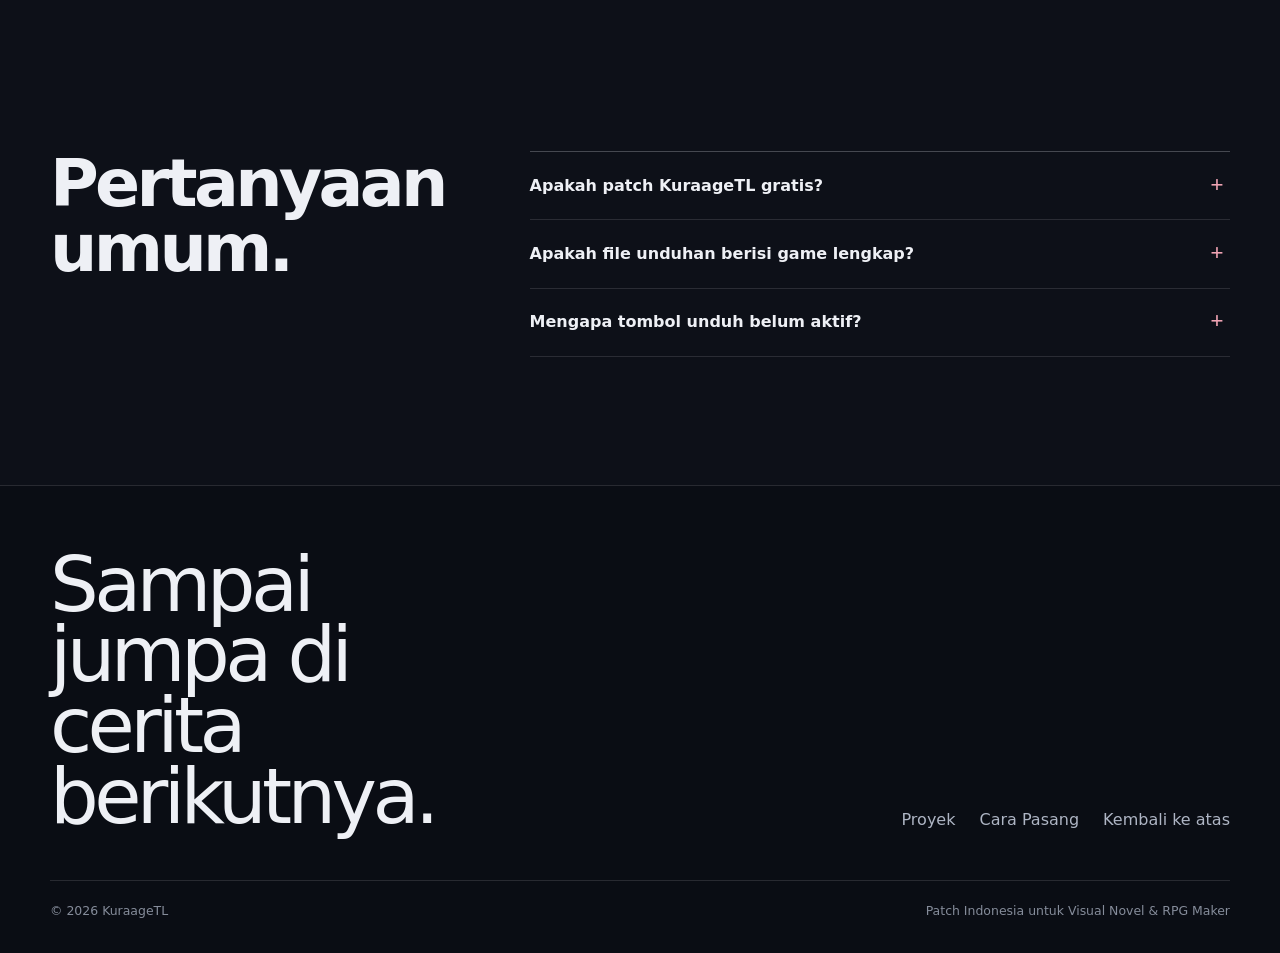
==== commit 832ce466: "Update index.html" ====
--- a/index.html
+++ b/index.html
@@ -4,10 +4,10 @@
   <meta charset="utf-8">
   <meta name="viewport" content="width=device-width, initial-scale=1">
   <meta name="theme-color" content="#0d1018">
-  <meta name="description" content="KurageTL, patch bahasa Indonesia untuk visual novel dan RPG Maker.">
-  <meta property="og:title" content="KurageTL | Patch Indonesia untuk VN & RPG Maker">
+  <meta name="description" content="KuraageTL, patch bahasa Indonesia untuk visual novel dan RPG Maker.">
+  <meta property="og:title" content="KuraageTL | Patch Indonesia untuk VN & RPG Maker">
   <meta property="og:description" content="Katalog proyek, panduan pemasangan, dan catatan rilis patch bahasa Indonesia.">
-  <title>KurageTL | Patch Indonesia</title>
+  <title>KuraageTL | Patch Indonesia</title>
   <style>
     :root {
       --ink: #0d1018;
@@ -1227,14 +1227,14 @@
 
   <header class="site-header" id="site-header">
     <div class="nav-wrap">
-      <a class="brand" href="#top" aria-label="KurageTL, kembali ke atas">
+      <a class="brand" href="#top" aria-label="KuraageTL, kembali ke atas">
         <span class="brand-mark" aria-hidden="true">
           <svg viewBox="0 0 32 32" fill="none" xmlns="http://www.w3.org/2000/svg">
             <path d="M6 15.8C6 9.84 10.48 5 16 5s10 4.84 10 10.8H6Z" fill="#D45C75"/>
             <path d="M8 18.5c1.4 0 1.4 3 2.8 3s1.4-3 2.8-3 1.4 5 2.8 5 1.4-5 2.8-5 1.4 3 2.8 3 1.4-3 2.8-3" stroke="#EEF0F5" stroke-width="1.8" stroke-linecap="round"/>
           </svg>
         </span>
-        <span class="brand-copy">KurageTL<small>JP/EN → ID Localization</small></span>
+        <span class="brand-copy">KuraageTL<small>JP/EN → ID Localization</small></span>
       </a>
 
       <button class="menu-button" type="button" aria-expanded="false" aria-controls="main-nav" aria-label="Buka menu"><span></span></button>
@@ -1257,7 +1257,7 @@
         <div class="hero-copy" data-reveal>
           <p class="eyebrow">Patch Indonesia untuk VN & RPG Maker</p>
           <h1 id="hero-title">Cerita Jepang, kini terasa <em>lebih dekat.</em></h1>
-          <p class="hero-lead">KurageTL menerjemahkan teks, menyunting UI, dan menyesuaikan engine agar game nyaman dimainkan dalam bahasa Indonesia.</p>
+          <p class="hero-lead">KuraageTL menerjemahkan teks, menyunting UI, dan menyesuaikan engine agar game nyaman dimainkan dalam bahasa Indonesia.</p>
           <div class="hero-actions">
             <a class="primary-cta" href="#proyek">Lihat Proyek</a>
             <a class="text-cta" href="#cara-pasang">Cara Pasang <span aria-hidden="true">↓</span></a>
@@ -1441,7 +1441,7 @@
 
     <section class="section" id="prinsip" aria-labelledby="principles-title">
       <div class="section-head" data-reveal>
-        <div class="section-kicker">Standar KurageTL</div>
+        <div class="section-kicker">Standar KuraageTL</div>
         <h2 id="principles-title">Patch yang jelas asal dan batasnya.</h2>
         <p>Setiap rilis sebaiknya dapat diperiksa, dipasang, dan dipulihkan tanpa membingungkan pemain.</p>
       </div>
@@ -1458,7 +1458,7 @@
         <div class="faq-intro" data-reveal><h2 id="faq-title">Pertanyaan umum.</h2></div>
         <div class="faq-list" data-reveal>
           <details>
-            <summary>Apakah patch KurageTL gratis?</summary>
+            <summary>Apakah patch KuraageTL gratis?</summary>
             <p>Halaman ini disiapkan untuk rilis patch gratis. Informasi final tetap mengikuti keterangan pada masing-masing proyek.</p>
           </details>
           <details>
@@ -1489,7 +1489,7 @@
           <a href="#top">Kembali ke atas</a>
         </nav>
       </div>
-      <div class="footer-bottom"><span>© <span id="year"></span> KurageTL</span><span>Patch Indonesia untuk Visual Novel & RPG Maker</span></div>
+      <div class="footer-bottom"><span>© <span id="year"></span> KuraageTL</span><span>Patch Indonesia untuk Visual Novel & RPG Maker</span></div>
     </div>
   </footer>
 
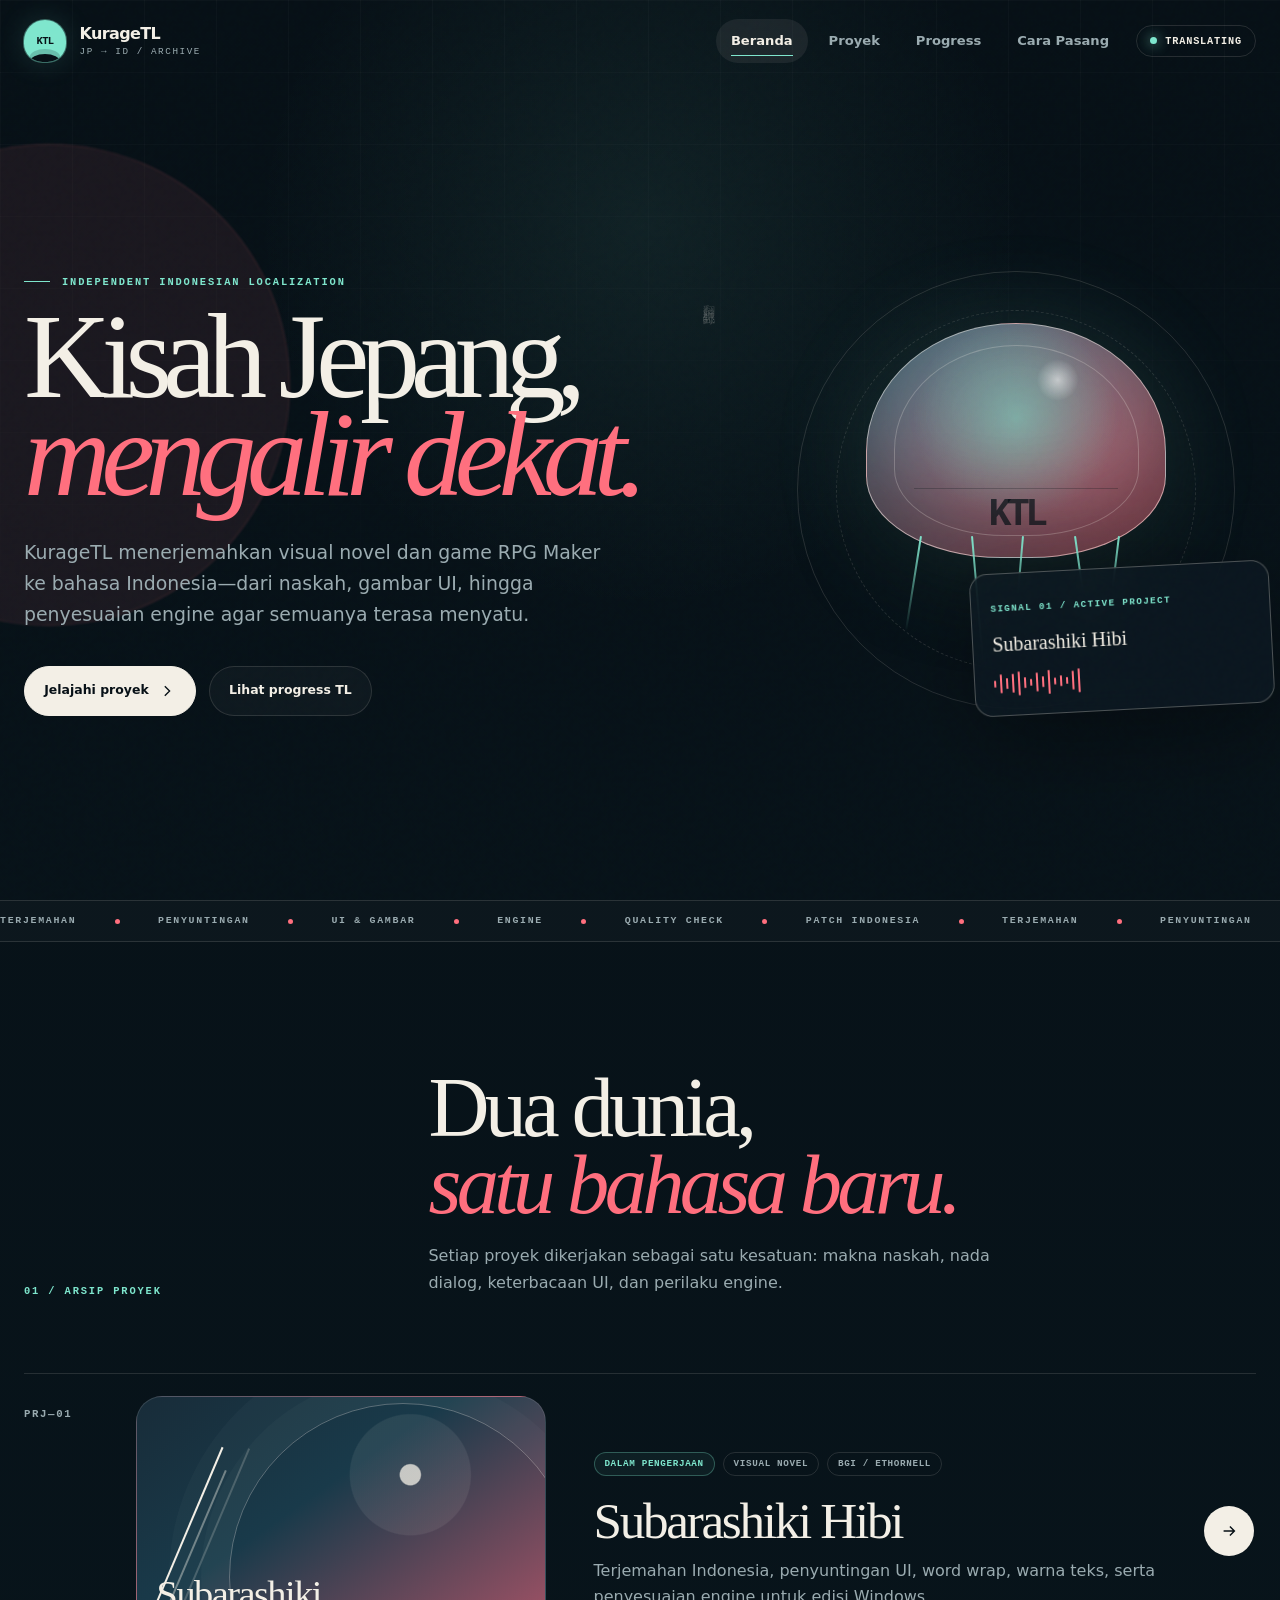
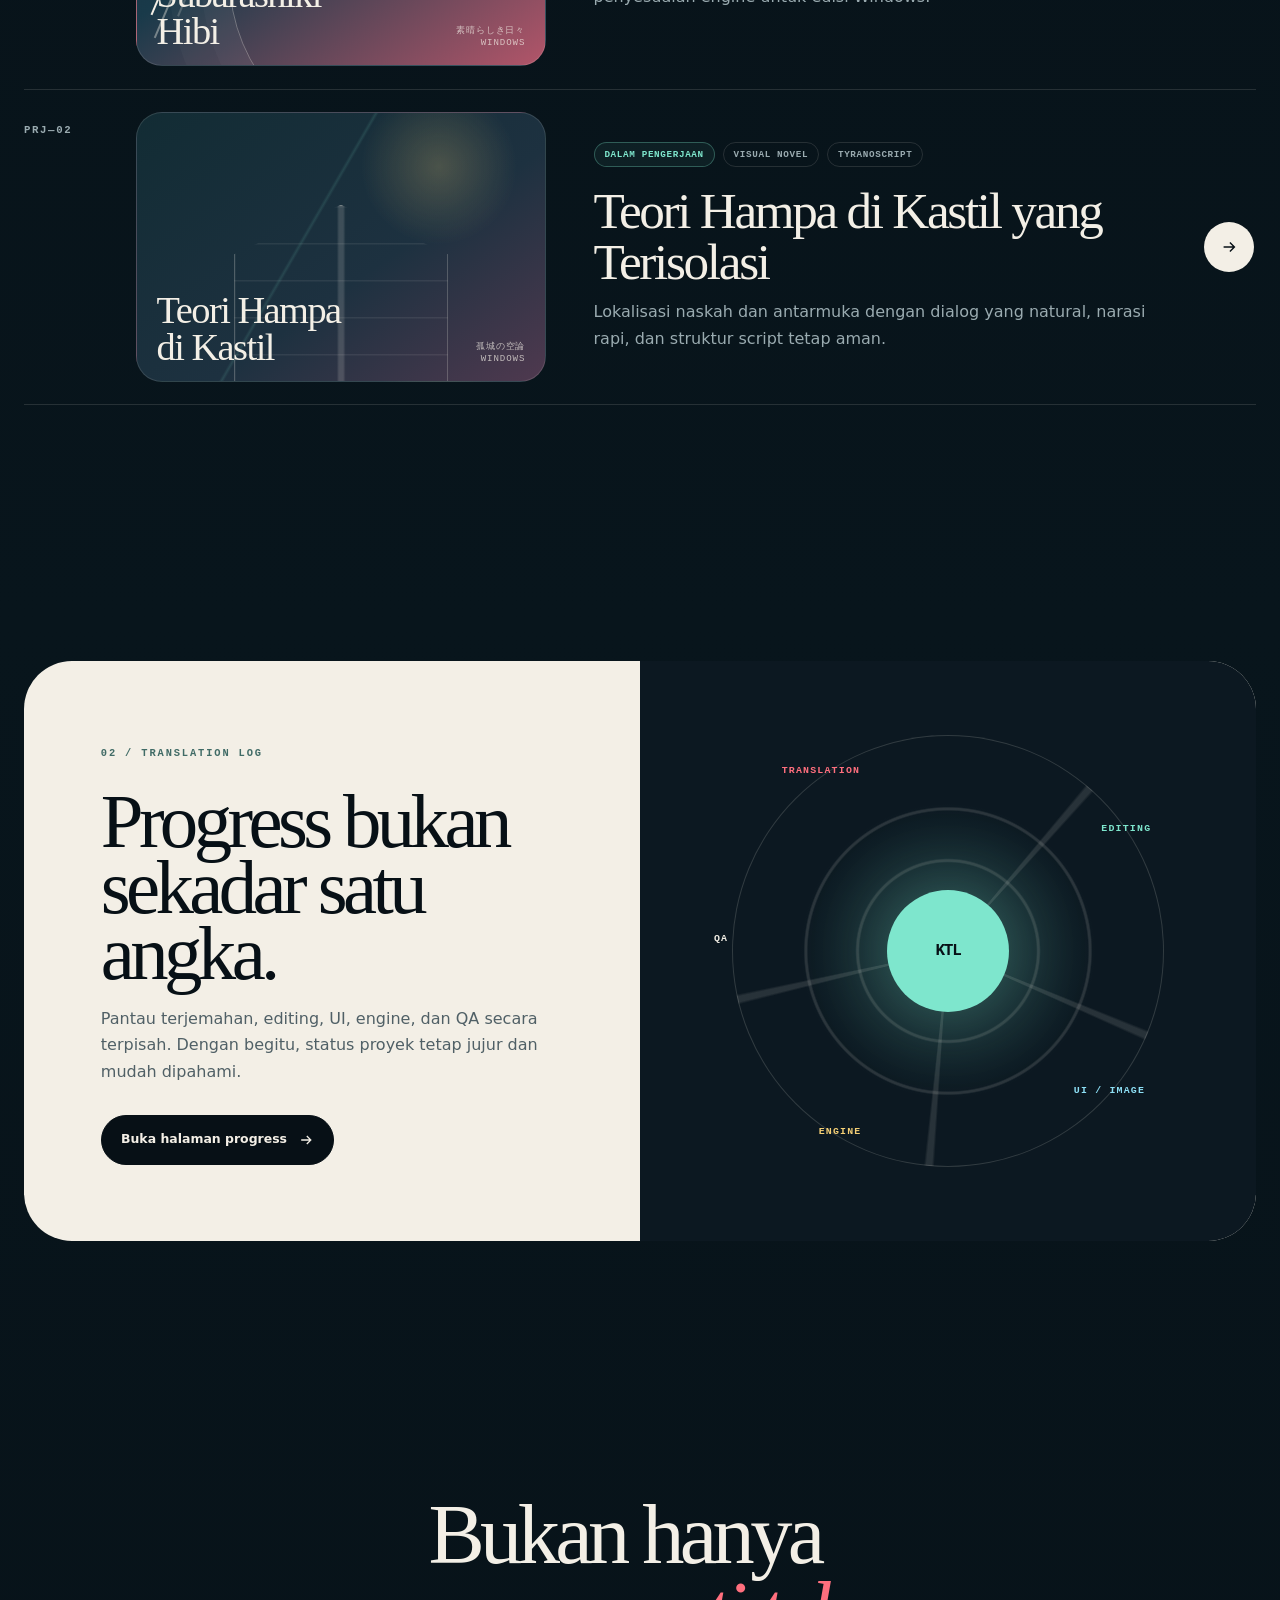
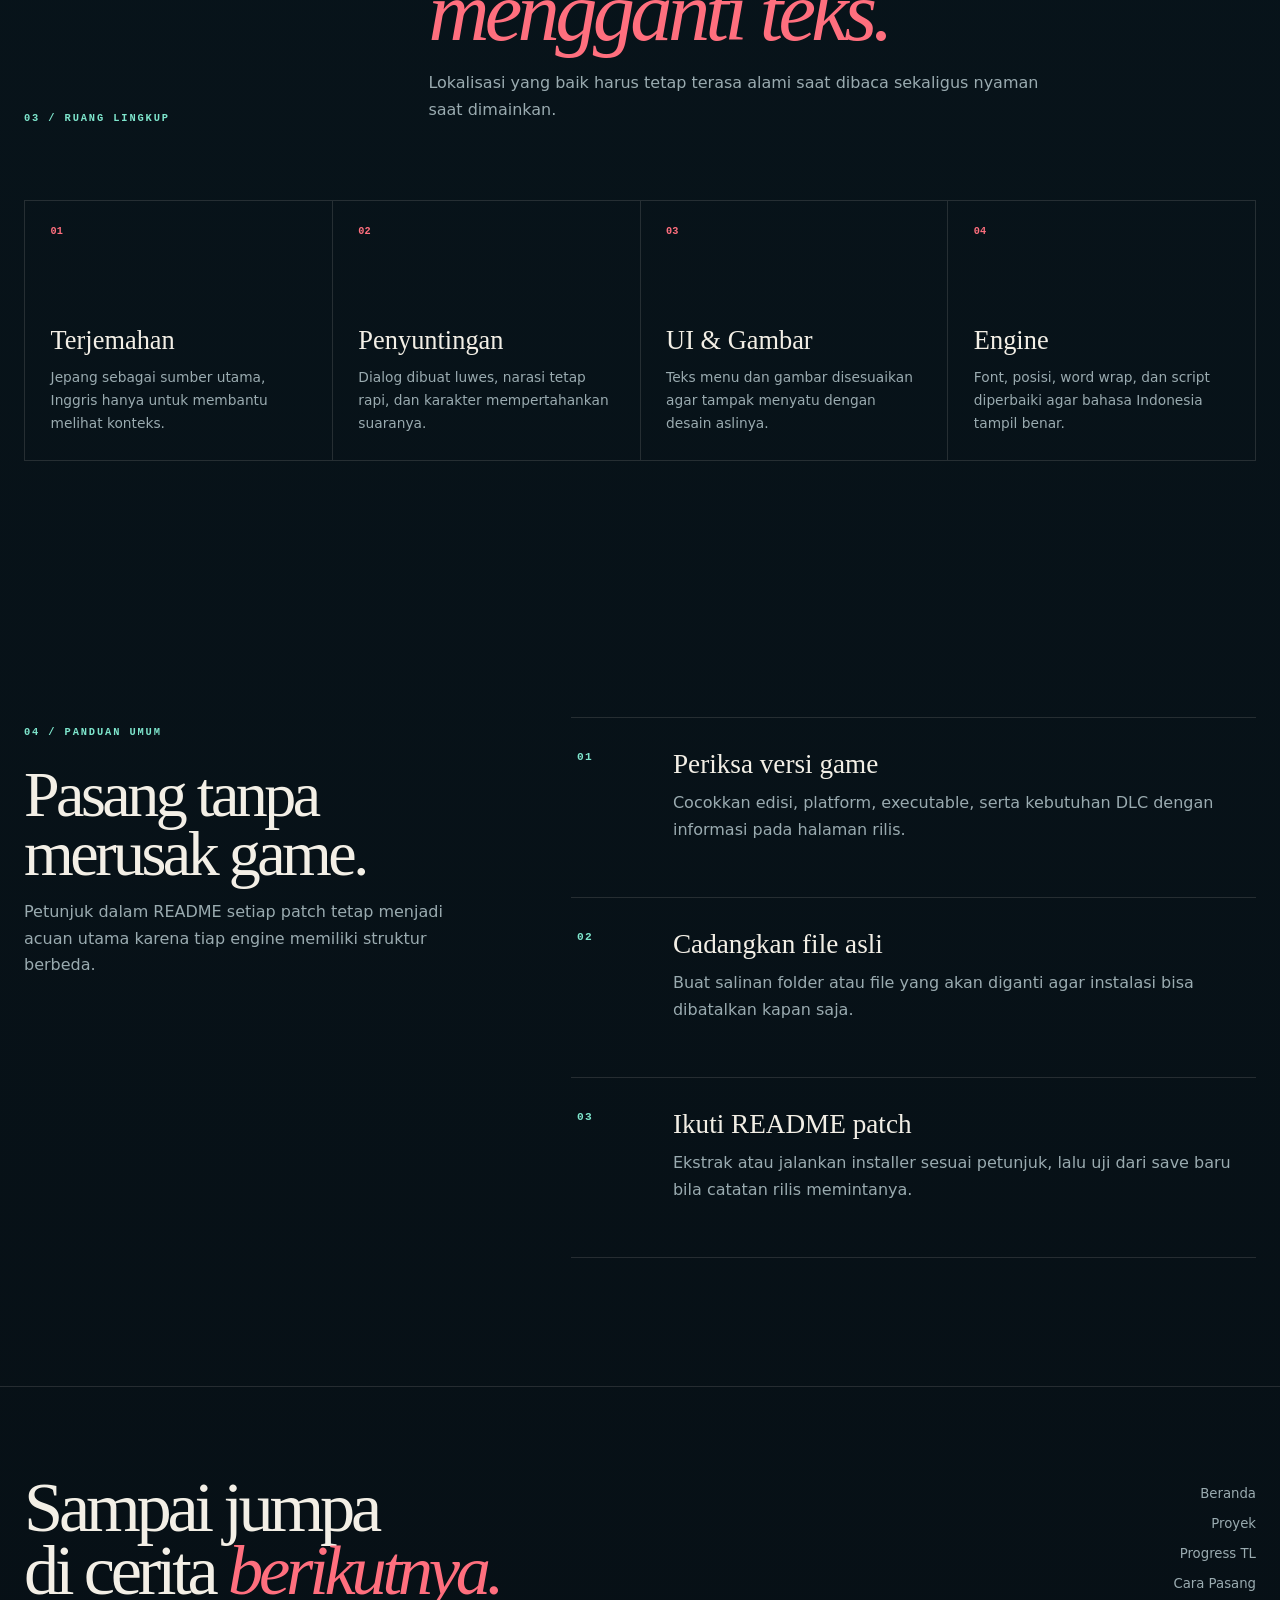
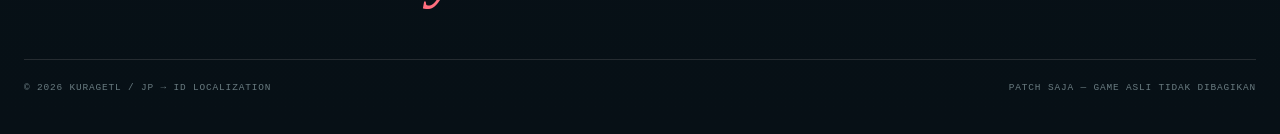
==== commit 39d0bf1d: "Add files via upload" ====
--- a/index.html
+++ b/index.html
@@ -3,1702 +3,236 @@
 <head>
   <meta charset="utf-8">
   <meta name="viewport" content="width=device-width, initial-scale=1">
-  <meta name="theme-color" content="#0d1018">
-  <meta name="description" content="KuraageTL, patch bahasa Indonesia untuk visual novel dan RPG Maker.">
-  <meta property="og:title" content="KuraageTL | Patch Indonesia untuk VN & RPG Maker">
-  <meta property="og:description" content="Katalog proyek, panduan pemasangan, dan catatan rilis patch bahasa Indonesia.">
-  <title>KuraageTL | Patch Indonesia</title>
-  <style>
-    :root {
-      --ink: #0d1018;
-      --ink-2: #141925;
-      --slate: #202737;
-      --slate-2: #2c3548;
-      --paper: #eef0f5;
-      --muted: #aeb5c4;
-      --rose: #d45c75;
-      --rose-soft: #f0a4b4;
-      --line: rgba(238, 240, 245, .13);
-      --line-strong: rgba(238, 240, 245, .25);
-      --shadow: 0 28px 90px rgba(0, 0, 0, .42);
-      --radius: 16px;
-      --page-scroll: 0;
-      --hero-progress: 0;
-      --pointer-x: 0;
-      --pointer-y: 0;
-    }
-
-    * { box-sizing: border-box; }
-
-    html {
-      scroll-behavior: smooth;
-      color-scheme: dark;
-      background: var(--ink);
-    }
-
-    body {
-      margin: 0;
-      min-width: 320px;
-      color: var(--paper);
-      background:
-        radial-gradient(circle at 12% 14%, rgba(212, 92, 117, .08), transparent 27rem),
-        radial-gradient(circle at 88% 42%, rgba(89, 101, 132, .12), transparent 34rem),
-        var(--ink);
-      font-family: "Segoe UI", "Noto Sans", "Noto Sans JP", system-ui, sans-serif;
-      line-height: 1.6;
-      overflow-x: hidden;
-      text-rendering: optimizeLegibility;
-    }
-
-    body::before {
-      content: "";
-      position: fixed;
-      inset: 0;
-      pointer-events: none;
-      z-index: 100;
-      opacity: .055;
-      background-image: url("data:image/svg+xml,%3Csvg viewBox='0 0 180 180' xmlns='http://www.w3.org/2000/svg'%3E%3Cfilter id='n'%3E%3CfeTurbulence type='fractalNoise' baseFrequency='.9' numOctaves='3' stitchTiles='stitch'/%3E%3C/filter%3E%3Crect width='100%25' height='100%25' filter='url(%23n)' opacity='.55'/%3E%3C/svg%3E");
-      mix-blend-mode: soft-light;
-    }
-
-    a { color: inherit; }
-    button, a { -webkit-tap-highlight-color: transparent; }
-    button { font: inherit; }
-
-    :focus-visible {
-      outline: 3px solid var(--rose-soft);
-      outline-offset: 4px;
-    }
-
-    .skip-link {
-      position: fixed;
-      top: 1rem;
-      left: 1rem;
-      z-index: 300;
-      padding: .7rem 1rem;
-      color: var(--ink);
-      background: var(--paper);
-      border-radius: 10px;
-      transform: translateY(-160%);
-      transition: transform .2s ease;
-    }
-
-    .skip-link:focus { transform: translateY(0); }
-
-    .scroll-progress {
-      position: fixed;
-      inset: 0 0 auto;
-      height: 3px;
-      z-index: 220;
-      background: rgba(255, 255, 255, .04);
-    }
-
-    .scroll-progress span {
-      display: block;
-      width: calc(var(--page-scroll) * 100%);
-      height: 100%;
-      background: var(--rose);
-      box-shadow: 0 0 18px rgba(212, 92, 117, .5);
-    }
-
-    .site-header {
-      position: fixed;
-      inset: 0 0 auto;
-      z-index: 200;
-      height: 74px;
-      transition: background .25s ease, border-color .25s ease, backdrop-filter .25s ease;
-      border-bottom: 1px solid transparent;
-    }
-
-    .site-header.is-scrolled,
-    .site-header.menu-open {
-      background: rgba(13, 16, 24, .82);
-      border-color: var(--line);
-      backdrop-filter: blur(20px);
-    }
-
-    .nav-wrap {
-      width: min(1180px, calc(100% - 2rem));
-      height: 100%;
-      margin: auto;
-      display: flex;
-      align-items: center;
-      justify-content: space-between;
-      gap: 2rem;
-    }
-
-    .brand {
-      display: inline-flex;
-      align-items: center;
-      gap: .75rem;
-      color: var(--paper);
-      text-decoration: none;
-      font-weight: 760;
-      letter-spacing: -.02em;
-    }
-
-    .brand-mark {
-      width: 39px;
-      aspect-ratio: 1;
-      display: grid;
-      place-items: center;
-      border: 1px solid var(--line-strong);
-      border-radius: 12px;
-      background: rgba(255, 255, 255, .04);
-      box-shadow: inset 0 1px rgba(255, 255, 255, .08);
-    }
-
-    .brand-mark svg { width: 27px; height: 27px; }
-
-    .brand small {
-      display: block;
-      color: var(--muted);
-      font: 500 .64rem/1.1 ui-monospace, "Cascadia Code", monospace;
-      letter-spacing: .12em;
-      text-transform: uppercase;
-    }
-
-    .nav-links {
-      display: flex;
-      align-items: center;
-      gap: 1.6rem;
-    }
-
-    .nav-links a {
-      position: relative;
-      color: var(--muted);
-      font-size: .91rem;
-      text-decoration: none;
-      transition: color .2s ease;
-    }
-
-    .nav-links a::after {
-      content: "";
-      position: absolute;
-      left: 0;
-      right: 100%;
-      bottom: -.45rem;
-      height: 1px;
-      background: var(--rose);
-      transition: right .25s ease;
-    }
-
-    .nav-links a:hover { color: var(--paper); }
-    .nav-links a:hover::after { right: 0; }
-
-    .nav-mature {
-      display: inline-flex;
-      align-items: center;
-      gap: .55rem;
-      min-height: 38px;
-      padding: .35rem .75rem;
-      color: var(--paper);
-      background: transparent;
-      border: 1px solid var(--line-strong);
-      border-radius: 999px;
-      cursor: pointer;
-    }
-
-    .nav-mature .switch {
-      position: relative;
-      width: 30px;
-      height: 17px;
-      background: var(--slate-2);
-      border-radius: 999px;
-      transition: background .2s ease;
-    }
-
-    .nav-mature .switch::after {
-      content: "";
-      position: absolute;
-      top: 3px;
-      left: 3px;
-      width: 11px;
-      height: 11px;
-      background: var(--paper);
-      border-radius: 50%;
-      transition: transform .2s ease;
-    }
-
-    .nav-mature[aria-pressed="true"] .switch { background: var(--rose); }
-    .nav-mature[aria-pressed="true"] .switch::after { transform: translateX(13px); }
-
-    .menu-button {
-      display: none;
-      width: 42px;
-      height: 42px;
-      color: var(--paper);
-      background: rgba(255, 255, 255, .04);
-      border: 1px solid var(--line);
-      border-radius: 12px;
-      cursor: pointer;
-    }
-
-    .menu-button span,
-    .menu-button span::before,
-    .menu-button span::after {
-      display: block;
-      width: 18px;
-      height: 1px;
-      margin: auto;
-      background: currentColor;
-      content: "";
-      transition: transform .2s ease;
-    }
-
-    .menu-button span::before { transform: translateY(-6px); }
-    .menu-button span::after { transform: translateY(5px); }
-
-    .menu-button[aria-expanded="true"] span { background: transparent; }
-    .menu-button[aria-expanded="true"] span::before { transform: rotate(45deg); }
-    .menu-button[aria-expanded="true"] span::after { transform: translateY(-1px) rotate(-45deg); }
-
-    .hero {
-      position: relative;
-      min-height: 100svh;
-      display: grid;
-      align-items: center;
-      overflow: hidden;
-      isolation: isolate;
-      border-bottom: 1px solid var(--line);
-    }
-
-    .hero::after {
-      content: "";
-      position: absolute;
-      inset: auto 0 0;
-      height: 28%;
-      z-index: -1;
-      background: linear-gradient(transparent, var(--ink));
-    }
-
-    .hero-grid {
-      width: min(1180px, calc(100% - 2rem));
-      margin: auto;
-      padding: 8.5rem 0 5rem;
-      display: grid;
-      grid-template-columns: minmax(0, .88fr) minmax(420px, 1.12fr);
-      align-items: center;
-      gap: clamp(2rem, 6vw, 7rem);
-    }
-
-    .hero-copy { position: relative; z-index: 4; }
-
-    .eyebrow {
-      margin: 0 0 1.35rem;
-      color: var(--rose-soft);
-      font: 650 .75rem/1.2 ui-monospace, "Cascadia Code", monospace;
-      letter-spacing: .16em;
-      text-transform: uppercase;
-    }
-
-    h1, h2, h3, p { margin-top: 0; }
-
-    h1 {
-      max-width: 12ch;
-      margin-bottom: 1.5rem;
-      font-size: clamp(3.6rem, 7vw, 7.3rem);
-      line-height: .9;
-      letter-spacing: -.07em;
-      font-weight: 790;
-    }
-
-    h1 em {
-      color: var(--rose-soft);
-      font-style: normal;
-      font-weight: 500;
-    }
-
-    .hero-lead {
-      max-width: 34rem;
-      margin-bottom: 2rem;
-      color: var(--muted);
-      font-size: clamp(1rem, 1.8vw, 1.18rem);
-    }
-
-    .hero-actions {
-      display: flex;
-      flex-wrap: wrap;
-      align-items: center;
-      gap: 1rem;
-    }
-
-    .primary-cta {
-      position: relative;
-      display: inline-flex;
-      align-items: center;
-      justify-content: center;
-      min-height: 52px;
-      padding: .8rem 1.25rem;
-      overflow: hidden;
-      color: var(--ink);
-      background: var(--paper);
-      border: 1px solid var(--paper);
-      border-radius: 12px;
-      text-decoration: none;
-      font-weight: 720;
-      transition: color .25s ease, transform .2s ease;
-      isolation: isolate;
-    }
-
-    .primary-cta::before {
-      content: "";
-      position: absolute;
-      inset: 0;
-      z-index: -1;
-      background: var(--rose);
-      transform: translateX(-103%);
-      transition: transform .3s cubic-bezier(.2, .8, .2, 1);
-    }
-
-    .primary-cta:hover { color: white; }
-    .primary-cta:hover::before { transform: translateX(0); }
-    .primary-cta:active { transform: translateY(1px); }
-
-    .text-cta {
-      display: inline-flex;
-      align-items: center;
-      gap: .7rem;
-      padding: .75rem .2rem .55rem;
-      color: var(--paper);
-      border-bottom: 1px solid var(--line-strong);
-      text-decoration: none;
-      transition: border-color .2s ease, gap .2s ease;
-    }
-
-    .text-cta:hover { gap: 1rem; border-color: var(--rose); }
-
-    .hero-art {
-      position: relative;
-      height: min(72vh, 650px);
-      min-height: 500px;
-      perspective: 1200px;
-      transform: translate3d(calc(var(--pointer-x) * 8px), calc(var(--pointer-y) * 8px), 0);
-      transition: transform .16s linear;
-    }
-
-    .archive-stage {
-      position: absolute;
-      inset: 4% 2%;
-      display: grid;
-      place-items: center;
-      transform-style: preserve-3d;
-      transform: rotateX(calc(5deg - var(--hero-progress) * 8deg)) rotateY(calc(-9deg + var(--hero-progress) * 22deg));
-    }
-
-    .orbit {
-      position: absolute;
-      border: 1px solid rgba(238, 240, 245, .14);
-      border-radius: 50%;
-      transform-style: preserve-3d;
-    }
-
-    .orbit-a {
-      width: 88%;
-      aspect-ratio: 1;
-      transform: rotateX(67deg) rotateZ(calc(10deg + var(--hero-progress) * 80deg));
-    }
-
-    .orbit-b {
-      width: 62%;
-      aspect-ratio: 1;
-      border-color: rgba(212, 92, 117, .24);
-      transform: rotateY(69deg) rotateZ(calc(-17deg - var(--hero-progress) * 62deg));
-    }
-
-    .orbit::before {
-      content: "";
-      position: absolute;
-      width: 9px;
-      aspect-ratio: 1;
-      top: 12%;
-      left: 16%;
-      border-radius: 50%;
-      background: var(--rose);
-      box-shadow: 0 0 24px rgba(212, 92, 117, .8);
-    }
-
-    .archive-core {
-      position: relative;
-      width: min(64%, 360px);
-      aspect-ratio: .78;
-      transform-style: preserve-3d;
-      transform: translateZ(50px) translateY(calc(var(--hero-progress) * -22px));
-    }
-
-    .glass-case {
-      position: absolute;
-      inset: 0;
-      overflow: hidden;
-      border: 1px solid rgba(238, 240, 245, .31);
-      border-radius: 28px;
-      background:
-        linear-gradient(135deg, rgba(255, 255, 255, .13), transparent 33%),
-        linear-gradient(160deg, rgba(212, 92, 117, .06), rgba(13, 16, 24, .72));
-      box-shadow: var(--shadow), inset 0 1px rgba(255, 255, 255, .2);
-      backdrop-filter: blur(12px);
-    }
-
-    .glass-case::before {
-      content: "";
-      position: absolute;
-      width: 130%;
-      height: 34%;
-      left: -20%;
-      top: 34%;
-      background: linear-gradient(90deg, transparent, rgba(255, 255, 255, .09), transparent);
-      transform: rotate(-24deg) translateY(calc(var(--hero-progress) * 100px));
-    }
-
-    .case-spine {
-      position: absolute;
-      inset: 7% auto 7% 7%;
-      width: 4px;
-      border-radius: 99px;
-      background: linear-gradient(var(--rose), transparent);
-      opacity: .8;
-    }
-
-    .case-label {
-      position: absolute;
-      top: 8%;
-      right: 9%;
-      color: var(--muted);
-      font: 600 .65rem/1.4 ui-monospace, "Cascadia Code", monospace;
-      letter-spacing: .14em;
-      writing-mode: vertical-rl;
-    }
-
-    .jelly-seal {
-      position: absolute;
-      inset: 50% auto auto 50%;
-      width: 120px;
-      height: 120px;
-      transform: translate(-50%, -50%) rotate(calc(var(--hero-progress) * 18deg));
-      filter: drop-shadow(0 16px 28px rgba(0, 0, 0, .35));
-    }
-
-    .jelly-seal svg { width: 100%; height: 100%; }
-
-    .script-sheet {
-      position: absolute;
-      width: 56%;
-      aspect-ratio: .72;
-      left: 22%;
-      top: 14%;
-      border: 1px solid var(--line-strong);
-      border-radius: 13px;
-      background: rgba(29, 35, 49, .92);
-      box-shadow: 0 18px 42px rgba(0, 0, 0, .34);
-      transform-origin: bottom center;
-    }
-
-    .script-sheet::before,
-    .script-sheet::after {
-      content: "";
-      position: absolute;
-      left: 14%;
-      right: 14%;
-      border-radius: 5px;
-      background: repeating-linear-gradient(to bottom, rgba(238, 240, 245, .5) 0 2px, transparent 2px 13px);
-    }
-
-    .script-sheet::before { top: 16%; height: 34%; }
-    .script-sheet::after { top: 57%; height: 20%; background-color: rgba(212, 92, 117, .1); }
-
-    .sheet-a { transform: translateZ(-26px) rotate(-10deg) translateX(calc(var(--hero-progress) * -48px)); }
-    .sheet-b { transform: translateZ(-12px) rotate(7deg) translateX(calc(var(--hero-progress) * 52px)); }
-    .sheet-c { transform: translateZ(8px) rotate(calc(-2deg + var(--hero-progress) * 5deg)); }
-
-    .float-tag {
-      position: absolute;
-      padding: .5rem .7rem;
-      color: var(--muted);
-      background: rgba(13, 16, 24, .7);
-      border: 1px solid var(--line);
-      border-radius: 9px;
-      backdrop-filter: blur(8px);
-      font: 550 .65rem/1 ui-monospace, "Cascadia Code", monospace;
-      letter-spacing: .1em;
-      box-shadow: 0 12px 30px rgba(0, 0, 0, .24);
-    }
-
-    .tag-jp { top: 18%; left: 1%; transform: translateY(calc(var(--hero-progress) * -30px)); }
-    .tag-id { right: 0; bottom: 18%; color: var(--paper); border-color: rgba(212, 92, 117, .4); transform: translateY(calc(var(--hero-progress) * 28px)); }
-    .tag-engine { left: 10%; bottom: 4%; transform: translateX(calc(var(--hero-progress) * 20px)); }
-
-    .side-rail {
-      position: absolute;
-      right: 1.2rem;
-      bottom: 2rem;
-      z-index: 5;
-      color: rgba(238, 240, 245, .43);
-      font: 500 .65rem/1 ui-monospace, "Cascadia Code", monospace;
-      letter-spacing: .16em;
-      writing-mode: vertical-rl;
-    }
-
-    .side-rail::before {
-      content: "";
-      display: inline-block;
-      width: 1px;
-      height: 54px;
-      margin-bottom: .75rem;
-      background: var(--rose);
-    }
-
-    main { overflow: clip; }
-
-    .section {
-      position: relative;
-      width: min(1180px, calc(100% - 2rem));
-      margin: auto;
-      padding: clamp(5rem, 10vw, 9rem) 0;
-    }
-
-    .section-wide {
-      width: min(1320px, calc(100% - 2rem));
-    }
-
-    .section-head {
-      max-width: 770px;
-      margin-bottom: 3.25rem;
-    }
-
-    .section-kicker {
-      display: flex;
-      align-items: center;
-      gap: .85rem;
-      margin-bottom: 1.15rem;
-      color: var(--rose-soft);
-      font: 650 .74rem/1.2 ui-monospace, "Cascadia Code", monospace;
-      letter-spacing: .13em;
-      text-transform: uppercase;
-    }
-
-    .section-kicker::before {
-      content: "";
-      width: 34px;
-      height: 1px;
-      background: var(--rose);
-    }
-
-    h2 {
-      margin-bottom: 1.25rem;
-      font-size: clamp(2.35rem, 5.2vw, 5rem);
-      line-height: .98;
-      letter-spacing: -.055em;
-    }
-
-    .section-head p {
-      max-width: 60ch;
-      color: var(--muted);
-      font-size: 1.05rem;
-    }
-
-    .filter-bar {
-      display: flex;
-      align-items: center;
-      justify-content: space-between;
-      gap: 1rem;
-      padding: .75rem 0;
-      margin-bottom: 2rem;
-      border-top: 1px solid var(--line);
-      border-bottom: 1px solid var(--line);
-    }
-
-    .filters { display: flex; flex-wrap: wrap; gap: .4rem; }
-
-    .filter-button {
-      padding: .55rem .85rem;
-      color: var(--muted);
-      background: transparent;
-      border: 1px solid transparent;
-      border-radius: 9px;
-      cursor: pointer;
-      transition: color .2s ease, background .2s ease, border-color .2s ease;
-    }
-
-    .filter-button:hover { color: var(--paper); }
-
-    .filter-button[aria-pressed="true"] {
-      color: var(--paper);
-      background: rgba(255, 255, 255, .055);
-      border-color: var(--line);
-    }
-
-    .filter-note {
-      color: var(--muted);
-      font: 500 .71rem/1.4 ui-monospace, "Cascadia Code", monospace;
-    }
-
-    .project-grid {
-      display: grid;
-      grid-template-columns: minmax(0, 1.15fr) minmax(320px, .85fr);
-      gap: 1.25rem;
-    }
-
-    .project-card {
-      position: relative;
-      min-height: 560px;
-      display: grid;
-      grid-template-rows: minmax(260px, 1fr) auto;
-      overflow: hidden;
-      border: 1px solid var(--line);
-      border-radius: var(--radius);
-      background: var(--ink-2);
-      box-shadow: 0 20px 70px rgba(0, 0, 0, .2);
-      transition: border-color .25s ease, transform .25s ease;
-    }
-
-    .project-card:nth-child(2) { min-height: 500px; margin-top: 4rem; }
-    .project-card:hover { border-color: rgba(212, 92, 117, .48); transform: translateY(-4px); }
-    .project-card.is-hidden { display: none; }
-
-    .project-cover {
-      position: relative;
-      min-height: 300px;
-      overflow: hidden;
-      border-bottom: 1px solid var(--line);
-      background: #171c28;
-    }
-
-    .project-cover svg {
-      width: 100%;
-      height: 100%;
-      min-height: 300px;
-      display: block;
-      transition: filter .35s ease, transform .5s cubic-bezier(.2, .8, .2, 1);
-    }
-
-    .project-card:hover .project-cover svg { transform: scale(1.025); }
-
-    .project-card[data-mature="false"] .project-cover svg {
-      filter: blur(18px) saturate(.55);
-      transform: scale(1.08);
-    }
-
-    body.mature-on .project-card[data-mature="false"] .project-cover svg {
-      filter: none;
-      transform: scale(1);
-    }
-
-    .mature-cover {
-      position: absolute;
-      inset: 0;
-      z-index: 3;
-      display: grid;
-      place-items: center;
-      background: rgba(13, 16, 24, .28);
-      transition: opacity .25s ease, visibility .25s ease;
-    }
-
-    .mature-cover span {
-      display: inline-flex;
-      align-items: center;
-      gap: .55rem;
-      padding: .75rem 1rem;
-      color: var(--paper);
-      background: rgba(13, 16, 24, .8);
-      border: 1px solid rgba(238, 240, 245, .28);
-      border-radius: 999px;
-      backdrop-filter: blur(12px);
-      font-size: .86rem;
-    }
-
-    body.mature-on .mature-cover { opacity: 0; visibility: hidden; }
-
-    .project-body { padding: 1.5rem; }
-
-    .project-meta {
-      display: flex;
-      flex-wrap: wrap;
-      align-items: center;
-      gap: .6rem 1rem;
-      margin-bottom: 1.1rem;
-      color: var(--muted);
-      font: 550 .7rem/1.4 ui-monospace, "Cascadia Code", monospace;
-      letter-spacing: .08em;
-      text-transform: uppercase;
-    }
-
-    .status {
-      display: inline-flex;
-      align-items: center;
-      gap: .45rem;
-      color: var(--rose-soft);
-    }
-
-    .status::before {
-      content: "";
-      width: 7px;
-      height: 7px;
-      border-radius: 50%;
-      background: var(--rose);
-      box-shadow: 0 0 0 4px rgba(212, 92, 117, .12);
-    }
-
-    .project-card h3 {
-      margin-bottom: .7rem;
-      font-size: clamp(1.55rem, 3vw, 2.3rem);
-      line-height: 1.08;
-      letter-spacing: -.035em;
-    }
-
-    .project-card p { color: var(--muted); }
-
-    .project-actions {
-      display: flex;
-      align-items: center;
-      justify-content: space-between;
-      gap: 1rem;
-      margin-top: 1.4rem;
-      padding-top: 1rem;
-      border-top: 1px solid var(--line);
-    }
-
-    .detail-button {
-      padding: .55rem 0;
-      color: var(--paper);
-      background: transparent;
-      border: 0;
-      border-bottom: 1px solid var(--rose);
-      cursor: pointer;
-    }
-
-    .download-button {
-      padding: .62rem .8rem;
-      color: #858c9a;
-      background: rgba(255, 255, 255, .04);
-      border: 1px solid var(--line);
-      border-radius: 9px;
-      cursor: not-allowed;
-    }
-
-    .empty-state {
-      display: none;
-      grid-column: 1 / -1;
-      min-height: 280px;
-      padding: 3rem;
-      place-items: center;
-      text-align: center;
-      border: 1px dashed var(--line-strong);
-      border-radius: var(--radius);
-      background: rgba(255, 255, 255, .02);
-    }
-
-    .empty-state.is-visible { display: grid; }
-    .empty-state strong { display: block; margin-bottom: .5rem; font-size: 1.3rem; }
-    .empty-state p { margin: 0; color: var(--muted); }
-
-    .spotlight-shell {
-      width: min(1320px, calc(100% - 2rem));
-      margin: clamp(2rem, 4vw, 5rem) auto;
-      border: 1px solid var(--line);
-      border-radius: var(--radius);
-      overflow: hidden;
-      background:
-        linear-gradient(110deg, rgba(13, 16, 24, .14), rgba(13, 16, 24, .92) 72%),
-        radial-gradient(circle at 20% 28%, rgba(212, 92, 117, .34), transparent 18rem),
-        #212839;
-    }
-
-    .spotlight {
-      min-height: 680px;
-      padding: clamp(2rem, 6vw, 6rem);
-      display: grid;
-      grid-template-columns: minmax(0, 1.2fr) minmax(280px, .8fr);
-      align-items: end;
-      gap: 3rem;
-      background-image:
-        linear-gradient(rgba(238, 240, 245, .055) 1px, transparent 1px),
-        linear-gradient(90deg, rgba(238, 240, 245, .055) 1px, transparent 1px);
-      background-size: 64px 64px;
-    }
-
-    .spotlight-copy h2 { max-width: 10ch; }
-    .spotlight-copy p { max-width: 55ch; color: var(--muted); }
-
-    .engine-table { border-top: 1px solid var(--line-strong); }
-
-    .engine-row {
-      display: grid;
-      grid-template-columns: 1fr 1.4fr;
-      gap: 1rem;
-      padding: 1rem 0;
-      border-bottom: 1px solid var(--line);
-      font-size: .9rem;
-    }
-
-    .engine-row span:first-child {
-      color: var(--muted);
-      font-family: ui-monospace, "Cascadia Code", monospace;
-      font-size: .74rem;
-      text-transform: uppercase;
-      letter-spacing: .09em;
-    }
-
-    .install-layout {
-      display: grid;
-      grid-template-columns: minmax(230px, .55fr) minmax(0, 1.45fr);
-      gap: clamp(2rem, 8vw, 8rem);
-      align-items: start;
-    }
-
-    .install-aside {
-      position: sticky;
-      top: 110px;
-      padding-left: 1.2rem;
-      border-left: 3px solid var(--rose);
-    }
-
-    .install-aside p { color: var(--muted); }
-
-    .timeline { border-top: 1px solid var(--line-strong); }
-
-    .timeline-step {
-      position: relative;
-      display: grid;
-      grid-template-columns: 72px 1fr;
-      gap: 1rem;
-      padding: 2rem 0 2.2rem;
-      border-bottom: 1px solid var(--line);
-    }
-
-    .timeline-step .number {
-      color: var(--rose-soft);
-      font: 500 1.9rem/1 ui-monospace, "Cascadia Code", monospace;
-      letter-spacing: -.08em;
-    }
-
-    .timeline-step h3 { margin-bottom: .5rem; font-size: 1.35rem; }
-    .timeline-step p { max-width: 58ch; margin: 0; color: var(--muted); }
-
-    .mature-policy {
-      display: grid;
-      grid-template-columns: minmax(0, 1fr) minmax(0, 1fr);
-      overflow: hidden;
-      border: 1px solid var(--line);
-      border-radius: var(--radius);
-      background: var(--ink-2);
-    }
-
-    .policy-art {
-      position: relative;
-      min-height: 520px;
-      display: grid;
-      place-items: center;
-      overflow: hidden;
-      background:
-        radial-gradient(circle at 50% 45%, rgba(212, 92, 117, .25), transparent 22rem),
-        repeating-linear-gradient(135deg, rgba(238, 240, 245, .04) 0 1px, transparent 1px 18px),
-        var(--slate);
-    }
-
-    .policy-art::before {
-      content: "18+";
-      color: transparent;
-      font-size: clamp(8rem, 22vw, 18rem);
-      line-height: 1;
-      font-weight: 800;
-      letter-spacing: -.12em;
-      -webkit-text-stroke: 1px rgba(238, 240, 245, .18);
-      transform: rotate(-8deg);
-    }
-
-    .policy-art span {
-      position: absolute;
-      padding: .7rem 1rem;
-      background: rgba(13, 16, 24, .78);
-      border: 1px solid var(--line-strong);
-      border-radius: 999px;
-      backdrop-filter: blur(10px);
-      font: 600 .72rem/1 ui-monospace, "Cascadia Code", monospace;
-      letter-spacing: .11em;
-    }
-
-    .policy-copy {
-      padding: clamp(2.3rem, 6vw, 5rem);
-      display: flex;
-      flex-direction: column;
-      justify-content: center;
-    }
-
-    .policy-copy h2 { font-size: clamp(2.4rem, 4.6vw, 4.5rem); }
-    .policy-copy > p { color: var(--muted); }
-
-    .policy-list {
-      margin: 1.4rem 0 2rem;
-      padding: 0;
-      list-style: none;
-      border-top: 1px solid var(--line);
-    }
-
-    .policy-list li {
-      display: grid;
-      grid-template-columns: 22px 1fr;
-      gap: .75rem;
-      padding: .9rem 0;
-      border-bottom: 1px solid var(--line);
-      color: var(--muted);
-    }
-
-    .policy-list b { color: var(--rose-soft); }
-
-    .policy-toggle {
-      align-self: flex-start;
-      padding: .75rem 1rem;
-      color: var(--paper);
-      background: transparent;
-      border: 1px solid var(--rose);
-      border-radius: 10px;
-      cursor: pointer;
-      transition: background .2s ease, color .2s ease;
-    }
-
-    .policy-toggle:hover { color: var(--ink); background: var(--rose-soft); }
-
-    .principles {
-      border-top: 1px solid var(--line-strong);
-    }
-
-    .principle {
-      display: grid;
-      grid-template-columns: .5fr 1.5fr;
-      gap: 2rem;
-      padding: 1.8rem 0;
-      border-bottom: 1px solid var(--line);
-    }
-
-    .principle h3 { margin: 0; font-size: 1.1rem; }
-    .principle p { max-width: 60ch; margin: 0; color: var(--muted); }
-
-    .faq-grid {
-      display: grid;
-      grid-template-columns: minmax(220px, .7fr) minmax(0, 1.3fr);
-      gap: clamp(2rem, 8vw, 8rem);
-    }
-
-    .faq-intro h2 { position: sticky; top: 110px; }
-
-    .faq-list { border-top: 1px solid var(--line-strong); }
-
-    details { border-bottom: 1px solid var(--line); }
-
-    summary {
-      position: relative;
-      padding: 1.3rem 3rem 1.3rem 0;
-      cursor: pointer;
-      list-style: none;
-      font-weight: 650;
-    }
-
-    summary::-webkit-details-marker { display: none; }
-
-    summary::after {
-      content: "+";
-      position: absolute;
-      right: .4rem;
-      top: 50%;
-      color: var(--rose-soft);
-      font: 400 1.4rem/1 ui-monospace, monospace;
-      transform: translateY(-50%);
-      transition: transform .2s ease;
-    }
-
-    details[open] summary::after { transform: translateY(-50%) rotate(45deg); }
-    details p { max-width: 62ch; padding: 0 2rem 1.35rem 0; color: var(--muted); }
-
-    .site-footer {
-      padding: 4rem 0 2rem;
-      border-top: 1px solid var(--line);
-      background: #0a0d14;
-    }
-
-    .footer-wrap {
-      width: min(1180px, calc(100% - 2rem));
-      margin: auto;
-    }
-
-    .footer-main {
-      display: flex;
-      align-items: flex-end;
-      justify-content: space-between;
-      gap: 2rem;
-      padding-bottom: 3rem;
-    }
-
-    .footer-title {
-      max-width: 9ch;
-      margin: 0;
-      font-size: clamp(2.6rem, 6vw, 5.4rem);
-      line-height: .92;
-      letter-spacing: -.06em;
-    }
-
-    .footer-links {
-      display: flex;
-      flex-wrap: wrap;
-      justify-content: flex-end;
-      gap: 1rem 1.5rem;
-    }
-
-    .footer-links a { color: var(--muted); text-decoration: none; }
-    .footer-links a:hover { color: var(--paper); }
-
-    .footer-bottom {
-      display: flex;
-      justify-content: space-between;
-      gap: 1rem;
-      padding-top: 1.25rem;
-      border-top: 1px solid var(--line);
-      color: #858c9a;
-      font-size: .78rem;
-    }
-
-    [data-reveal] {
-      transform: translateY(20px);
-      transition: transform .7s cubic-bezier(.2, .75, .2, 1);
-    }
-
-    [data-reveal].is-visible { transform: translateY(0); }
-
-    dialog {
-      width: min(560px, calc(100% - 2rem));
-      max-height: calc(100svh - 2rem);
-      padding: 0;
-      color: var(--paper);
-      background: var(--ink-2);
-      border: 1px solid var(--line-strong);
-      border-radius: var(--radius);
-      box-shadow: 0 34px 120px rgba(0, 0, 0, .64);
-    }
-
-    dialog::backdrop {
-      background: rgba(5, 7, 11, .78);
-      backdrop-filter: blur(8px);
-    }
-
-    .dialog-inner { padding: clamp(1.5rem, 5vw, 2.5rem); }
-
-    .dialog-icon {
-      width: 52px;
-      height: 52px;
-      margin-bottom: 1.25rem;
-      display: grid;
-      place-items: center;
-      color: var(--rose-soft);
-      background: rgba(212, 92, 117, .11);
-      border: 1px solid rgba(212, 92, 117, .35);
-      border-radius: 14px;
-      font-weight: 800;
-    }
-
-    dialog h2 { margin-bottom: .85rem; font-size: clamp(1.8rem, 5vw, 2.6rem); }
-    dialog p { color: var(--muted); }
-
-    .dialog-actions {
-      display: flex;
-      flex-wrap: wrap;
-      gap: .75rem;
-      margin-top: 1.6rem;
-    }
-
-    .dialog-confirm,
-    .dialog-cancel {
-      min-height: 45px;
-      padding: .65rem 1rem;
-      border-radius: 10px;
-      cursor: pointer;
-    }
-
-    .dialog-confirm { color: var(--ink); background: var(--paper); border: 1px solid var(--paper); font-weight: 700; }
-    .dialog-confirm:hover { background: var(--rose-soft); border-color: var(--rose-soft); }
-    .dialog-cancel { color: var(--paper); background: transparent; border: 1px solid var(--line-strong); }
-
-    .detail-meta {
-      display: grid;
-      grid-template-columns: 1fr 1fr;
-      gap: 1px;
-      margin: 1.5rem 0;
-      overflow: hidden;
-      border: 1px solid var(--line);
-      border-radius: 12px;
-      background: var(--line);
-    }
-
-    .detail-meta div { padding: .9rem; background: var(--ink-2); }
-    .detail-meta small { display: block; color: var(--muted); font: 500 .67rem/1.3 ui-monospace, monospace; text-transform: uppercase; letter-spacing: .09em; }
-
-    .noscript {
-      padding: .8rem 1rem;
-      color: var(--ink);
-      background: var(--rose-soft);
-      text-align: center;
-    }
-
-    @media (max-width: 900px) {
-      .menu-button { display: block; }
-
-      .nav-links {
-        position: absolute;
-        inset: 74px 0 auto;
-        display: grid;
-        padding: 1rem;
-        background: rgba(13, 16, 24, .96);
-        border-bottom: 1px solid var(--line);
-        transform: translateY(-130%);
-        visibility: hidden;
-        transition: transform .25s ease, visibility .25s ease;
-      }
-
-      .site-header.menu-open .nav-links { transform: translateY(0); visibility: visible; }
-      .nav-links a { padding: .75rem 0; }
-      .nav-mature { justify-self: start; }
-
-      .hero-grid {
-        grid-template-columns: 1fr;
-        padding-top: 7rem;
-        gap: 1rem;
-      }
-
-      h1 { font-size: clamp(3.3rem, 14vw, 6.4rem); }
-      .hero-art { height: 54vh; min-height: 430px; }
-      .side-rail { display: none; }
-
-      .project-grid { grid-template-columns: 1fr; }
-      .project-card:nth-child(2) { margin-top: 0; }
-      .spotlight { grid-template-columns: 1fr; min-height: 620px; }
-      .install-layout { grid-template-columns: 1fr; }
-      .install-aside { position: static; }
-      .mature-policy { grid-template-columns: 1fr; }
-      .policy-art { min-height: 320px; }
-      .faq-grid { grid-template-columns: 1fr; }
-      .faq-intro h2 { position: static; }
-    }
-
-    @media (max-width: 620px) {
-      .nav-wrap { width: min(100% - 1.25rem, 1180px); }
-      .brand-copy { display: none; }
-      .section, .section-wide, .spotlight-shell { width: min(100% - 1.25rem, 1180px); }
-      .hero-grid { width: min(100% - 1.25rem, 1180px); }
-      h1 { font-size: clamp(3.1rem, 17vw, 5rem); }
-      .hero-actions { align-items: stretch; flex-direction: column; }
-      .primary-cta, .text-cta { justify-content: center; }
-      .hero-art { min-height: 370px; height: 47vh; }
-      .archive-core { width: min(68%, 270px); }
-      .filter-bar { align-items: flex-start; flex-direction: column; }
-      .filter-note { display: none; }
-      .project-card { min-height: 520px; }
-      .spotlight { padding: 2rem 1.25rem; }
-      .engine-row { grid-template-columns: 1fr; gap: .25rem; }
-      .timeline-step { grid-template-columns: 48px 1fr; }
-      .policy-copy { padding: 2rem 1.25rem; }
-      .principle { grid-template-columns: 1fr; gap: .5rem; }
-      .footer-main { align-items: flex-start; flex-direction: column; }
-      .footer-links { justify-content: flex-start; }
-      .footer-bottom { flex-direction: column; }
-      .detail-meta { grid-template-columns: 1fr; }
-    }
-
-    @media (prefers-reduced-motion: reduce) {
-      html { scroll-behavior: auto; }
-      *, *::before, *::after {
-        animation-duration: .01ms !important;
-        animation-iteration-count: 1 !important;
-        transition-duration: .01ms !important;
-      }
-      .archive-stage, .hero-art, .script-sheet, .orbit { transform: none !important; }
-      [data-reveal] { transform: none; }
-    }
-    .nav-mature,
-#konten-dewasa,
-.mature-cover,
-.faq-list details:last-child,
-.footer-links a[href="#konten-dewasa"],
-#age-dialog {
-  display: none !important;
-}
-  </style>
+  <meta name="theme-color" content="#071016">
+  <meta name="description" content="KurageTL — patch bahasa Indonesia untuk visual novel dan RPG Maker, mencakup terjemahan, UI, dan penyesuaian engine.">
+  <meta property="og:title" content="KurageTL — JP → ID Localization">
+  <meta property="og:description" content="Arsip proyek lokalisasi game Jepang ke bahasa Indonesia.">
+  <title>KurageTL — JP → ID Localization</title>
+  <link rel="stylesheet" href="styles.css">
 </head>
 <body>
-  <a class="skip-link" href="#content">Lewati ke konten</a>
-  <div class="scroll-progress" aria-hidden="true"><span></span></div>
+  <a class="skip-link" href="#content">Lewati ke isi</a>
 
   <header class="site-header" id="site-header">
-    <div class="nav-wrap">
-      <a class="brand" href="#top" aria-label="KuraageTL, kembali ke atas">
-        <span class="brand-mark" aria-hidden="true">
-          <svg viewBox="0 0 32 32" fill="none" xmlns="http://www.w3.org/2000/svg">
-            <path d="M6 15.8C6 9.84 10.48 5 16 5s10 4.84 10 10.8H6Z" fill="#D45C75"/>
-            <path d="M8 18.5c1.4 0 1.4 3 2.8 3s1.4-3 2.8-3 1.4 5 2.8 5 1.4-5 2.8-5 1.4 3 2.8 3 1.4-3 2.8-3" stroke="#EEF0F5" stroke-width="1.8" stroke-linecap="round"/>
-          </svg>
-        </span>
-        <span class="brand-copy">KuraageTL<small>JP/EN → ID Localization</small></span>
+    <div class="shell header-inner">
+      <a class="brand" href="index.html" aria-label="KurageTL, halaman utama">
+        <span class="brand-mark" aria-hidden="true">KTL</span>
+        <span class="brand-type">KurageTL<small>JP → ID / ARCHIVE</small></span>
       </a>
 
-      <button class="menu-button" type="button" aria-expanded="false" aria-controls="main-nav" aria-label="Buka menu"><span></span></button>
-
-      <nav class="nav-links" id="main-nav" aria-label="Navigasi utama">
+      <button class="menu-toggle" type="button" aria-expanded="false" aria-controls="main-nav" aria-label="Buka menu">
+        <span></span>
+      </button>
+
+      <nav class="nav" id="main-nav" aria-label="Navigasi utama">
+        <a href="index.html" aria-current="page">Beranda</a>
         <a href="#proyek">Proyek</a>
+        <a href="progress.html">Progress</a>
         <a href="#cara-pasang">Cara Pasang</a>
-        <a href="#prinsip">Prinsip Rilis</a>
-        <button class="nav-mature mature-trigger" type="button" aria-pressed="false">
-          <span class="switch" aria-hidden="true"></span>
-          <span>Konten 18+</span>
-        </button>
+        <span class="nav-signal"><i aria-hidden="true"></i>TRANSLATING</span>
       </nav>
     </div>
   </header>
 
   <main id="content">
-    <section class="hero" id="top" aria-labelledby="hero-title">
-      <div class="hero-grid">
-        <div class="hero-copy" data-reveal>
-          <p class="eyebrow">Patch Indonesia untuk VN & RPG Maker</p>
-          <h1 id="hero-title">Cerita Jepang, kini terasa <em>lebih dekat.</em></h1>
-          <p class="hero-lead">KuraageTL menerjemahkan teks, menyunting UI, dan menyesuaikan engine agar game nyaman dimainkan dalam bahasa Indonesia.</p>
+    <section class="hero">
+      <div class="shell hero-grid">
+        <div class="hero-copy reveal">
+          <p class="eyebrow">Independent Indonesian Localization</p>
+          <h1>Kisah Jepang,<em>mengalir dekat.</em></h1>
+          <p class="hero-lead">KurageTL menerjemahkan visual novel dan game RPG Maker ke bahasa Indonesia—dari naskah, gambar UI, hingga penyesuaian engine agar semuanya terasa menyatu.</p>
           <div class="hero-actions">
-            <a class="primary-cta" href="#proyek">Lihat Proyek</a>
-            <a class="text-cta" href="#cara-pasang">Cara Pasang <span aria-hidden="true">↓</span></a>
-          </div>
-        </div>
-
-        <div class="hero-art" aria-hidden="true">
-          <div class="archive-stage">
-            <div class="orbit orbit-a"></div>
-            <div class="orbit orbit-b"></div>
-            <div class="archive-core">
-              <div class="script-sheet sheet-a"></div>
-              <div class="script-sheet sheet-b"></div>
-              <div class="script-sheet sheet-c"></div>
-              <div class="glass-case">
-                <span class="case-spine"></span>
-                <span class="case-label">LOCALIZATION ARCHIVE</span>
-                <span class="jelly-seal">
-                  <svg viewBox="0 0 120 120" fill="none" xmlns="http://www.w3.org/2000/svg">
-                    <circle cx="60" cy="60" r="58" fill="#141925" stroke="#EEF0F5" stroke-opacity=".18"/>
-                    <path d="M27 59c0-20 14.8-36 33-36s33 16 33 36H27Z" fill="#D45C75" fill-opacity=".92"/>
-                    <path d="M33 68c6 0 6 15 12 15s6-15 12-15 6 25 12 25 6-25 12-25 6 15 12 15" stroke="#EEF0F5" stroke-width="4" stroke-linecap="round"/>
-                    <path d="M45 51h2M73 51h2" stroke="#141925" stroke-width="5" stroke-linecap="round"/>
-                  </svg>
-                </span>
-              </div>
-            </div>
-            <span class="float-tag tag-jp">SOURCE / 日本語</span>
-            <span class="float-tag tag-id">TARGET / INDONESIA</span>
-            <span class="float-tag tag-engine">TEXT · UI · ENGINE</span>
-          </div>
-        </div>
-      </div>
-      <div class="side-rail" aria-hidden="true">翻訳アーカイブ</div>
-    </section>
-
-    <section class="section section-wide" id="proyek" aria-labelledby="projects-title">
-      <div class="section-head" data-reveal>
-        <div class="section-kicker">Arsip Proyek</div>
-        <h2 id="projects-title">Pilih cerita yang ingin kau mainkan.</h2>
-        <p>Periksa status, engine, dan versi game sebelum memasang. Tombol unduh akan aktif setelah patch dinyatakan siap.</p>
-      </div>
-
-      <div class="filter-bar" data-reveal>
-        <div class="filters" role="group" aria-label="Saring proyek">
-          <button class="filter-button" type="button" data-filter="all" aria-pressed="true">Semua</button>
-          <button class="filter-button" type="button" data-filter="vn" aria-pressed="false">Visual Novel</button>
-          <button class="filter-button" type="button" data-filter="rpgm" aria-pressed="false">RPG Maker</button>
-        </div>
-        <div class="filter-note" id="filter-status" aria-live="polite">2 proyek ditampilkan</div>
-      </div>
-
-      <div class="project-grid">
-        <article class="project-card" data-type="vn" data-mature="false" data-project="subahibi" data-reveal>
-          <div class="project-cover">
-            <svg viewBox="0 0 800 520" preserveAspectRatio="xMidYMid slice" role="img" aria-label="Sampul abstrak Subarashiki Hibi yang disensor">
-              <defs>
-                <radialGradient id="g1" cx="0" cy="0" r="1" gradientTransform="translate(575 126) rotate(127) scale(430 545)" gradientUnits="userSpaceOnUse">
-                  <stop stop-color="#D45C75" stop-opacity=".68"/><stop offset=".55" stop-color="#263047"/><stop offset="1" stop-color="#111620"/>
-                </radialGradient>
-                <filter id="blur1"><feGaussianBlur stdDeviation="18"/></filter>
-              </defs>
-              <rect width="800" height="520" fill="url(#g1)"/>
-              <circle cx="596" cy="105" r="126" fill="#EEF0F5" fill-opacity=".12" filter="url(#blur1)"/>
-              <path d="M79 461C175 321 256 297 357 173S548 43 735 51" stroke="#EEF0F5" stroke-opacity=".13" stroke-width="2"/>
-              <path d="M-55 434C110 366 176 400 287 288S433 75 633 33" stroke="#D45C75" stroke-opacity=".36" stroke-width="5"/>
-              <g fill="#EEF0F5">
-                <text x="65" y="105" font-size="27" font-family="serif" opacity=".58">素晴らしき日々</text>
-                <text x="64" y="161" font-size="61" font-family="sans-serif" font-weight="700">SUBARASHIKI</text>
-                <text x="64" y="218" font-size="61" font-family="sans-serif" font-weight="700">HIBI</text>
-              </g>
-              <text x="67" y="454" fill="#EEF0F5" opacity=".55" font-size="18" font-family="monospace">BGI / ETHORNELL · WINDOWS</text>
-            </svg>
-            <div class="mature-cover"><span><b>18+</b> Sampul disensor</span></div>
-          </div>
-          <div class="project-body">
-            <div class="project-meta"><span class="status">Sedang dikerjakan</span><span>Visual Novel</span><span>BGI</span></div>
-            <h3>Subarashiki Hibi</h3>
-            <p>Terjemahan Indonesia, penyuntingan UI, dan penyesuaian engine untuk edisi Windows.</p>
-            <div class="project-actions">
-              <button class="detail-button" type="button">Lihat Detail</button>
-              <button class="download-button" type="button" disabled>Belum tersedia</button>
-            </div>
-          </div>
-        </article>
-
-        <article class="project-card" data-type="vn" data-mature="false" data-project="kojyo" data-reveal>
-          <div class="project-cover">
-            <svg viewBox="0 0 700 520" preserveAspectRatio="xMidYMid slice" role="img" aria-label="Sampul abstrak Teori Hampa di Kastil yang Terisolasi yang disensor">
-              <defs>
-                <linearGradient id="g2" x1="79" y1="38" x2="646" y2="510" gradientUnits="userSpaceOnUse">
-                  <stop stop-color="#2D3547"/><stop offset=".58" stop-color="#151A26"/><stop offset="1" stop-color="#D45C75" stop-opacity=".54"/>
-                </linearGradient>
-              </defs>
-              <rect width="700" height="520" fill="url(#g2)"/>
-              <path d="M350 66 494 180v245H206V180L350 66Z" fill="#0D1018" fill-opacity=".47" stroke="#EEF0F5" stroke-opacity=".18"/>
-              <path d="M350 116v308M252 224h196M252 281h196M252 338h196" stroke="#EEF0F5" stroke-opacity=".09"/>
-              <circle cx="350" cy="237" r="48" fill="#D45C75" fill-opacity=".72"/>
-              <text x="42" y="67" fill="#EEF0F5" opacity=".55" font-size="23" font-family="serif">孤城の空論</text>
-              <text x="42" y="390" fill="#EEF0F5" font-size="36" font-family="sans-serif" font-weight="700">TEORI HAMPA</text>
-              <text x="42" y="433" fill="#EEF0F5" font-size="36" font-family="sans-serif" font-weight="700">DI KASTIL TERISOLASI</text>
-              <text x="45" y="480" fill="#EEF0F5" opacity=".54" font-size="17" font-family="monospace">TYRANOSCRIPT · WINDOWS</text>
-            </svg>
-            <div class="mature-cover"><span><b>18+</b> Sampul disensor</span></div>
-          </div>
-          <div class="project-body">
-            <div class="project-meta"><span class="status">Sedang dikerjakan</span><span>Visual Novel</span><span>TyranoScript</span></div>
-            <h3>Teori Hampa di Kastil yang Terisolasi</h3>
-            <p>Lokalisasi naskah dan antarmuka dengan gaya dialog natural serta narasi yang rapi.</p>
-            <div class="project-actions">
-              <button class="detail-button" type="button">Lihat Detail</button>
-              <button class="download-button" type="button" disabled>Belum tersedia</button>
-            </div>
-          </div>
-        </article>
-
-        <div class="empty-state" id="empty-state">
-          <div><strong>Belum ada proyek RPG Maker yang diumumkan.</strong><p>Proyek baru akan muncul di sini setelah informasinya siap dibagikan.</p></div>
-        </div>
-      </div>
-    </section>
-
-    <section class="spotlight-shell" aria-labelledby="spotlight-title" data-reveal>
-      <div class="spotlight">
-        <div class="spotlight-copy">
-          <div class="section-kicker">Fokus Saat Ini</div>
-          <h2 id="spotlight-title">Lebih dari sekadar mengganti teks.</h2>
-          <p>Lokalisasi juga menyentuh tata letak nama, ukuran font, word wrap, warna teks, log, dan elemen UI agar hasil akhirnya menyatu dengan game.</p>
-        </div>
-        <div class="engine-table" aria-label="Ruang lingkup pekerjaan Subarashiki Hibi">
-          <div class="engine-row"><span>Proyek</span><strong>Subarashiki Hibi</strong></div>
-          <div class="engine-row"><span>Engine</span><strong>BGI / Ethornell</strong></div>
-          <div class="engine-row"><span>Platform</span><strong>Windows</strong></div>
-          <div class="engine-row"><span>Ruang lingkup</span><strong>Teks, UI, engine</strong></div>
-          <div class="engine-row"><span>Status</span><strong>Dalam pengerjaan</strong></div>
-        </div>
-      </div>
-    </section>
-
-    <section class="section" id="cara-pasang" aria-labelledby="install-title">
-      <div class="install-layout">
-        <aside class="install-aside" data-reveal>
-          <div class="section-kicker">Panduan Umum</div>
-          <h2 id="install-title">Pasang dengan aman.</h2>
-          <p>Instruksi tiap game dapat berbeda. README di dalam patch tetap menjadi acuan utama.</p>
+            <a class="button button--primary" href="#proyek">
+              Jelajahi proyek
+              <svg viewBox="0 0 20 20" fill="none" aria-hidden="true"><path d="m6 4 6 6-6 6" stroke="currentColor" stroke-width="1.7"/></svg>
+            </a>
+            <a class="button button--ghost" href="progress.html">Lihat progress TL</a>
+          </div>
+        </div>
+
+        <div class="hero-stage reveal" aria-hidden="true">
+          <div class="medusa">
+            <div class="medusa-cap"></div>
+            <i class="tentacle"></i>
+            <i class="tentacle"></i>
+            <i class="tentacle"></i>
+            <i class="tentacle"></i>
+            <i class="tentacle"></i>
+          </div>
+          <div class="signal-card">
+            <small>SIGNAL 01 / ACTIVE PROJECT</small>
+            <strong>Subarashiki Hibi</strong>
+            <div class="signal-wave">
+              <i></i><i></i><i></i><i></i><i></i><i></i><i></i><i></i><i></i><i></i><i></i><i></i><i></i><i></i><i></i>
+            </div>
+          </div>
+        </div>
+      </div>
+    </section>
+
+    <div class="ticker" aria-hidden="true">
+      <div class="ticker-track">
+        <span>Terjemahan</span><span>Penyuntingan</span><span>UI & Gambar</span><span>Engine</span><span>Quality Check</span><span>Patch Indonesia</span>
+        <span>Terjemahan</span><span>Penyuntingan</span><span>UI & Gambar</span><span>Engine</span><span>Quality Check</span><span>Patch Indonesia</span>
+      </div>
+    </div>
+
+    <section class="section" id="proyek">
+      <div class="shell">
+        <header class="section-head reveal">
+          <span class="section-index">01 / Arsip Proyek</span>
+          <div>
+            <h2>Dua dunia,<br><em>satu bahasa baru.</em></h2>
+            <p>Setiap proyek dikerjakan sebagai satu kesatuan: makna naskah, nada dialog, keterbacaan UI, dan perilaku engine.</p>
+          </div>
+        </header>
+
+        <div class="project-list">
+          <article class="project-row reveal">
+            <span class="project-number">PRJ—01</span>
+            <div class="project-art project-art--sky" role="img" aria-label="Ilustrasi abstrak langit untuk Subarashiki Hibi">
+              <div class="art-label">
+                <strong>Subarashiki<br>Hibi</strong>
+                <small>素晴らしき日々<br>WINDOWS</small>
+              </div>
+            </div>
+            <div class="project-copy">
+              <div class="project-tags">
+                <span class="tag tag--live">Dalam pengerjaan</span>
+                <span class="tag">Visual Novel</span>
+                <span class="tag">BGI / Ethornell</span>
+              </div>
+              <h3>Subarashiki Hibi</h3>
+              <p>Terjemahan Indonesia, penyuntingan UI, word wrap, warna teks, serta penyesuaian engine untuk edisi Windows.</p>
+            </div>
+            <a class="project-link" href="progress.html#subahibi" aria-label="Lihat progress Subarashiki Hibi">
+              <svg viewBox="0 0 20 20" fill="none" aria-hidden="true"><path d="M4 10h12M11 5l5 5-5 5" stroke="currentColor" stroke-width="1.6"/></svg>
+            </a>
+          </article>
+
+          <article class="project-row reveal">
+            <span class="project-number">PRJ—02</span>
+            <div class="project-art project-art--castle" role="img" aria-label="Ilustrasi abstrak kastil untuk Teori Hampa di Kastil yang Terisolasi">
+              <div class="art-label">
+                <strong>Teori Hampa<br>di Kastil</strong>
+                <small>孤城の空論<br>WINDOWS</small>
+              </div>
+            </div>
+            <div class="project-copy">
+              <div class="project-tags">
+                <span class="tag tag--live">Dalam pengerjaan</span>
+                <span class="tag">Visual Novel</span>
+                <span class="tag">TyranoScript</span>
+              </div>
+              <h3>Teori Hampa di Kastil yang Terisolasi</h3>
+              <p>Lokalisasi naskah dan antarmuka dengan dialog yang natural, narasi rapi, dan struktur script tetap aman.</p>
+            </div>
+            <a class="project-link" href="progress.html#teori-hampa" aria-label="Lihat progress Teori Hampa di Kastil yang Terisolasi">
+              <svg viewBox="0 0 20 20" fill="none" aria-hidden="true"><path d="M4 10h12M11 5l5 5-5 5" stroke="currentColor" stroke-width="1.6"/></svg>
+            </a>
+          </article>
+        </div>
+      </div>
+    </section>
+
+    <section class="section">
+      <div class="shell progress-teaser reveal">
+        <div class="progress-copy">
+          <div>
+            <span class="section-index">02 / Translation Log</span>
+            <h2>Progress bukan sekadar satu angka.</h2>
+            <p>Pantau terjemahan, editing, UI, engine, dan QA secara terpisah. Dengan begitu, status proyek tetap jujur dan mudah dipahami.</p>
+          </div>
+          <a class="button" href="progress.html">
+            Buka halaman progress
+            <svg viewBox="0 0 20 20" fill="none" aria-hidden="true"><path d="M4 10h12M11 5l5 5-5 5" stroke="currentColor" stroke-width="1.6"/></svg>
+          </a>
+        </div>
+        <div class="progress-radar" aria-hidden="true">
+          <span class="radar-word">TRANSLATION</span>
+          <span class="radar-word">EDITING</span>
+          <span class="radar-word">UI / IMAGE</span>
+          <span class="radar-word">ENGINE</span>
+          <span class="radar-word">QA</span>
+          <span class="radar-core">KTL</span>
+        </div>
+      </div>
+    </section>
+
+    <section class="section">
+      <div class="shell">
+        <header class="section-head reveal">
+          <span class="section-index">03 / Ruang Lingkup</span>
+          <div>
+            <h2>Bukan hanya<br><em>mengganti teks.</em></h2>
+            <p>Lokalisasi yang baik harus tetap terasa alami saat dibaca sekaligus nyaman saat dimainkan.</p>
+          </div>
+        </header>
+
+        <div class="services">
+          <article class="service reveal">
+            <span>01</span>
+            <div><h3>Terjemahan</h3><p>Jepang sebagai sumber utama, Inggris hanya untuk membantu melihat konteks.</p></div>
+          </article>
+          <article class="service reveal">
+            <span>02</span>
+            <div><h3>Penyuntingan</h3><p>Dialog dibuat luwes, narasi tetap rapi, dan karakter mempertahankan suaranya.</p></div>
+          </article>
+          <article class="service reveal">
+            <span>03</span>
+            <div><h3>UI & Gambar</h3><p>Teks menu dan gambar disesuaikan agar tampak menyatu dengan desain aslinya.</p></div>
+          </article>
+          <article class="service reveal">
+            <span>04</span>
+            <div><h3>Engine</h3><p>Font, posisi, word wrap, dan script diperbaiki agar bahasa Indonesia tampil benar.</p></div>
+          </article>
+        </div>
+      </div>
+    </section>
+
+    <section class="section" id="cara-pasang">
+      <div class="shell install">
+        <aside class="install-copy reveal">
+          <span class="section-index">04 / Panduan Umum</span>
+          <h2>Pasang tanpa merusak game.</h2>
+          <p>Petunjuk dalam README setiap patch tetap menjadi acuan utama karena tiap engine memiliki struktur berbeda.</p>
         </aside>
-        <div class="timeline">
-          <article class="timeline-step" data-reveal>
-            <span class="number">01</span>
-            <div><h3>Periksa versi game</h3><p>Cocokkan edisi, platform, dan nomor versi game dengan keterangan pada halaman proyek.</p></div>
-          </article>
-          <article class="timeline-step" data-reveal>
-            <span class="number">02</span>
-            <div><h3>Cadangkan file asli</h3><p>Simpan salinan folder game atau file yang akan diganti agar instalasi dapat dibatalkan dengan mudah.</p></div>
-          </article>
-          <article class="timeline-step" data-reveal>
-            <span class="number">03</span>
-            <div><h3>Ikuti README patch</h3><p>Ekstrak patch, jalankan installer bila tersedia, lalu uji dari save baru jika catatan rilis memintanya.</p></div>
-          </article>
-        </div>
-      </div>
-    </section>
-
-    <section class="section section-wide" id="konten-dewasa" aria-labelledby="mature-title">
-      <div class="mature-policy" data-reveal>
-        <div class="policy-art" aria-hidden="true"><span>PUBLIC COVER / SAFE</span></div>
-        <div class="policy-copy">
-          <div class="section-kicker">Kebijakan Konten</div>
-          <h2 id="mature-title">Proyek dewasa, halaman publik tetap aman.</h2>
-          <p>Label 18+ dipakai untuk memberi konteks. Situs ini tidak menampilkan adegan seksual eksplisit dan tidak menyediakan game lengkap.</p>
-          <ul class="policy-list">
-            <li><b>✓</b><span>Sampul publik memakai versi SFW atau sudah disensor.</span></li>
-            <li><b>✓</b><span>Kartu proyek dewasa diburamkan sampai pengunjung mengonfirmasi usia.</span></li>
-            <li><b>✓</b><span>Tautan pembelian resmi dipisahkan dari tombol unduh patch.</span></li>
-            <li><b>×</b><span>Tidak ada konten seksual yang melibatkan karakter di bawah umur atau tampak di bawah umur.</span></li>
-          </ul>
-          <button class="policy-toggle mature-trigger" type="button">Atur Tampilan 18+</button>
-        </div>
-      </div>
-    </section>
-
-    <section class="section" id="prinsip" aria-labelledby="principles-title">
-      <div class="section-head" data-reveal>
-        <div class="section-kicker">Standar KuraageTL</div>
-        <h2 id="principles-title">Patch yang jelas asal dan batasnya.</h2>
-        <p>Setiap rilis sebaiknya dapat diperiksa, dipasang, dan dipulihkan tanpa membingungkan pemain.</p>
-      </div>
-      <div class="principles">
-        <article class="principle" data-reveal><h3>Bahasa</h3><p>Sumber Jepang menjadi acuan utama. Bahasa Inggris dipakai untuk melihat konteks, bukan menggantikan makna asli.</p></article>
-        <article class="principle" data-reveal><h3>Kompatibilitas</h3><p>Nama edisi, versi executable, dan kebutuhan DLC dicantumkan sebelum tombol unduh.</p></article>
-        <article class="principle" data-reveal><h3>Keamanan</h3><p>Rilis menyertakan checksum, riwayat perubahan, dan panduan pencadangan bila file game harus diganti.</p></article>
-        <article class="principle" data-reveal><h3>Hak cipta</h3><p>Yang dibagikan adalah patch. Pengguna tetap harus memiliki salinan game yang sah.</p></article>
-      </div>
-    </section>
-
-    <section class="section" id="faq" aria-labelledby="faq-title">
-      <div class="faq-grid">
-        <div class="faq-intro" data-reveal><h2 id="faq-title">Pertanyaan umum.</h2></div>
-        <div class="faq-list" data-reveal>
-          <details>
-            <summary>Apakah patch KuraageTL gratis?</summary>
-            <p>Halaman ini disiapkan untuk rilis patch gratis. Informasi final tetap mengikuti keterangan pada masing-masing proyek.</p>
-          </details>
-          <details>
-            <summary>Apakah file unduhan berisi game lengkap?</summary>
-            <p>Tidak. Unduhan hanya berisi patch atau installer. Game aslinya harus diperoleh melalui toko atau penerbit resmi.</p>
-          </details>
-          <details>
-            <summary>Mengapa tombol unduh belum aktif?</summary>
-            <p>Proyek yang masih dikerjakan belum mempunyai rilis publik. Tombol akan dihubungkan ke halaman rilis setelah file siap.</p>
-          </details>
-          <details>
-            <summary>Apakah kontrol 18+ merupakan verifikasi usia resmi?</summary>
-            <p>Tidak. Kontrol ini hanya lapisan tampilan dasar. Pemilik situs tetap wajib mengikuti aturan hosting dan hukum yang berlaku.</p>
-          </details>
+        <div class="install-steps">
+          <article class="install-step reveal">
+            <h3>Periksa versi game</h3>
+            <p>Cocokkan edisi, platform, executable, serta kebutuhan DLC dengan informasi pada halaman rilis.</p>
+          </article>
+          <article class="install-step reveal">
+            <h3>Cadangkan file asli</h3>
+            <p>Buat salinan folder atau file yang akan diganti agar instalasi bisa dibatalkan kapan saja.</p>
+          </article>
+          <article class="install-step reveal">
+            <h3>Ikuti README patch</h3>
+            <p>Ekstrak atau jalankan installer sesuai petunjuk, lalu uji dari save baru bila catatan rilis memintanya.</p>
+          </article>
         </div>
       </div>
     </section>
   </main>
 
   <footer class="site-footer">
-    <div class="footer-wrap">
-      <div class="footer-main">
-        <p class="footer-title">Sampai jumpa di cerita berikutnya.</p>
-        <nav class="footer-links" aria-label="Navigasi footer">
+    <div class="shell">
+      <div class="footer-top">
+        <p class="footer-title">Sampai jumpa<br>di cerita <em>berikutnya.</em></p>
+        <nav class="footer-nav" aria-label="Navigasi kaki halaman">
+          <a href="index.html">Beranda</a>
           <a href="#proyek">Proyek</a>
+          <a href="progress.html">Progress TL</a>
           <a href="#cara-pasang">Cara Pasang</a>
-          <a href="#konten-dewasa">Konten 18+</a>
-          <a href="#top">Kembali ke atas</a>
         </nav>
       </div>
-      <div class="footer-bottom"><span>© <span id="year"></span> KuraageTL</span><span>Patch Indonesia untuk Visual Novel & RPG Maker</span></div>
+      <div class="footer-bottom">
+        <span>© <span data-year></span> KURAGETL / JP → ID LOCALIZATION</span>
+        <span>PATCH SAJA — GAME ASLI TIDAK DIBAGIKAN</span>
+      </div>
     </div>
   </footer>
 
-  <dialog id="age-dialog" aria-labelledby="age-title">
-    <div class="dialog-inner">
-      <div class="dialog-icon" aria-hidden="true">18+</div>
-      <h2 id="age-title">Konfirmasi usia</h2>
-      <p>Proyek bertanda 18+ ditujukan untuk orang dewasa. Sampul pada template ini tetap SFW dan tidak memuat adegan eksplisit.</p>
-      <div class="dialog-actions">
-        <button class="dialog-confirm" id="age-confirm" type="button">Saya berusia 18+</button>
-        <button class="dialog-cancel" id="age-cancel" type="button">Kembali</button>
-      </div>
-    </div>
-  </dialog>
-
-  <dialog id="project-dialog" aria-labelledby="detail-title">
-    <div class="dialog-inner">
-      <div class="dialog-icon" aria-hidden="true">KTL</div>
-      <h2 id="detail-title">Detail Proyek</h2>
-      <p id="detail-description"></p>
-      <div class="detail-meta">
-        <div><small>Engine</small><strong id="detail-engine"></strong></div>
-        <div><small>Platform</small><strong id="detail-platform"></strong></div>
-        <div><small>Status</small><strong id="detail-status"></strong></div>
-        <div><small>Cakupan</small><strong id="detail-scope"></strong></div>
-      </div>
-      <p><small>Unduhan akan tersedia setelah versi rilis diumumkan.</small></p>
-      <div class="dialog-actions"><button class="dialog-cancel" id="detail-close" type="button">Tutup</button></div>
-    </div>
-  </dialog>
-
-  <noscript><div class="noscript">JavaScript dinonaktifkan. Katalog tetap dapat dibaca, tetapi filter dan kontrol 18+ tidak tersedia.</div></noscript>
-
-  <script>
-    (() => {
-      const root = document.documentElement;
-      const header = document.getElementById('site-header');
-      const menuButton = document.querySelector('.menu-button');
-      const nav = document.getElementById('main-nav');
-      const ageDialog = document.getElementById('age-dialog');
-      const projectDialog = document.getElementById('project-dialog');
-      const matureTriggers = document.querySelectorAll('.mature-trigger');
-      const filterButtons = document.querySelectorAll('.filter-button');
-      const projectCards = [...document.querySelectorAll('.project-card')];
-      const emptyState = document.getElementById('empty-state');
-      const filterStatus = document.getElementById('filter-status');
-      const reduceMotion = window.matchMedia('(prefers-reduced-motion: reduce)').matches;
-      let matureEnabled = false;
-      let pendingProject = null;
-
-      const projectData = {
-        subahibi: {
-          title: 'Subarashiki Hibi',
-          description: 'Terjemahan Indonesia sekaligus penyesuaian antarmuka dan engine untuk menjaga keterbacaan versi Windows.',
-          engine: 'BGI / Ethornell', platform: 'Windows', status: 'Dalam pengerjaan', scope: 'Teks, UI, engine'
-        },
-        kojyo: {
-          title: 'Teori Hampa di Kastil yang Terisolasi',
-          description: 'Lokalisasi naskah TyranoScript dengan dialog yang luwes, narasi rapi, serta elemen antarmuka berbahasa Indonesia.',
-          engine: 'TyranoScript', platform: 'Windows', status: 'Dalam pengerjaan', scope: 'Teks dan UI'
-        }
-      };
-
-      function updateScroll() {
-        const max = Math.max(document.documentElement.scrollHeight - window.innerHeight, 1);
-        const pageProgress = Math.min(Math.max(window.scrollY / max, 0), 1);
-        const heroProgress = Math.min(Math.max(window.scrollY / Math.max(window.innerHeight, 1), 0), 1);
-        root.style.setProperty('--page-scroll', pageProgress.toFixed(4));
-        root.style.setProperty('--hero-progress', heroProgress.toFixed(4));
-        header.classList.toggle('is-scrolled', window.scrollY > 18);
-      }
-
-      let scrollTicking = false;
-      window.addEventListener('scroll', () => {
-        if (!scrollTicking) {
-          requestAnimationFrame(() => { updateScroll(); scrollTicking = false; });
-          scrollTicking = true;
-        }
-      }, { passive: true });
-
-      if (!reduceMotion) {
-        window.addEventListener('pointermove', (event) => {
-          const x = (event.clientX / window.innerWidth - .5) * 2;
-          const y = (event.clientY / window.innerHeight - .5) * 2;
-          root.style.setProperty('--pointer-x', x.toFixed(3));
-          root.style.setProperty('--pointer-y', y.toFixed(3));
-        }, { passive: true });
-      }
-
-      menuButton.addEventListener('click', () => {
-        const open = menuButton.getAttribute('aria-expanded') !== 'true';
-        menuButton.setAttribute('aria-expanded', String(open));
-        menuButton.setAttribute('aria-label', open ? 'Tutup menu' : 'Buka menu');
-        header.classList.toggle('menu-open', open);
-      });
-
-      nav.querySelectorAll('a').forEach((link) => link.addEventListener('click', () => {
-        menuButton.setAttribute('aria-expanded', 'false');
-        menuButton.setAttribute('aria-label', 'Buka menu');
-        header.classList.remove('menu-open');
-      }));
-
-      function syncMatureButtons() {
-        matureTriggers.forEach((button) => {
-          button.setAttribute('aria-pressed', String(matureEnabled));
-          if (button.classList.contains('policy-toggle')) {
-            button.textContent = matureEnabled ? 'Sembunyikan Proyek 18+' : 'Atur Tampilan 18+';
-          }
-        });
-      }
-
-      function disableMature() {
-        matureEnabled = false;
-        document.body.classList.remove('mature-on');
-        syncMatureButtons();
-      }
-
-      matureTriggers.forEach((button) => button.addEventListener('click', () => {
-        if (matureEnabled) {
-          disableMature();
-        } else {
-          pendingProject = null;
-          ageDialog.showModal();
-        }
-      }));
-
-      document.getElementById('age-confirm').addEventListener('click', () => {
-        matureEnabled = true;
-        document.body.classList.add('mature-on');
-        syncMatureButtons();
-        ageDialog.close();
-        if (pendingProject) {
-          openProject(pendingProject);
-          pendingProject = null;
-        }
-      });
-
-      document.getElementById('age-cancel').addEventListener('click', () => {
-        pendingProject = null;
-        ageDialog.close();
-      });
-
-      ageDialog.addEventListener('click', (event) => {
-        if (event.target === ageDialog) ageDialog.close();
-      });
-
-      function applyFilter(type) {
-        let visible = 0;
-        projectCards.forEach((card) => {
-          const show = type === 'all' || card.dataset.type === type;
-          card.classList.toggle('is-hidden', !show);
-          if (show) visible += 1;
-        });
-        emptyState.classList.toggle('is-visible', visible === 0);
-        filterStatus.textContent = visible === 1 ? '1 proyek ditampilkan' : `${visible} proyek ditampilkan`;
-      }
-
-      filterButtons.forEach((button) => button.addEventListener('click', () => {
-        filterButtons.forEach((item) => item.setAttribute('aria-pressed', 'false'));
-        button.setAttribute('aria-pressed', 'true');
-        applyFilter(button.dataset.filter);
-      }));
-
-      function openProject(key) {
-        const data = projectData[key];
-        if (!data) return;
-        document.getElementById('detail-title').textContent = data.title;
-        document.getElementById('detail-description').textContent = data.description;
-        document.getElementById('detail-engine').textContent = data.engine;
-        document.getElementById('detail-platform').textContent = data.platform;
-        document.getElementById('detail-status').textContent = data.status;
-        document.getElementById('detail-scope').textContent = data.scope;
-        projectDialog.showModal();
-      }
-
-      document.querySelectorAll('.detail-button').forEach((button) => button.addEventListener('click', () => {
-        const card = button.closest('.project-card');
-        if (card.dataset.mature === 'true' && !matureEnabled) {
-          pendingProject = card.dataset.project;
-          ageDialog.showModal();
-          return;
-        }
-        openProject(card.dataset.project);
-      }));
-
-      document.getElementById('detail-close').addEventListener('click', () => projectDialog.close());
-      projectDialog.addEventListener('click', (event) => {
-        if (event.target === projectDialog) projectDialog.close();
-      });
-
-      const revealItems = document.querySelectorAll('[data-reveal]');
-      if ('IntersectionObserver' in window && !reduceMotion) {
-        const observer = new IntersectionObserver((entries) => {
-          entries.forEach((entry) => {
-            if (entry.isIntersecting) {
-              entry.target.classList.add('is-visible');
-              observer.unobserve(entry.target);
-            }
-          });
-        }, { threshold: .08, rootMargin: '0px 0px -6% 0px' });
-        revealItems.forEach((item) => observer.observe(item));
-      } else {
-        revealItems.forEach((item) => item.classList.add('is-visible'));
-      }
-
-      document.getElementById('year').textContent = new Date().getFullYear();
-      updateScroll();
-      syncMatureButtons();
-    })();
-  </script>
+  <script src="script.js"></script>
 </body>
 </html>
--- a/styles.css
+++ b/styles.css
@@ -0,0 +1,1789 @@
+:root {
+  --ink: #071016;
+  --ink-soft: #0c1821;
+  --panel: #10212a;
+  --panel-2: #142a34;
+  --paper: #f3efe6;
+  --muted: #9aabb0;
+  --coral: #ff6f7e;
+  --mint: #7ee6cd;
+  --cyan: #8ddff5;
+  --gold: #f5cf75;
+  --line: rgba(243, 239, 230, .13);
+  --line-strong: rgba(243, 239, 230, .27);
+  --shadow: 0 28px 90px rgba(0, 0, 0, .34);
+  --radius: 26px;
+  --sans: Inter, ui-sans-serif, system-ui, -apple-system, BlinkMacSystemFont, "Segoe UI", sans-serif;
+  --serif: "Iowan Old Style", "Palatino Linotype", "Book Antiqua", Georgia, serif;
+  --mono: "Cascadia Code", "SFMono-Regular", Consolas, monospace;
+  --mouse-x: 50vw;
+  --mouse-y: 25vh;
+}
+
+* {
+  box-sizing: border-box;
+}
+
+html {
+  scroll-behavior: smooth;
+  color-scheme: dark;
+}
+
+body {
+  margin: 0;
+  min-width: 320px;
+  overflow-x: hidden;
+  color: var(--paper);
+  background:
+    radial-gradient(circle at var(--mouse-x) var(--mouse-y), rgba(126, 230, 205, .08), transparent 24rem),
+    linear-gradient(180deg, #071016 0%, #08151c 45%, #071016 100%);
+  font: 400 16px/1.65 var(--sans);
+}
+
+body::before {
+  position: fixed;
+  inset: 0;
+  z-index: 100;
+  pointer-events: none;
+  content: "";
+  opacity: .12;
+  mix-blend-mode: soft-light;
+  background-image: url("data:image/svg+xml,%3Csvg viewBox='0 0 180 180' xmlns='http://www.w3.org/2000/svg'%3E%3Cfilter id='n'%3E%3CfeTurbulence type='fractalNoise' baseFrequency='.86' numOctaves='3' stitchTiles='stitchTiles'/%3E%3C/filter%3E%3Crect width='100%25' height='100%25' filter='url(%23n)' opacity='.48'/%3E%3C/svg%3E");
+}
+
+body::after {
+  position: fixed;
+  inset: 0;
+  z-index: -1;
+  pointer-events: none;
+  content: "";
+  background:
+    linear-gradient(rgba(255,255,255,.025) 1px, transparent 1px),
+    linear-gradient(90deg, rgba(255,255,255,.025) 1px, transparent 1px);
+  background-size: 72px 72px;
+  -webkit-mask-image: linear-gradient(to bottom, #000, transparent 85%);
+  mask-image: linear-gradient(to bottom, #000, transparent 85%);
+}
+
+::selection {
+  color: var(--ink);
+  background: var(--mint);
+}
+
+a {
+  color: inherit;
+  text-decoration: none;
+}
+
+button,
+a {
+  -webkit-tap-highlight-color: transparent;
+}
+
+button {
+  color: inherit;
+  font: inherit;
+}
+
+img,
+svg {
+  display: block;
+  max-width: 100%;
+}
+
+.skip-link {
+  position: fixed;
+  top: .75rem;
+  left: .75rem;
+  z-index: 999;
+  padding: .7rem 1rem;
+  color: var(--ink);
+  background: var(--paper);
+  border-radius: 999px;
+  transform: translateY(-180%);
+  transition: transform .2s ease;
+}
+
+.skip-link:focus {
+  transform: translateY(0);
+}
+
+.shell {
+  width: min(1240px, calc(100% - 3rem));
+  margin-inline: auto;
+}
+
+.site-header {
+  position: fixed;
+  top: 0;
+  right: 0;
+  left: 0;
+  z-index: 50;
+  border-bottom: 1px solid transparent;
+  transition: background .3s ease, border-color .3s ease, transform .3s ease;
+}
+
+.site-header.is-scrolled {
+  background: rgba(7, 16, 22, .82);
+  border-color: var(--line);
+  -webkit-backdrop-filter: blur(20px);
+  backdrop-filter: blur(20px);
+}
+
+.header-inner {
+  min-height: 82px;
+  display: flex;
+  align-items: center;
+  justify-content: space-between;
+  gap: 2rem;
+}
+
+.brand {
+  display: inline-flex;
+  align-items: center;
+  gap: .85rem;
+  flex-shrink: 0;
+}
+
+.brand-mark {
+  position: relative;
+  width: 42px;
+  height: 42px;
+  display: grid;
+  place-items: center;
+  overflow: hidden;
+  color: var(--ink);
+  background: var(--mint);
+  border-radius: 50% 50% 44% 44%;
+  box-shadow: 0 0 0 1px rgba(126,230,205,.4), 0 0 30px rgba(126,230,205,.16);
+  font: 800 .66rem/1 var(--mono);
+  letter-spacing: -.06em;
+}
+
+.brand-mark::after {
+  position: absolute;
+  right: 6px;
+  bottom: -7px;
+  left: 6px;
+  height: 15px;
+  content: "";
+  background: var(--ink);
+  border-radius: 50%;
+  box-shadow: 0 -5px 0 rgba(7,16,22,.18);
+}
+
+.brand-type {
+  display: grid;
+  line-height: 1;
+  font-weight: 760;
+  letter-spacing: -.04em;
+}
+
+.brand-type small {
+  margin-top: .34rem;
+  color: var(--muted);
+  font: 500 .58rem/1 var(--mono);
+  letter-spacing: .17em;
+}
+
+.nav {
+  display: flex;
+  align-items: center;
+  gap: .35rem;
+}
+
+.nav a {
+  position: relative;
+  padding: .68rem .95rem;
+  color: var(--muted);
+  border-radius: 999px;
+  font-size: .82rem;
+  font-weight: 650;
+  transition: color .2s ease, background .2s ease;
+}
+
+.nav a:hover,
+.nav a[aria-current="page"] {
+  color: var(--paper);
+  background: rgba(243,239,230,.07);
+}
+
+.nav a[aria-current="page"]::after {
+  position: absolute;
+  right: .95rem;
+  bottom: .42rem;
+  left: .95rem;
+  height: 1px;
+  content: "";
+  background: var(--mint);
+}
+
+.nav-signal {
+  margin-left: .4rem;
+  display: inline-flex;
+  align-items: center;
+  gap: .5rem;
+  padding: .62rem .82rem;
+  color: var(--paper);
+  border: 1px solid var(--line);
+  border-radius: 999px;
+  font: 600 .64rem/1 var(--mono);
+  letter-spacing: .08em;
+}
+
+.nav-signal i {
+  width: 7px;
+  height: 7px;
+  background: var(--mint);
+  border-radius: 50%;
+  box-shadow: 0 0 13px var(--mint);
+  animation: signal 2s ease-in-out infinite;
+}
+
+.menu-toggle {
+  width: 44px;
+  height: 44px;
+  display: none;
+  place-items: center;
+  padding: 0;
+  background: transparent;
+  border: 1px solid var(--line);
+  border-radius: 50%;
+  cursor: pointer;
+}
+
+.menu-toggle span,
+.menu-toggle::before,
+.menu-toggle::after {
+  width: 17px;
+  height: 1px;
+  content: "";
+  background: var(--paper);
+  transition: transform .25s ease, opacity .25s ease;
+}
+
+.menu-toggle {
+  gap: 4px;
+}
+
+.menu-toggle::before,
+.menu-toggle::after {
+  position: absolute;
+}
+
+.menu-toggle::before { transform: translateY(-5px); }
+.menu-toggle::after { transform: translateY(5px); }
+.menu-toggle[aria-expanded="true"] span { opacity: 0; }
+.menu-toggle[aria-expanded="true"]::before { transform: rotate(45deg); }
+.menu-toggle[aria-expanded="true"]::after { transform: rotate(-45deg); }
+
+.hero {
+  position: relative;
+  min-height: 100svh;
+  padding: 9rem 0 4rem;
+  display: grid;
+  align-items: center;
+  overflow: clip;
+}
+
+.hero::before {
+  position: absolute;
+  top: 9rem;
+  left: -12rem;
+  width: 30rem;
+  height: 30rem;
+  content: "";
+  background: rgba(255,111,126,.08);
+  border: 1px solid rgba(255,111,126,.12);
+  border-radius: 50%;
+  filter: blur(1px);
+}
+
+.hero-grid {
+  position: relative;
+  display: grid;
+  grid-template-columns: minmax(0, 1.16fr) minmax(360px, .84fr);
+  align-items: center;
+  gap: clamp(3rem, 7vw, 8rem);
+}
+
+.eyebrow {
+  display: inline-flex;
+  align-items: center;
+  gap: .75rem;
+  margin: 0 0 1.3rem;
+  color: var(--mint);
+  font: 600 .65rem/1 var(--mono);
+  letter-spacing: .18em;
+  text-transform: uppercase;
+}
+
+.eyebrow::before {
+  width: 26px;
+  height: 1px;
+  content: "";
+  background: currentColor;
+}
+
+.hero h1 {
+  max-width: 880px;
+  margin: 0;
+  font: 500 clamp(4.5rem, 9.4vw, 9.5rem)/.82 var(--serif);
+  letter-spacing: -.078em;
+}
+
+.hero h1 em {
+  display: block;
+  color: var(--coral);
+  font-weight: 400;
+}
+
+.hero-copy {
+  position: relative;
+  z-index: 2;
+}
+
+.hero-copy::after {
+  position: absolute;
+  top: 2rem;
+  right: -2rem;
+  content: "翻訳記録";
+  color: rgba(243,239,230,.17);
+  font: 500 .72rem/1.8 var(--serif);
+  letter-spacing: .24em;
+  writing-mode: vertical-rl;
+}
+
+.hero-lead {
+  max-width: 590px;
+  margin: 2rem 0 0;
+  color: var(--muted);
+  font-size: clamp(1rem, 1.6vw, 1.18rem);
+}
+
+.hero-actions {
+  margin-top: 2.2rem;
+  display: flex;
+  align-items: center;
+  flex-wrap: wrap;
+  gap: .8rem;
+}
+
+.button {
+  min-height: 50px;
+  display: inline-flex;
+  align-items: center;
+  justify-content: center;
+  gap: .7rem;
+  padding: .8rem 1.2rem;
+  border: 1px solid var(--line);
+  border-radius: 999px;
+  font-size: .78rem;
+  font-weight: 720;
+  transition: transform .2s ease, border-color .2s ease, background .2s ease, color .2s ease;
+}
+
+.button:hover {
+  transform: translateY(-2px);
+  border-color: var(--line-strong);
+}
+
+.button--primary {
+  color: var(--ink);
+  background: var(--paper);
+  border-color: var(--paper);
+}
+
+.button--primary:hover {
+  background: var(--mint);
+  border-color: var(--mint);
+}
+
+.button--ghost {
+  color: var(--paper);
+  background: rgba(243,239,230,.03);
+}
+
+.button svg {
+  width: 16px;
+  height: 16px;
+}
+
+.hero-stage {
+  position: relative;
+  min-height: 600px;
+  display: grid;
+  place-items: center;
+}
+
+.hero-stage::before,
+.hero-stage::after {
+  position: absolute;
+  content: "";
+  border: 1px solid var(--line);
+  border-radius: 50%;
+}
+
+.hero-stage::before {
+  width: min(34vw, 490px);
+  aspect-ratio: 1;
+  animation: orbit 24s linear infinite;
+}
+
+.hero-stage::after {
+  width: min(28vw, 400px);
+  aspect-ratio: 1;
+  border-style: dashed;
+  animation: orbit-reverse 31s linear infinite;
+}
+
+.medusa {
+  position: relative;
+  z-index: 2;
+  width: min(25vw, 350px);
+  aspect-ratio: .9;
+  animation: float 6s ease-in-out infinite;
+}
+
+.medusa-cap {
+  position: absolute;
+  inset: 3% 3% 31%;
+  overflow: hidden;
+  background:
+    radial-gradient(circle at 64% 24%, rgba(255,255,255,.55), transparent 8%),
+    radial-gradient(circle at 50% 40%, rgba(126,230,205,.52), transparent 50%),
+    linear-gradient(145deg, rgba(141,223,245,.5), rgba(255,111,126,.74));
+  border: 1px solid rgba(243,239,230,.48);
+  border-radius: 50% 50% 45% 45% / 55% 55% 35% 35%;
+  box-shadow:
+    inset 0 -40px 70px rgba(7,16,22,.45),
+    0 0 100px rgba(126,230,205,.15),
+    0 35px 80px rgba(0,0,0,.3);
+}
+
+.medusa-cap::before {
+  position: absolute;
+  inset: 9%;
+  content: "";
+  border: 1px solid rgba(243,239,230,.24);
+  border-radius: inherit;
+}
+
+.medusa-cap::after {
+  position: absolute;
+  right: 16%;
+  bottom: 12%;
+  left: 16%;
+  height: 17%;
+  content: "KTL";
+  color: rgba(7,16,22,.72);
+  border-top: 1px solid rgba(7,16,22,.25);
+  font: 800 clamp(1.4rem, 3vw, 2.7rem)/1.4 var(--mono);
+  letter-spacing: -.12em;
+  text-align: center;
+}
+
+.tentacle {
+  position: absolute;
+  top: 63%;
+  width: 2px;
+  height: 31%;
+  background: linear-gradient(var(--mint), transparent);
+  border-radius: 999px;
+  transform-origin: top;
+}
+
+.tentacle:nth-child(2) { left: 20%; transform: rotate(9deg); height: 27%; }
+.tentacle:nth-child(3) { left: 36%; transform: rotate(-5deg); height: 38%; }
+.tentacle:nth-child(4) { left: 52%; transform: rotate(5deg); height: 31%; }
+.tentacle:nth-child(5) { left: 68%; transform: rotate(-8deg); height: 39%; }
+.tentacle:nth-child(6) { left: 82%; transform: rotate(7deg); height: 25%; }
+
+.signal-card {
+  position: absolute;
+  z-index: 4;
+  right: -1rem;
+  bottom: 5rem;
+  width: min(300px, 75%);
+  padding: 1.2rem;
+  background: rgba(12,24,33,.78);
+  border: 1px solid var(--line-strong);
+  border-radius: 18px;
+  box-shadow: var(--shadow);
+  -webkit-backdrop-filter: blur(16px);
+  backdrop-filter: blur(16px);
+  transform: rotate(-3deg);
+}
+
+.signal-card small {
+  color: var(--mint);
+  font: 600 .58rem/1 var(--mono);
+  letter-spacing: .15em;
+}
+
+.signal-card strong {
+  margin-top: .75rem;
+  display: block;
+  font: 500 1.25rem/1.2 var(--serif);
+}
+
+.signal-wave {
+  height: 24px;
+  margin-top: 1rem;
+  display: flex;
+  align-items: center;
+  gap: 4px;
+}
+
+.signal-wave i {
+  width: 2px;
+  height: 30%;
+  display: block;
+  background: var(--coral);
+  border-radius: 99px;
+  animation: wave 1.2s ease-in-out infinite alternate;
+}
+
+.signal-wave i:nth-child(2n) { height: 80%; animation-delay: -.3s; }
+.signal-wave i:nth-child(3n) { height: 48%; animation-delay: -.6s; }
+.signal-wave i:nth-child(5n) { height: 100%; animation-delay: -.9s; }
+
+.ticker {
+  overflow: hidden;
+  border-block: 1px solid var(--line);
+  background: rgba(243,239,230,.025);
+}
+
+.ticker-track {
+  width: max-content;
+  display: flex;
+  gap: 2.4rem;
+  padding: .95rem 0;
+  animation: ticker 28s linear infinite;
+}
+
+.ticker-track span {
+  display: inline-flex;
+  align-items: center;
+  gap: 2.4rem;
+  color: var(--muted);
+  font: 600 .62rem/1 var(--mono);
+  letter-spacing: .17em;
+  text-transform: uppercase;
+}
+
+.ticker-track span::after {
+  width: 5px;
+  height: 5px;
+  content: "";
+  background: var(--coral);
+  border-radius: 50%;
+}
+
+.section {
+  position: relative;
+  padding: clamp(5.5rem, 10vw, 9rem) 0;
+}
+
+.section-head {
+  margin-bottom: clamp(2.8rem, 6vw, 5.4rem);
+  display: grid;
+  grid-template-columns: .45fr 1fr;
+  align-items: end;
+  gap: 2rem;
+}
+
+.section-index {
+  color: var(--mint);
+  font: 600 .65rem/1 var(--mono);
+  letter-spacing: .18em;
+  text-transform: uppercase;
+}
+
+.section-head h2,
+.progress-intro h1 {
+  max-width: 900px;
+  margin: 0;
+  font: 500 clamp(3.1rem, 6.6vw, 6.7rem)/.91 var(--serif);
+  letter-spacing: -.055em;
+}
+
+.section-head h2 em,
+.progress-intro h1 em {
+  color: var(--coral);
+  font-weight: 400;
+}
+
+.section-head p {
+  max-width: 620px;
+  margin: 1.2rem 0 0;
+  color: var(--muted);
+}
+
+.project-list {
+  border-top: 1px solid var(--line);
+}
+
+.project-row {
+  position: relative;
+  min-height: 310px;
+  display: grid;
+  grid-template-columns: 90px minmax(280px, .8fr) minmax(300px, 1.2fr) 52px;
+  align-items: stretch;
+  gap: 1.4rem;
+  padding: 1.4rem 0;
+  border-bottom: 1px solid var(--line);
+}
+
+.project-number {
+  padding-top: .8rem;
+  color: var(--muted);
+  font: 600 .67rem/1 var(--mono);
+  letter-spacing: .15em;
+}
+
+.project-art {
+  position: relative;
+  min-height: 270px;
+  overflow: hidden;
+  background: var(--panel);
+  border: 1px solid var(--line);
+  border-radius: var(--radius);
+}
+
+.project-art::before,
+.project-art::after {
+  position: absolute;
+  content: "";
+}
+
+.project-art--sky {
+  background:
+    radial-gradient(circle at 67% 29%, rgba(243,239,230,.78) 0 3%, rgba(243,239,230,.08) 3.4% 18%, transparent 18.4%),
+    linear-gradient(145deg, #182c39 0%, #193a4a 40%, #b25569 100%);
+}
+
+.project-art--sky::before {
+  right: -8%;
+  bottom: -32%;
+  width: 85%;
+  aspect-ratio: 1;
+  border: 1px solid rgba(243,239,230,.3);
+  border-radius: 50%;
+  box-shadow: 0 0 0 28px rgba(243,239,230,.025), 0 0 0 60px rgba(243,239,230,.025);
+}
+
+.project-art--sky::after {
+  top: 16%;
+  left: 12%;
+  width: 2px;
+  height: 68%;
+  background: var(--paper);
+  box-shadow: 12px 20px 0 rgba(243,239,230,.4), 25px -9px 0 rgba(243,239,230,.2);
+  transform: rotate(23deg);
+}
+
+.project-art--castle {
+  background:
+    radial-gradient(circle at 74% 20%, rgba(245,207,117,.22), transparent 21%),
+    linear-gradient(145deg, #122c34, #1d3140 58%, #4f394f);
+}
+
+.project-art--castle::before {
+  left: 50%;
+  bottom: -18%;
+  width: 52%;
+  height: 83%;
+  border: 1px solid rgba(243,239,230,.33);
+  background:
+    linear-gradient(90deg, transparent 48%, rgba(243,239,230,.16) 49% 51%, transparent 52%),
+    repeating-linear-gradient(0deg, transparent 0 35px, rgba(243,239,230,.08) 36px 37px);
+  clip-path: polygon(50% 0, 100% 22%, 100% 100%, 0 100%, 0 22%);
+  transform: translateX(-50%);
+}
+
+.project-art--castle::after {
+  top: 0;
+  left: 0;
+  width: 100%;
+  height: 100%;
+  background: linear-gradient(120deg, transparent 42%, rgba(126,230,205,.12) 42.5%, transparent 43%);
+}
+
+.art-label {
+  position: absolute;
+  right: 1.2rem;
+  bottom: 1rem;
+  left: 1.2rem;
+  z-index: 2;
+  display: flex;
+  align-items: end;
+  justify-content: space-between;
+  gap: 1rem;
+}
+
+.art-label strong {
+  font: 500 clamp(1.45rem, 3vw, 2.6rem)/.95 var(--serif);
+  letter-spacing: -.04em;
+}
+
+.art-label small {
+  color: rgba(243,239,230,.72);
+  font: 500 .57rem/1.3 var(--mono);
+  letter-spacing: .1em;
+  text-align: right;
+}
+
+.project-copy {
+  padding: 1.2rem clamp(.2rem, 2vw, 1.8rem);
+  display: flex;
+  flex-direction: column;
+  justify-content: center;
+}
+
+.project-tags {
+  display: flex;
+  flex-wrap: wrap;
+  gap: .5rem;
+}
+
+.tag {
+  padding: .42rem .62rem;
+  color: var(--muted);
+  border: 1px solid var(--line);
+  border-radius: 999px;
+  font: 600 .58rem/1 var(--mono);
+  letter-spacing: .07em;
+  text-transform: uppercase;
+}
+
+.tag--live {
+  color: var(--mint);
+  border-color: rgba(126,230,205,.3);
+  background: rgba(126,230,205,.06);
+}
+
+.project-copy h3 {
+  margin: 1.15rem 0 .75rem;
+  font: 500 clamp(2rem, 4vw, 3.7rem)/1 var(--serif);
+  letter-spacing: -.045em;
+}
+
+.project-copy p {
+  max-width: 610px;
+  margin: 0;
+  color: var(--muted);
+}
+
+.project-link {
+  width: 50px;
+  height: 50px;
+  align-self: center;
+  display: grid;
+  place-items: center;
+  color: var(--ink);
+  background: var(--paper);
+  border-radius: 50%;
+  transition: transform .25s ease, background .25s ease;
+}
+
+.project-link:hover {
+  background: var(--mint);
+  transform: rotate(-12deg) scale(1.05);
+}
+
+.project-link svg {
+  width: 18px;
+}
+
+.progress-teaser {
+  display: grid;
+  grid-template-columns: 1fr 1fr;
+  overflow: hidden;
+  background: var(--paper);
+  border-radius: clamp(24px, 4vw, 48px);
+  color: var(--ink);
+}
+
+.progress-copy {
+  min-height: 580px;
+  padding: clamp(2.4rem, 6vw, 6rem);
+  display: flex;
+  flex-direction: column;
+  justify-content: space-between;
+}
+
+.progress-copy .section-index {
+  color: #406b66;
+}
+
+.progress-copy h2 {
+  max-width: 560px;
+  margin: 1.5rem 0 1.2rem;
+  font: 500 clamp(3.3rem, 6vw, 6.5rem)/.86 var(--serif);
+  letter-spacing: -.06em;
+}
+
+.progress-copy p {
+  max-width: 520px;
+  color: #506066;
+}
+
+.progress-copy .button {
+  width: max-content;
+  color: var(--paper);
+  background: var(--ink);
+  border-color: var(--ink);
+}
+
+.progress-radar {
+  position: relative;
+  min-height: 580px;
+  display: grid;
+  place-items: center;
+  overflow: hidden;
+  background:
+    radial-gradient(circle at center, rgba(126,230,205,.22), transparent 35%),
+    var(--ink-soft);
+}
+
+.progress-radar::before {
+  width: min(70%, 430px);
+  aspect-ratio: 1;
+  content: "";
+  background:
+    radial-gradient(circle, transparent 0 13%, rgba(243,239,230,.13) 13.5% 14%, transparent 14.5% 29%, rgba(243,239,230,.13) 29.5% 30%, transparent 30.5% 46%, rgba(243,239,230,.13) 46.5% 47%, transparent 47.5%),
+    conic-gradient(from 0deg, transparent 0 11%, rgba(243,239,230,.12) 11.2% 11.6%, transparent 11.8% 31%, rgba(243,239,230,.12) 31.2% 31.6%, transparent 31.8% 51%, rgba(243,239,230,.12) 51.2% 51.6%, transparent 51.8% 71%, rgba(243,239,230,.12) 71.2% 71.6%, transparent 71.8%);
+  border: 1px solid rgba(243,239,230,.16);
+  border-radius: 50%;
+  animation: orbit 30s linear infinite;
+}
+
+.radar-word {
+  position: absolute;
+  font: 600 .62rem/1 var(--mono);
+  letter-spacing: .12em;
+}
+
+.radar-word:nth-child(1) { top: 18%; left: 23%; color: var(--coral); }
+.radar-word:nth-child(2) { top: 28%; right: 17%; color: var(--mint); }
+.radar-word:nth-child(3) { right: 18%; bottom: 25%; color: var(--cyan); }
+.radar-word:nth-child(4) { bottom: 18%; left: 29%; color: var(--gold); }
+.radar-word:nth-child(5) { top: 47%; left: 12%; color: var(--paper); }
+
+.radar-core {
+  position: absolute;
+  width: 122px;
+  aspect-ratio: 1;
+  display: grid;
+  place-items: center;
+  color: var(--ink);
+  background: var(--mint);
+  border-radius: 50%;
+  box-shadow: 0 0 80px rgba(126,230,205,.28);
+  font: 800 1rem/1 var(--mono);
+  letter-spacing: -.08em;
+}
+
+.services {
+  display: grid;
+  grid-template-columns: repeat(4, 1fr);
+  border-top: 1px solid var(--line);
+  border-left: 1px solid var(--line);
+}
+
+.service {
+  min-height: 260px;
+  padding: 1.6rem;
+  display: flex;
+  flex-direction: column;
+  justify-content: space-between;
+  border-right: 1px solid var(--line);
+  border-bottom: 1px solid var(--line);
+  transition: background .25s ease;
+}
+
+.service:hover {
+  background: rgba(243,239,230,.035);
+}
+
+.service span {
+  color: var(--coral);
+  font: 600 .64rem/1 var(--mono);
+}
+
+.service h3 {
+  margin: auto 0 .8rem;
+  font: 500 1.65rem/1 var(--serif);
+}
+
+.service p {
+  margin: 0;
+  color: var(--muted);
+  font-size: .86rem;
+}
+
+.install {
+  display: grid;
+  grid-template-columns: .8fr 1.2fr;
+  gap: clamp(2rem, 7vw, 7rem);
+}
+
+.install-copy {
+  position: sticky;
+  top: 8rem;
+  align-self: start;
+}
+
+.install-copy h2 {
+  margin: 1.4rem 0 1rem;
+  font: 500 clamp(3rem, 5vw, 5.5rem)/.92 var(--serif);
+  letter-spacing: -.055em;
+}
+
+.install-copy p {
+  color: var(--muted);
+}
+
+.install-steps {
+  counter-reset: steps;
+  border-top: 1px solid var(--line);
+}
+
+.install-step {
+  position: relative;
+  min-height: 180px;
+  padding: 2rem 1rem 2rem 6.4rem;
+  border-bottom: 1px solid var(--line);
+  counter-increment: steps;
+}
+
+.install-step::before {
+  position: absolute;
+  top: 2.15rem;
+  left: .4rem;
+  color: var(--mint);
+  content: "0" counter(steps);
+  font: 600 .7rem/1 var(--mono);
+  letter-spacing: .12em;
+}
+
+.install-step h3 {
+  margin: 0 0 .65rem;
+  font: 500 1.7rem/1.1 var(--serif);
+}
+
+.install-step p {
+  max-width: 590px;
+  margin: 0;
+  color: var(--muted);
+}
+
+.site-footer {
+  padding: 2rem 0 2.5rem;
+  border-top: 1px solid var(--line);
+}
+
+.footer-top {
+  min-height: 240px;
+  display: flex;
+  align-items: center;
+  justify-content: space-between;
+  gap: 2rem;
+}
+
+.footer-title {
+  margin: 0;
+  font: 500 clamp(2.6rem, 5.5vw, 5.7rem)/.9 var(--serif);
+  letter-spacing: -.06em;
+}
+
+.footer-title em {
+  color: var(--coral);
+  font-weight: 400;
+}
+
+.footer-nav {
+  display: grid;
+  gap: .5rem;
+  text-align: right;
+}
+
+.footer-nav a {
+  color: var(--muted);
+  font-size: .83rem;
+}
+
+.footer-nav a:hover {
+  color: var(--mint);
+}
+
+.footer-bottom {
+  padding-top: 1.3rem;
+  display: flex;
+  align-items: center;
+  justify-content: space-between;
+  gap: 1rem;
+  color: #697b80;
+  border-top: 1px solid var(--line);
+  font: 500 .59rem/1.4 var(--mono);
+  letter-spacing: .09em;
+}
+
+/* Progress page */
+.progress-hero {
+  position: relative;
+  min-height: 74svh;
+  padding: 10rem 0 5rem;
+  display: grid;
+  align-items: end;
+  overflow: hidden;
+}
+
+.progress-hero::after {
+  position: absolute;
+  top: 8rem;
+  right: -7rem;
+  width: min(48vw, 660px);
+  aspect-ratio: 1;
+  content: "";
+  background:
+    repeating-radial-gradient(circle, transparent 0 38px, rgba(126,230,205,.09) 39px 40px),
+    conic-gradient(from 180deg, transparent, rgba(255,111,126,.11), transparent 40%);
+  border: 1px solid var(--line);
+  border-radius: 50%;
+  animation: orbit 34s linear infinite;
+}
+
+.progress-intro {
+  position: relative;
+  z-index: 2;
+  display: grid;
+  grid-template-columns: 1.25fr .75fr;
+  align-items: end;
+  gap: 3rem;
+}
+
+.progress-intro p {
+  max-width: 480px;
+  margin: 0 0 .6rem;
+  color: var(--muted);
+}
+
+.overview-strip {
+  position: relative;
+  z-index: 2;
+  display: grid;
+  grid-template-columns: repeat(3, 1fr);
+  margin-top: 4rem;
+  border-block: 1px solid var(--line);
+}
+
+.overview-stat {
+  min-height: 130px;
+  padding: 1.5rem;
+  border-right: 1px solid var(--line);
+}
+
+.overview-stat:first-child {
+  border-left: 1px solid var(--line);
+}
+
+.overview-stat small {
+  display: block;
+  color: var(--muted);
+  font: 600 .58rem/1 var(--mono);
+  letter-spacing: .13em;
+  text-transform: uppercase;
+}
+
+.overview-stat strong {
+  margin-top: .65rem;
+  display: block;
+  font: 500 clamp(2rem, 4vw, 3.6rem)/1 var(--serif);
+}
+
+.progress-section {
+  padding-top: 4rem;
+}
+
+.progress-note {
+  margin-bottom: 2rem;
+  display: flex;
+  align-items: center;
+  justify-content: space-between;
+  gap: 1rem;
+  color: var(--muted);
+  font: 500 .62rem/1.4 var(--mono);
+  letter-spacing: .08em;
+}
+
+.progress-note span:last-child {
+  color: var(--mint);
+}
+
+.progress-list {
+  display: grid;
+  gap: 1.4rem;
+}
+
+.progress-card {
+  --accent: var(--coral);
+  position: relative;
+  display: grid;
+  grid-template-columns: minmax(240px, .58fr) minmax(0, 1.42fr);
+  overflow: hidden;
+  background: rgba(16,33,42,.68);
+  border: 1px solid var(--line);
+  border-radius: var(--radius);
+  box-shadow: 0 24px 80px rgba(0,0,0,.2);
+  scroll-margin-top: 100px;
+}
+
+.progress-card::before {
+  position: absolute;
+  top: 0;
+  right: 0;
+  left: 0;
+  height: 2px;
+  content: "";
+  background: linear-gradient(90deg, var(--accent), transparent 68%);
+}
+
+.progress-card-art {
+  position: relative;
+  min-height: 520px;
+  overflow: hidden;
+  background: #10202a;
+  border-right: 1px solid var(--line);
+}
+
+.progress-card-art::before,
+.progress-card-art::after {
+  position: absolute;
+  content: "";
+}
+
+.progress-card-art.art-sky {
+  background:
+    radial-gradient(circle at 68% 22%, rgba(243,239,230,.7) 0 4%, rgba(243,239,230,.09) 4.5% 19%, transparent 19.5%),
+    linear-gradient(150deg, #193b4a, #172835 48%, #8d4557);
+}
+
+.progress-card-art.art-sky::before {
+  right: -34%;
+  bottom: -5%;
+  width: 100%;
+  aspect-ratio: 1;
+  border: 1px solid rgba(243,239,230,.23);
+  border-radius: 50%;
+  box-shadow: 0 0 0 35px rgba(243,239,230,.025), 0 0 0 73px rgba(243,239,230,.025);
+}
+
+.progress-card-art.art-castle {
+  background:
+    radial-gradient(circle at 70% 19%, rgba(245,207,117,.2), transparent 20%),
+    linear-gradient(150deg, #143039, #1a2938 55%, #55374e);
+}
+
+.progress-card-art.art-castle::before {
+  left: 50%;
+  bottom: -5%;
+  width: 64%;
+  height: 75%;
+  border: 1px solid rgba(243,239,230,.28);
+  background: repeating-linear-gradient(0deg, transparent 0 46px, rgba(243,239,230,.08) 47px 48px);
+  clip-path: polygon(50% 0, 100% 24%, 100% 100%, 0 100%, 0 24%);
+  transform: translateX(-50%);
+}
+
+.progress-art-copy {
+  position: absolute;
+  inset: auto 1.5rem 1.5rem;
+  z-index: 2;
+}
+
+.progress-art-copy small {
+  color: rgba(243,239,230,.62);
+  font: 600 .58rem/1 var(--mono);
+  letter-spacing: .13em;
+}
+
+.progress-art-copy strong {
+  margin-top: .6rem;
+  display: block;
+  font: 500 clamp(2rem, 4vw, 3.5rem)/.9 var(--serif);
+}
+
+.progress-card-body {
+  padding: clamp(1.7rem, 4vw, 3.4rem);
+}
+
+.progress-card-top {
+  display: grid;
+  grid-template-columns: 1fr auto;
+  align-items: start;
+  gap: 2rem;
+}
+
+.progress-card-top h2 {
+  margin: .9rem 0 .55rem;
+  font: 500 clamp(2.2rem, 4.6vw, 4.3rem)/.92 var(--serif);
+  letter-spacing: -.05em;
+}
+
+.progress-card-top p {
+  max-width: 620px;
+  margin: 0;
+  color: var(--muted);
+}
+
+.phase {
+  display: inline-flex;
+  align-items: center;
+  gap: .5rem;
+  color: var(--accent);
+  font: 600 .59rem/1 var(--mono);
+  letter-spacing: .12em;
+  text-transform: uppercase;
+}
+
+.phase::before {
+  width: 6px;
+  height: 6px;
+  content: "";
+  background: currentColor;
+  border-radius: 50%;
+  box-shadow: 0 0 14px currentColor;
+}
+
+.score-ring {
+  --score: 0%;
+  position: relative;
+  width: 108px;
+  aspect-ratio: 1;
+  display: grid;
+  place-items: center;
+  flex-shrink: 0;
+  background: conic-gradient(var(--accent) var(--score), rgba(243,239,230,.08) 0);
+  border-radius: 50%;
+}
+
+.score-ring::before {
+  position: absolute;
+  inset: 8px;
+  content: "";
+  background: var(--panel);
+  border-radius: 50%;
+}
+
+.score-ring strong,
+.score-ring small {
+  position: relative;
+  z-index: 1;
+}
+
+.score-ring strong {
+  font: 650 1.55rem/1 var(--serif);
+}
+
+.score-ring small {
+  margin-top: -1.6rem;
+  color: var(--muted);
+  font: 500 .48rem/1 var(--mono);
+  letter-spacing: .08em;
+}
+
+.meter-list {
+  margin-top: 2.4rem;
+  display: grid;
+  gap: 1rem;
+}
+
+.meter {
+  display: grid;
+  grid-template-columns: 125px 1fr 46px;
+  align-items: center;
+  gap: 1rem;
+}
+
+.meter-label {
+  color: #cbd2d0;
+  font-size: .73rem;
+  font-weight: 650;
+}
+
+.meter-track {
+  height: 9px;
+  overflow: hidden;
+  background: rgba(243,239,230,.075);
+  border: 1px solid rgba(243,239,230,.08);
+  border-radius: 999px;
+}
+
+.meter-fill {
+  width: 0;
+  height: 100%;
+  background: var(--accent);
+  background: linear-gradient(90deg, var(--accent), color-mix(in srgb, var(--accent), white 24%));
+  border-radius: inherit;
+  box-shadow: 0 0 18px color-mix(in srgb, var(--accent), transparent 55%);
+  transition: width 1.2s cubic-bezier(.2,.8,.2,1);
+}
+
+.progress-card.is-visible .meter-fill {
+  width: var(--value);
+}
+
+.meter-value {
+  color: var(--paper);
+  font: 600 .66rem/1 var(--mono);
+  text-align: right;
+}
+
+.progress-meta {
+  margin-top: 2.2rem;
+  padding-top: 1.3rem;
+  display: flex;
+  flex-wrap: wrap;
+  gap: .65rem 1.5rem;
+  color: var(--muted);
+  border-top: 1px solid var(--line);
+  font: 500 .6rem/1.5 var(--mono);
+  letter-spacing: .06em;
+}
+
+.progress-meta b {
+  color: var(--paper);
+  font-weight: 600;
+}
+
+.method-grid {
+  display: grid;
+  grid-template-columns: .78fr 1.22fr;
+  gap: clamp(2rem, 7vw, 7rem);
+}
+
+.method-copy h2 {
+  margin: 1.3rem 0 1rem;
+  font: 500 clamp(3rem, 5vw, 5.4rem)/.9 var(--serif);
+  letter-spacing: -.055em;
+}
+
+.method-copy p {
+  color: var(--muted);
+}
+
+.method-list {
+  border-top: 1px solid var(--line);
+}
+
+.method-item {
+  display: grid;
+  grid-template-columns: 44px 150px 1fr;
+  gap: 1.3rem;
+  padding: 1.5rem .4rem;
+  border-bottom: 1px solid var(--line);
+}
+
+.method-item span {
+  color: var(--coral);
+  font: 600 .62rem/1.5 var(--mono);
+}
+
+.method-item strong {
+  font: 500 1.2rem/1.3 var(--serif);
+}
+
+.method-item p {
+  margin: 0;
+  color: var(--muted);
+  font-size: .84rem;
+}
+
+.log {
+  display: grid;
+  grid-template-columns: .55fr 1.45fr;
+  gap: clamp(2rem, 6vw, 6rem);
+}
+
+.log-title {
+  font: 500 clamp(2.7rem, 5vw, 5rem)/.9 var(--serif);
+  letter-spacing: -.05em;
+}
+
+.log-list {
+  border-top: 1px solid var(--line);
+}
+
+.log-entry {
+  position: relative;
+  padding: 1.7rem .5rem 1.7rem 8.5rem;
+  border-bottom: 1px solid var(--line);
+}
+
+.log-entry time {
+  position: absolute;
+  top: 1.9rem;
+  left: .5rem;
+  color: var(--mint);
+  font: 600 .58rem/1 var(--mono);
+  letter-spacing: .08em;
+}
+
+.log-entry h3 {
+  margin: 0 0 .45rem;
+  font: 500 1.35rem/1.2 var(--serif);
+}
+
+.log-entry p {
+  margin: 0;
+  color: var(--muted);
+  font-size: .86rem;
+}
+
+.empty-data {
+  padding: 4rem 2rem;
+  color: var(--muted);
+  border: 1px dashed var(--line-strong);
+  border-radius: var(--radius);
+  text-align: center;
+}
+
+.reveal {
+  opacity: 0;
+  transform: translateY(28px);
+  transition: opacity .8s ease, transform .8s cubic-bezier(.2,.8,.2,1);
+}
+
+.reveal.is-visible {
+  opacity: 1;
+  transform: none;
+}
+
+@keyframes signal {
+  50% { opacity: .32; transform: scale(.75); }
+}
+
+@keyframes float {
+  50% { transform: translateY(-18px) rotate(1deg); }
+}
+
+@keyframes orbit {
+  to { transform: rotate(360deg); }
+}
+
+@keyframes orbit-reverse {
+  to { transform: rotate(-360deg); }
+}
+
+@keyframes wave {
+  to { transform: scaleY(.28); opacity: .45; }
+}
+
+@keyframes ticker {
+  to { transform: translateX(-50%); }
+}
+
+@media (max-width: 980px) {
+  .hero-grid,
+  .progress-intro,
+  .progress-teaser,
+  .install,
+  .method-grid,
+  .log {
+    grid-template-columns: 1fr;
+  }
+
+  .hero {
+    padding-top: 8rem;
+  }
+
+  .hero-stage {
+    min-height: 470px;
+  }
+
+  .hero-stage::before { width: min(72vw, 460px); }
+  .hero-stage::after { width: min(61vw, 390px); }
+  .medusa { width: min(56vw, 340px); }
+  .signal-card { right: 6%; bottom: 2rem; }
+
+  .section-head {
+    grid-template-columns: 1fr;
+  }
+
+  .project-row {
+    grid-template-columns: 55px minmax(230px, .8fr) minmax(260px, 1fr) 48px;
+  }
+
+  .services {
+    grid-template-columns: repeat(2, 1fr);
+  }
+
+  .install-copy {
+    position: static;
+  }
+
+  .progress-card {
+    grid-template-columns: minmax(220px, .52fr) minmax(0, 1.48fr);
+  }
+
+  .progress-card-art {
+    min-height: 580px;
+  }
+}
+
+@media (max-width: 760px) {
+  .shell {
+    width: min(100% - 1.3rem, 1240px);
+  }
+
+  .header-inner {
+    min-height: 70px;
+  }
+
+  .menu-toggle {
+    position: relative;
+    display: grid;
+  }
+
+  .nav {
+    position: fixed;
+    top: 69px;
+    right: .65rem;
+    left: .65rem;
+    display: grid;
+    gap: .3rem;
+    padding: .7rem;
+    visibility: hidden;
+    opacity: 0;
+    background: rgba(7,16,22,.97);
+    border: 1px solid var(--line);
+    border-radius: 18px;
+    box-shadow: var(--shadow);
+    transform: translateY(-12px);
+    transition: opacity .2s ease, transform .2s ease, visibility .2s ease;
+  }
+
+  .site-header.menu-open .nav {
+    visibility: visible;
+    opacity: 1;
+    transform: none;
+  }
+
+  .nav a {
+    padding: .9rem 1rem;
+  }
+
+  .nav-signal {
+    margin: .25rem 0 0;
+    justify-content: center;
+  }
+
+  .hero h1 {
+    font-size: clamp(4rem, 19vw, 6.8rem);
+  }
+
+  .hero-copy::after {
+    display: none;
+  }
+
+  .hero-stage {
+    min-height: 420px;
+  }
+
+  .project-row {
+    grid-template-columns: 40px 1fr 48px;
+    gap: .7rem;
+  }
+
+  .project-art {
+    grid-column: 2 / 4;
+  }
+
+  .project-copy {
+    grid-column: 2 / 3;
+    padding: 1rem 0 1.8rem;
+  }
+
+  .project-link {
+    grid-column: 3 / 4;
+  }
+
+  .project-number {
+    grid-row: 1 / 3;
+  }
+
+  .progress-copy,
+  .progress-radar {
+    min-height: 520px;
+  }
+
+  .footer-top {
+    align-items: flex-start;
+    flex-direction: column;
+    justify-content: center;
+  }
+
+  .footer-nav {
+    text-align: left;
+  }
+
+  .progress-hero {
+    min-height: 660px;
+  }
+
+  .overview-strip {
+    grid-template-columns: 1fr;
+  }
+
+  .overview-stat,
+  .overview-stat:first-child {
+    min-height: auto;
+    border-right: 1px solid var(--line);
+    border-bottom: 1px solid var(--line);
+    border-left: 1px solid var(--line);
+  }
+
+  .overview-stat:last-child {
+    border-bottom: 0;
+  }
+
+  .progress-card {
+    grid-template-columns: 1fr;
+  }
+
+  .progress-card-art {
+    min-height: 320px;
+    border-right: 0;
+    border-bottom: 1px solid var(--line);
+  }
+
+  .progress-card-top {
+    grid-template-columns: 1fr;
+  }
+
+  .score-ring {
+    width: 94px;
+  }
+
+  .method-item {
+    grid-template-columns: 36px 1fr;
+  }
+
+  .method-item p {
+    grid-column: 2 / 3;
+  }
+}
+
+@media (max-width: 540px) {
+  .hero {
+    min-height: auto;
+  }
+
+  .hero h1 {
+    font-size: clamp(3.7rem, 18vw, 5.4rem);
+  }
+
+  .hero-actions {
+    align-items: stretch;
+    flex-direction: column;
+  }
+
+  .button {
+    width: 100%;
+  }
+
+  .hero-stage {
+    min-height: 360px;
+  }
+
+  .signal-card {
+    right: 0;
+    bottom: .5rem;
+  }
+
+  .section {
+    padding-block: 5rem;
+  }
+
+  .services {
+    grid-template-columns: 1fr;
+  }
+
+  .project-row {
+    grid-template-columns: 30px 1fr;
+  }
+
+  .project-art,
+  .project-copy,
+  .project-link {
+    grid-column: 2 / 3;
+  }
+
+  .project-link {
+    justify-self: start;
+    margin-bottom: 1.2rem;
+  }
+
+  .progress-teaser {
+    border-radius: 24px;
+  }
+
+  .progress-copy {
+    min-height: 520px;
+  }
+
+  .progress-radar {
+    min-height: 440px;
+  }
+
+  .install-step {
+    padding-left: 4.2rem;
+  }
+
+  .footer-bottom,
+  .progress-note {
+    align-items: flex-start;
+    flex-direction: column;
+  }
+
+  .meter {
+    grid-template-columns: 1fr 42px;
+    gap: .55rem .8rem;
+  }
+
+  .meter-track {
+    grid-row: 2;
+    grid-column: 1 / 3;
+  }
+
+  .meter-value {
+    grid-row: 1;
+    grid-column: 2;
+  }
+
+  .log-entry {
+    padding: 4rem .4rem 1.5rem;
+  }
+}
+
+@media (prefers-reduced-motion: reduce) {
+  *,
+  *::before,
+  *::after {
+    scroll-behavior: auto !important;
+    animation-duration: .01ms !important;
+    animation-iteration-count: 1 !important;
+    transition-duration: .01ms !important;
+  }
+
+  .reveal {
+    opacity: 1;
+    transform: none;
+  }
+
+  .meter-fill {
+    width: var(--value);
+  }
+}
